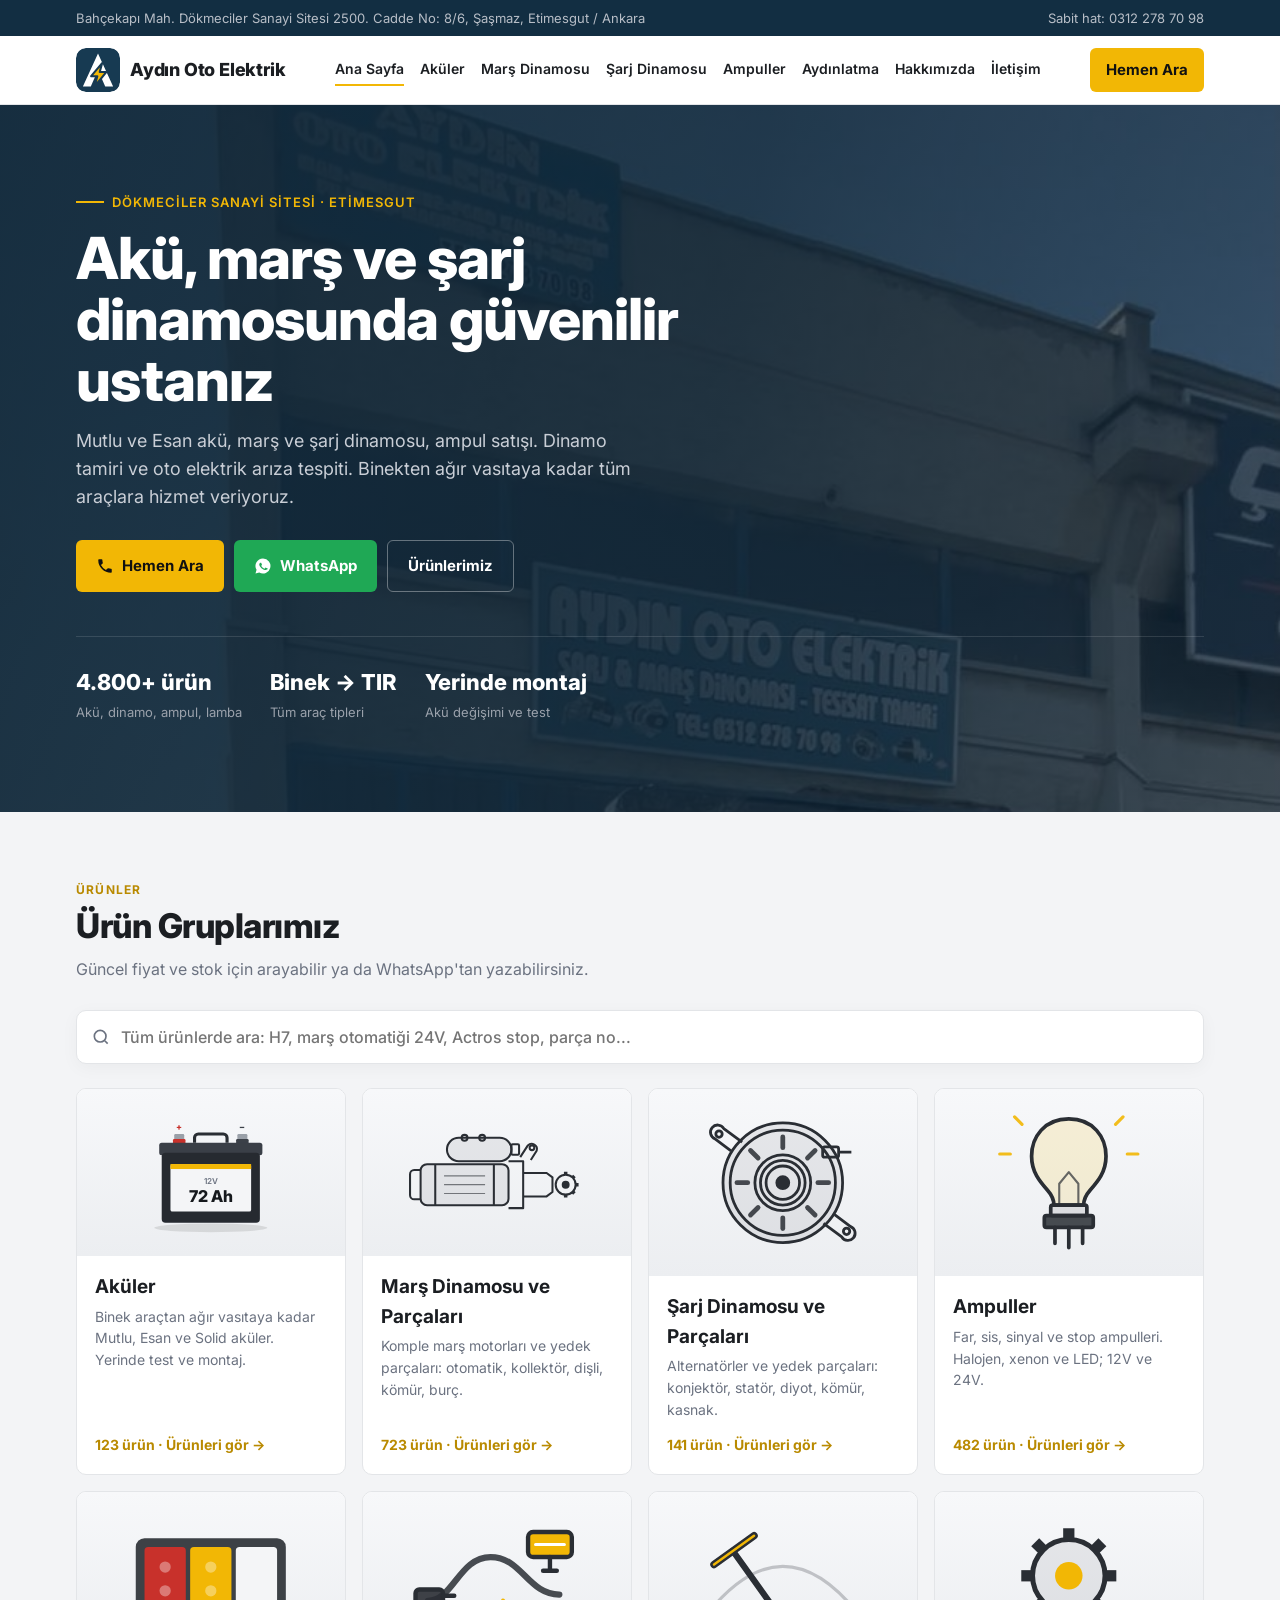
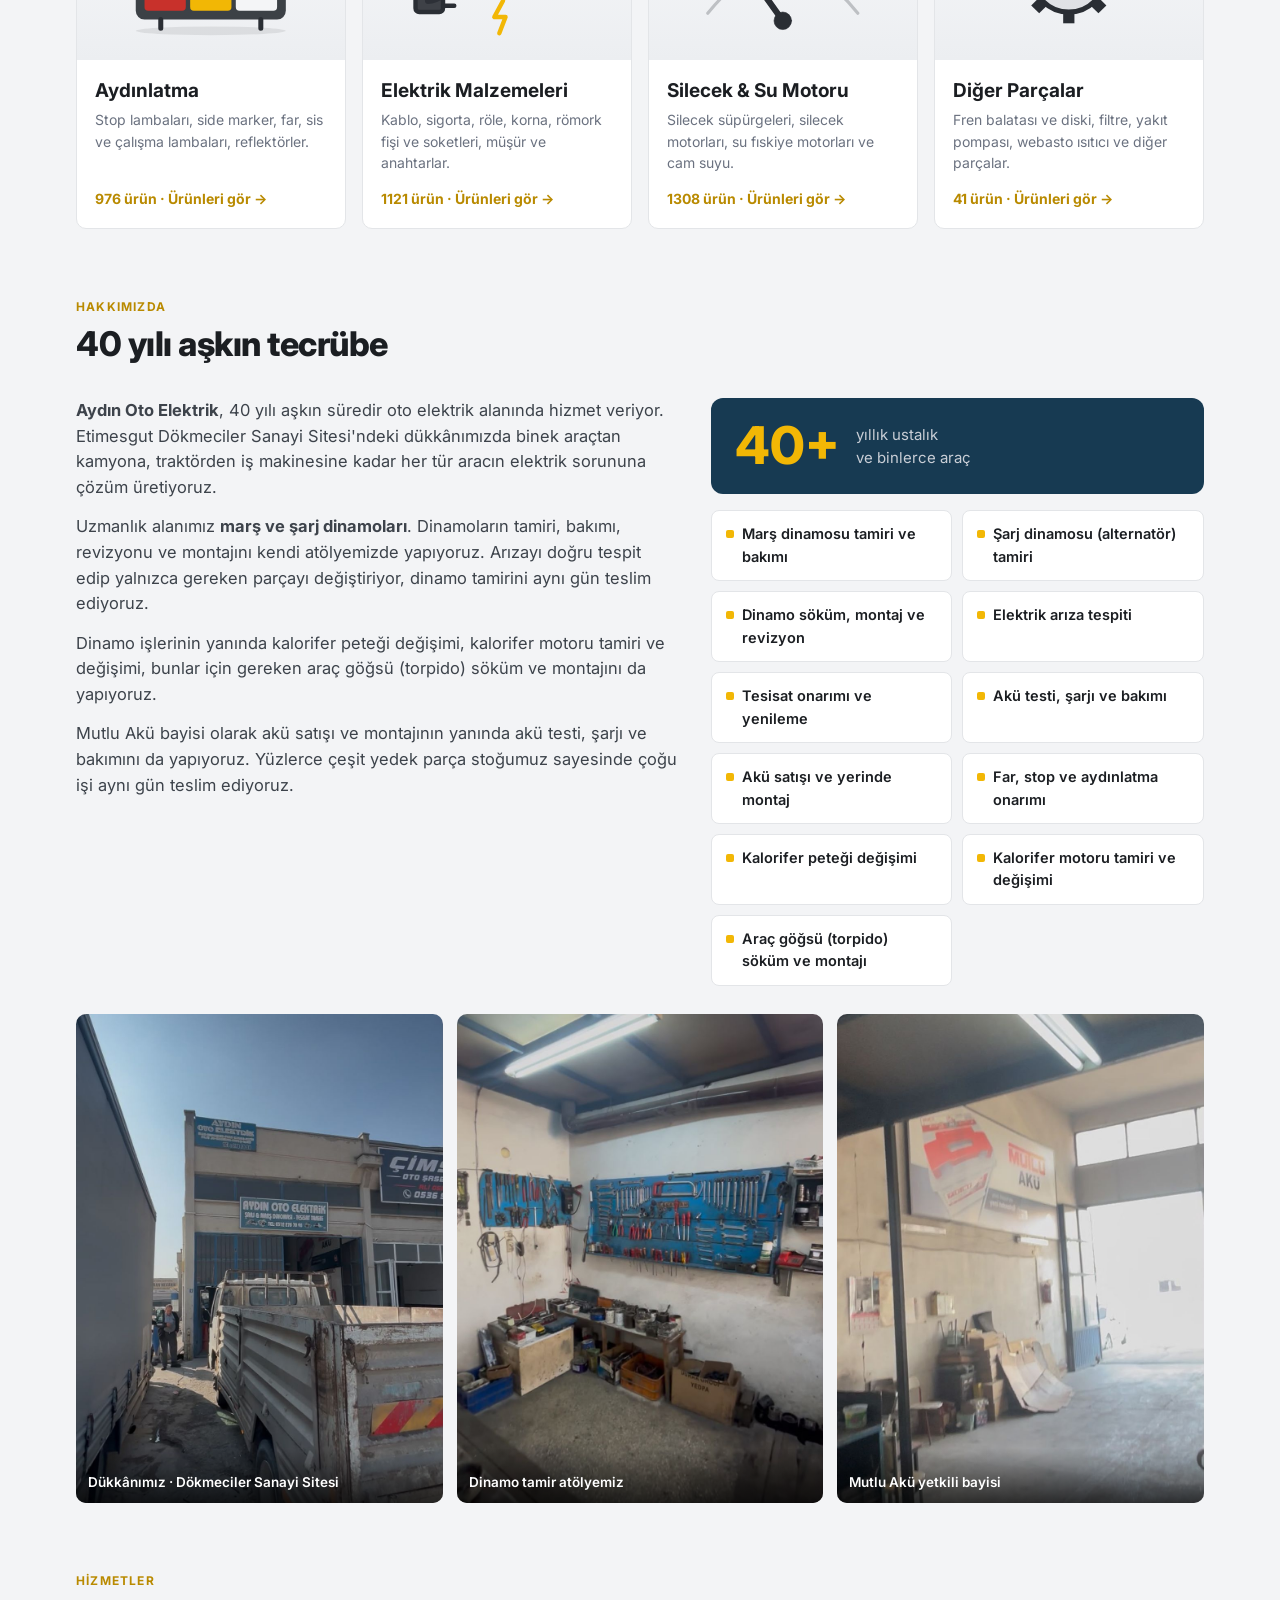
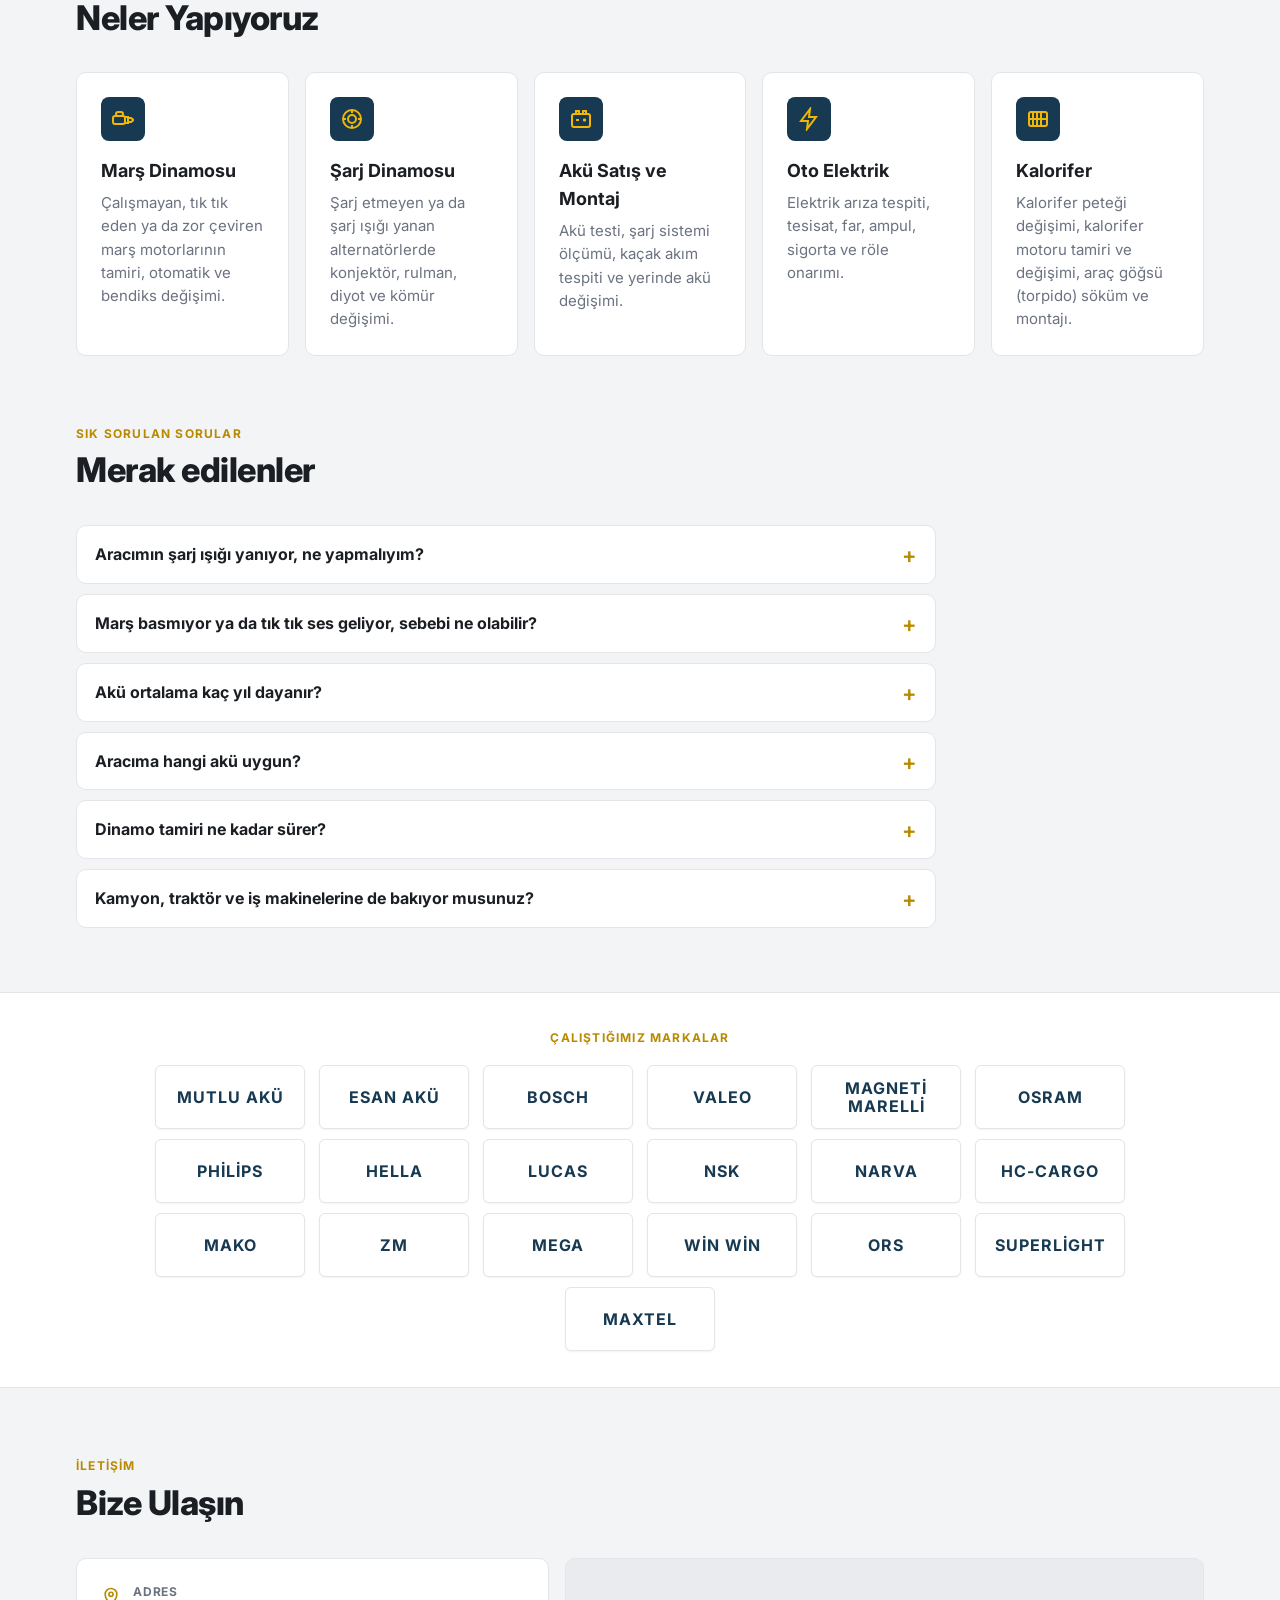
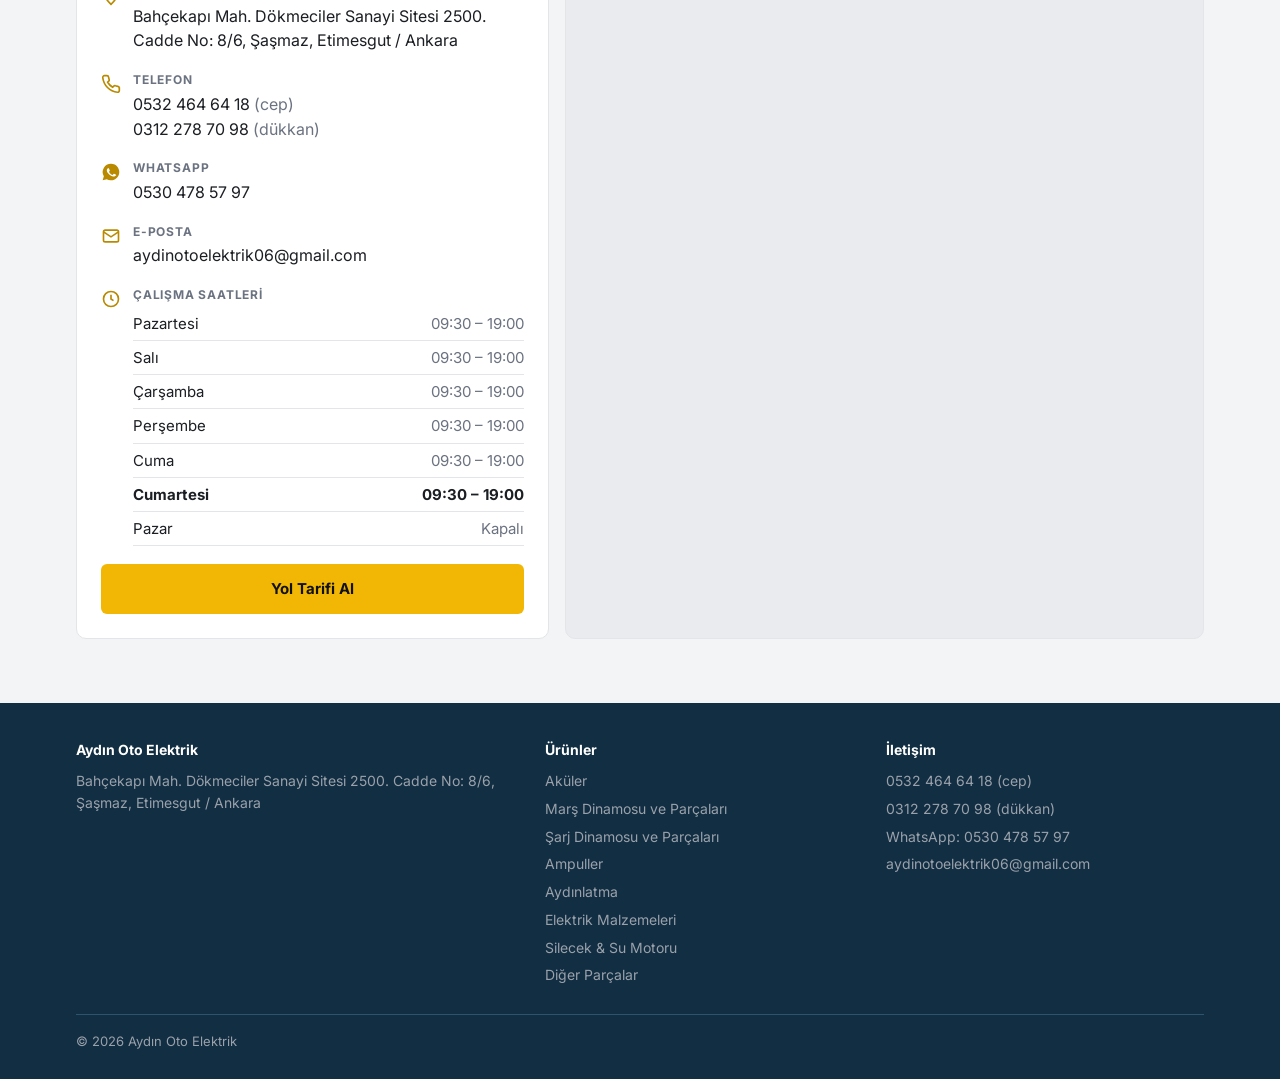
==== index.html @ 05048191 "Marka logoları: Wikimedia logoları, Mutlu için koyu kutu, eşit boyutlu kutular Co-Authored-By: Claud" ====
<!doctype html>
<html lang="tr">
<head>
<meta charset="utf-8">
<meta name="viewport" content="width=device-width, initial-scale=1">
<title>Aydın Oto Elektrik | Akü, Marş ve Şarj Dinamosu – Etimesgut Ankara</title>
<meta name="description" content="Aydın Oto Elektrik — Dökmeciler Sanayi Sitesi, Şaşmaz / Etimesgut / Ankara. Mutlu ve Esan akü, marş dinamosu, şarj dinamosu, ampul satışı ve oto elektrik tamiri. Tel: 0312 278 70 98">
<link rel="icon" href="favicon.svg?v=202610201640" type="image/svg+xml">
<link rel="canonical" href="https://ahmetefekoc61-bit.github.io/aydin-oto-elektrik/">
<meta name="theme-color" content="#173a52">
<meta property="og:type" content="website">
<meta property="og:locale" content="tr_TR">
<meta property="og:site_name" content="Aydın Oto Elektrik">
<meta property="og:title" content="Aydın Oto Elektrik | Akü, Marş ve Şarj Dinamosu – Etimesgut Ankara">
<meta property="og:description" content="Aydın Oto Elektrik — Dökmeciler Sanayi Sitesi, Şaşmaz / Etimesgut / Ankara. Mutlu ve Esan akü, marş dinamosu, şarj dinamosu, ampul satışı ve oto elektrik tamiri. Tel: 0312 278 70 98">
<meta property="og:url" content="https://ahmetefekoc61-bit.github.io/aydin-oto-elektrik/">
<meta property="og:image" content="https://ahmetefekoc61-bit.github.io/aydin-oto-elektrik/img/paylasim.jpg">
<link rel="preconnect" href="https://fonts.googleapis.com">
<link href="https://fonts.googleapis.com/css2?family=Inter:wght@400;500;600;700;800&display=swap" rel="stylesheet">
<link rel="stylesheet" href="ortak.css?v=202610201640">
<script type="application/ld+json">{"@context": "https://schema.org", "@type": "AutoRepair", "name": "Aydın Oto Elektrik", "image": "https://ahmetefekoc61-bit.github.io/aydin-oto-elektrik/img/dukkan.jpg", "url": "https://ahmetefekoc61-bit.github.io/aydin-oto-elektrik/", "telephone": "+903122787098", "email": "aydinotoelektrik06@gmail.com", "address": {"@type": "PostalAddress", "streetAddress": "Bahçekapı Mah. Dökmeciler Sanayi Sitesi 2500. Cadde No: 8/6, Şaşmaz", "addressLocality": "Etimesgut", "addressRegion": "Ankara", "addressCountry": "TR"}, "geo": {"@type": "GeoCoordinates", "latitude": 39.942039, "longitude": 32.715594}, "openingHoursSpecification": [{"@type": "OpeningHoursSpecification", "dayOfWeek": ["Monday", "Tuesday", "Wednesday", "Thursday", "Friday", "Saturday"], "opens": "09:30", "closes": "19:00"}], "description": "40 yılı aşkın tecrübeyle marş ve şarj dinamosu tamiri (aynı gün teslim), akü satışı ve montajı, oto elektrik arıza tespiti, tesisat onarımı, kalorifer peteği ve kalorifer motoru değişimi.", "areaServed": ["Etimesgut", "Şaşmaz", "Ankara"]}</script>
<script type="application/ld+json">{"@context": "https://schema.org", "@type": "FAQPage", "mainEntity": [{"@type": "Question", "name": "Aracımın şarj ışığı yanıyor, ne yapmalıyım?", "acceptedAnswer": {"@type": "Answer", "text": "Şarj ışığı genellikle şarj dinamosu (alternatör), konjektör ya da kayış kaynaklı bir arızayı gösterir. Akü bir süre aracı idare eder ama kısa sürede boşalır. En kısa zamanda dükkânımıza getirin, şarj sistemini ölçüp arızayı aynı gün tespit edelim."}}, {"@type": "Question", "name": "Marş basmıyor ya da tık tık ses geliyor, sebebi ne olabilir?", "acceptedAnswer": {"@type": "Answer", "text": "En sık sebepler zayıf akü, gevşek ya da oksitlenmiş kutup başı, marş otomatiği veya marş kömürlerinin aşınmasıdır. Önce aküyü test ediyor, ardından marş dinamosunu söküp kontrol ediyoruz; çoğu zaman tamirle çözülür, komple değişim gerekmez."}}, {"@type": "Question", "name": "Akü ortalama kaç yıl dayanır?", "acceptedAnswer": {"@type": "Answer", "text": "Kullanıma ve iklime bağlı olarak binek araçlarda genellikle 3–5 yıl. Sık kısa mesafe sürüş, uzun süre park ve şarj sistemindeki arızalar ömrü kısaltır. Akünüzü dükkânımızda test edip durumunu söyleyebiliriz."}}, {"@type": "Question", "name": "Aracıma hangi akü uygun?", "acceptedAnswer": {"@type": "Answer", "text": "Doğru akü; aracın motoruna, Start-Stop olup olmamasına, kutu ölçüsüne ve kutup yönüne göre seçilir. Ruhsat bilgisi ya da mevcut akünün etiketiyle bize yazın, uygun Mutlu aküyü söyleyelim ve montajını yapalım."}}, {"@type": "Question", "name": "Dinamo tamiri ne kadar sürer?", "acceptedAnswer": {"@type": "Answer", "text": "Marş ve şarj dinamosu tamirini aynı gün teslim ediyoruz. Geniş yedek parça stoğumuz sayesinde aracınız beklemeden yola çıkar."}}, {"@type": "Question", "name": "Kamyon, traktör ve iş makinelerine de bakıyor musunuz?", "acceptedAnswer": {"@type": "Answer", "text": "Evet. 12V ve 24V sistemlerde binek araçtan kamyon, otobüs, traktör ve iş makinesine kadar her tür aracın marş, şarj ve elektrik tesisatı işini yapıyoruz."}}]}</script>
</head>
<body>
<div id="ust"></div>

<!-- ===================== GİRİŞ ===================== -->
<section class="hero" style="padding:0">
  <svg class="hero-art" viewBox="0 0 400 400" fill="none" stroke="#fff" stroke-width="4" aria-hidden="true">
    <circle cx="200" cy="200" r="150"/><circle cx="200" cy="200" r="132"/>
    <g stroke-width="9" stroke-linecap="round">
      <line x1="200" y1="85" x2="200" y2="115"/><line x1="200" y1="285" x2="200" y2="315"/>
      <line x1="85" y1="200" x2="115" y2="200"/><line x1="285" y1="200" x2="315" y2="200"/>
      <line x1="119" y1="119" x2="140" y2="140"/><line x1="260" y1="260" x2="281" y2="281"/>
      <line x1="281" y1="119" x2="260" y2="140"/><line x1="140" y1="260" x2="119" y2="281"/>
    </g>
    <circle cx="200" cy="200" r="70"/><circle cx="200" cy="200" r="56"/><circle cx="200" cy="200" r="42"/>
    <circle cx="200" cy="200" r="14" fill="#fff"/>
    <path d="M70 120 l-40 -30 a18 18 0 1 1 22 -26 l46 34"/><path d="M330 280 l40 30 a18 18 0 1 1 -22 26 l-46 -34"/>
  </svg>
  <div class="wrap">
    <span class="eyebrow">Dökmeciler Sanayi Sitesi · Etimesgut</span>
    <h1>Akü, marş ve şarj dinamosunda güvenilir ustanız</h1>
    <p>Mutlu ve Esan akü, marş ve şarj dinamosu, ampul satışı. Dinamo tamiri ve oto elektrik arıza tespiti. Binekten ağır vasıtaya kadar tüm araçlara hizmet veriyoruz.</p>
    <div class="btns">
      <a class="btn btn-y" data-href="tel"><svg viewBox="0 0 24 24" fill="currentColor"><path d="M6.6 10.8a15.1 15.1 0 0 0 6.6 6.6l2.2-2.2a1 1 0 0 1 1-.25 11.4 11.4 0 0 0 3.6.57 1 1 0 0 1 1 1V20a1 1 0 0 1-1 1A17 17 0 0 1 3 4a1 1 0 0 1 1-1h3.5a1 1 0 0 1 1 1c0 1.25.2 2.45.57 3.57a1 1 0 0 1-.25 1z"/></svg>Hemen Ara</a>
      <a class="btn btn-g" data-href="wa" target="_blank" rel="noopener"><svg viewBox="0 0 24 24" fill="currentColor"><path d="M12 2a10 10 0 0 0-8.6 15.1L2 22l5-1.3A10 10 0 1 0 12 2zm5.4 14.2c-.2.6-1.3 1.2-1.8 1.2-.5.1-1 .1-3.2-.7a11.3 11.3 0 0 1-4.4-3.9 5 5 0 0 1-1-2.7 3 3 0 0 1 .9-2.2 1 1 0 0 1 .7-.3h.5c.2 0 .4 0 .6.5l.8 2c.1.2.1.3 0 .5l-.3.5-.4.4c-.1.1-.3.3-.1.6a8.5 8.5 0 0 0 1.6 2 7.7 7.7 0 0 0 2.3 1.4c.3.1.5.1.6-.1l.9-1.1c.2-.3.4-.2.6-.1l1.9.9c.3.1.5.2.5.3a2.4 2.4 0 0 1-.1 1.3z"/></svg>WhatsApp</a>
      <a class="btn btn-o" href="#urunler">Ürünlerimiz</a>
    </div>
    <div class="stats">
      <div><b>4.800+ ürün</b><span>Akü, dinamo, ampul, lamba</span></div>
      <div><b>Binek → TIR</b><span>Tüm araç tipleri</span></div>
      <div><b>Yerinde montaj</b><span>Akü değişimi ve test</span></div>
    </div>
  </div>
</section>

<!-- ===================== ÜRÜN KATEGORİLERİ ===================== -->
<section id="urunler">
  <div class="wrap">
    <div class="sec-head"><div><span class="kicker">Ürünler</span><h2>Ürün Gruplarımız</h2><p>Güncel fiyat ve stok için arayabilir ya da WhatsApp'tan yazabilirsiniz.</p></div></div>
    <label class="genel-ara">
      <svg viewBox="0 0 24 24" fill="none" stroke="currentColor" stroke-width="2"><circle cx="11" cy="11" r="7"/><path d="M20 20l-3.5-3.5"/></svg>
      <input id="genelArama" type="search" placeholder="Tüm ürünlerde ara: H7, marş otomatiği 24V, Actros stop, parça no...">
    </label>
    <div id="aramaSonuc" hidden>
      <p class="count" id="count" style="margin-bottom:14px"></p>
      <div class="products" id="products"></div>
    </div>
    <div class="cats" id="cats"></div>
  </div>
</section>

<!-- ===================== HİZMETLER ===================== -->
<section id="hakkimizda" style="padding-top:0">
  <div class="wrap">
    <div class="sec-head"><div><span class="kicker">Hakkımızda</span><h2>40 yılı aşkın tecrübe</h2></div></div>
    <div class="about">
      <div>
        <p><b>Aydın Oto Elektrik</b>, 40 yılı aşkın süredir oto elektrik alanında hizmet veriyor. Etimesgut Dökmeciler Sanayi Sitesi'ndeki dükkânımızda binek araçtan kamyona, traktörden iş makinesine kadar her tür aracın elektrik sorununa çözüm üretiyoruz.</p>
        <p>Uzmanlık alanımız <b>marş ve şarj dinamoları</b>. Dinamoların tamiri, bakımı, revizyonu ve montajını kendi atölyemizde yapıyoruz. Arızayı doğru tespit edip yalnızca gereken parçayı değiştiriyor, dinamo tamirini aynı gün teslim ediyoruz.</p>
        <p>Dinamo işlerinin yanında kalorifer peteği değişimi, kalorifer motoru tamiri ve değişimi, bunlar için gereken araç göğsü (torpido) söküm ve montajını da yapıyoruz.</p>
        <p>Mutlu Akü bayisi olarak akü satışı ve montajının yanında akü testi, şarjı ve bakımını da yapıyoruz. Yüzlerce çeşit yedek parça stoğumuz sayesinde çoğu işi aynı gün teslim ediyoruz.</p>
      </div>
      <div>
        <div class="yil"><b>40+</b><span>yıllık ustalık<br>ve binlerce araç</span></div>
        <ul>
          <li>Marş dinamosu tamiri ve bakımı</li>
          <li>Şarj dinamosu (alternatör) tamiri</li>
          <li>Dinamo söküm, montaj ve revizyon</li>
          <li>Elektrik arıza tespiti</li>
          <li>Tesisat onarımı ve yenileme</li>
          <li>Akü testi, şarjı ve bakımı</li>
          <li>Akü satışı ve yerinde montaj</li>
          <li>Far, stop ve aydınlatma onarımı</li>
          <li>Kalorifer peteği değişimi</li>
          <li>Kalorifer motoru tamiri ve değişimi</li>
          <li>Araç göğsü (torpido) söküm ve montajı</li>
        </ul>
      </div>
    </div>
    <div class="galeri">
      <figure><img src="img/dukkan-sokak.jpg" alt="Aydın Oto Elektrik dükkânı, Dökmeciler Sanayi Sitesi" loading="lazy"><figcaption>Dükkânımız · Dökmeciler Sanayi Sitesi</figcaption></figure>
      <figure><img src="img/atolye.jpg" alt="Aydın Oto Elektrik dinamo tamir atölyesi" loading="lazy"><figcaption>Dinamo tamir atölyemiz</figcaption></figure>
      <figure><img src="img/dukkan-ic.jpg" alt="Aydın Oto Elektrik dükkân içi, Mutlu Akü bayisi" loading="lazy"><figcaption>Mutlu Akü yetkili bayisi</figcaption></figure>
    </div>
  </div>
</section>

<section id="hizmetler" style="padding-top:0">
  <div class="wrap">
    <div class="sec-head"><div><span class="kicker">Hizmetler</span><h2>Neler Yapıyoruz</h2></div></div>
    <div class="services">
      <div class="s"><div class="ic"><svg viewBox="0 0 24 24" fill="none" stroke="currentColor" stroke-width="2"><rect x="2" y="9" width="12" height="8" rx="2"/><path d="M14 10h3v6h-3M17 11h3l2 1.5v1L20 15h-3"/><rect x="5" y="5" width="7" height="4" rx="2"/></svg></div><h3>Marş Dinamosu</h3><p>Çalışmayan, tık tık eden ya da zor çeviren marş motorlarının tamiri, otomatik ve bendiks değişimi.</p></div>
      <div class="s"><div class="ic"><svg viewBox="0 0 24 24" fill="none" stroke="currentColor" stroke-width="2"><circle cx="12" cy="12" r="9"/><circle cx="12" cy="12" r="4"/><path d="M12 3v3M12 18v3M3 12h3M18 12h3"/></svg></div><h3>Şarj Dinamosu</h3><p>Şarj etmeyen ya da şarj ışığı yanan alternatörlerde konjektör, rulman, diyot ve kömür değişimi.</p></div>
      <div class="s"><div class="ic"><svg viewBox="0 0 24 24" fill="none" stroke="currentColor" stroke-width="2"><rect x="3" y="7" width="18" height="13" rx="2"/><path d="M7 7V4h3v3M14 7V4h3v3M7 13h3M15.5 11.5v3M14 13h3"/></svg></div><h3>Akü Satış ve Montaj</h3><p>Akü testi, şarj sistemi ölçümü, kaçak akım tespiti ve yerinde akü değişimi.</p></div>
      <div class="s"><div class="ic"><svg viewBox="0 0 24 24" fill="none" stroke="currentColor" stroke-width="2"><path d="M13 2L4 14h7l-1 8 9-12h-7z"/></svg></div><h3>Oto Elektrik</h3><p>Elektrik arıza tespiti, tesisat, far, ampul, sigorta ve röle onarımı.</p></div>
      <div class="s"><div class="ic"><svg viewBox="0 0 24 24" fill="none" stroke="currentColor" stroke-width="2"><rect x="3" y="5" width="18" height="14" rx="2"/><path d="M7 5v14M11 5v14M15 5v14M3 12h18"/></svg></div><h3>Kalorifer</h3><p>Kalorifer peteği değişimi, kalorifer motoru tamiri ve değişimi, araç göğsü (torpido) söküm ve montajı.</p></div>
    </div>
  </div>
</section>

<!-- ===================== SSS ===================== -->
<section id="sss" style="padding-top:0">
  <div class="wrap">
    <div class="sec-head"><div><span class="kicker">Sık sorulan sorular</span><h2>Merak edilenler</h2></div></div>
    <div class="sss">
      <details><summary>Aracımın şarj ışığı yanıyor, ne yapmalıyım?</summary><p>Şarj ışığı genellikle şarj dinamosu (alternatör), konjektör ya da kayış kaynaklı bir arızayı gösterir. Akü bir süre aracı idare eder ama kısa sürede boşalır. En kısa zamanda dükkânımıza getirin, şarj sistemini ölçüp arızayı aynı gün tespit edelim.</p></details>
      <details><summary>Marş basmıyor ya da tık tık ses geliyor, sebebi ne olabilir?</summary><p>En sık sebepler zayıf akü, gevşek ya da oksitlenmiş kutup başı, marş otomatiği veya marş kömürlerinin aşınmasıdır. Önce aküyü test ediyor, ardından marş dinamosunu söküp kontrol ediyoruz; çoğu zaman tamirle çözülür, komple değişim gerekmez.</p></details>
      <details><summary>Akü ortalama kaç yıl dayanır?</summary><p>Kullanıma ve iklime bağlı olarak binek araçlarda genellikle 3–5 yıl. Sık kısa mesafe sürüş, uzun süre park ve şarj sistemindeki arızalar ömrü kısaltır. Akünüzü dükkânımızda test edip durumunu söyleyebiliriz.</p></details>
      <details><summary>Aracıma hangi akü uygun?</summary><p>Doğru akü; aracın motoruna, Start-Stop olup olmamasına, kutu ölçüsüne ve kutup yönüne göre seçilir. Ruhsat bilgisi ya da mevcut akünün etiketiyle bize yazın, uygun Mutlu aküyü söyleyelim ve montajını yapalım.</p></details>
      <details><summary>Dinamo tamiri ne kadar sürer?</summary><p>Marş ve şarj dinamosu tamirini aynı gün teslim ediyoruz. Geniş yedek parça stoğumuz sayesinde aracınız beklemeden yola çıkar.</p></details>
      <details><summary>Kamyon, traktör ve iş makinelerine de bakıyor musunuz?</summary><p>Evet. 12V ve 24V sistemlerde binek araçtan kamyon, otobüs, traktör ve iş makinesine kadar her tür aracın marş, şarj ve elektrik tesisatı işini yapıyoruz.</p></details>
    </div>
  </div>
</section>

<!-- ===================== MARKALAR ===================== -->
<div class="brands-sec">
  <div class="wrap">
    <span class="kicker">Çalıştığımız Markalar</span>
    <div class="brands" id="brands"></div>
  </div>
</div>

<!-- ===================== İLETİŞİM ===================== -->
<section id="iletisim">
  <div class="wrap">
    <div class="sec-head"><div><span class="kicker">İletişim</span><h2>Bize Ulaşın</h2></div></div>
    <div class="info">
      <div class="box">
        <div class="row"><svg viewBox="0 0 24 24" fill="none" stroke="currentColor" stroke-width="2"><path d="M12 22s7-6.2 7-12a7 7 0 0 0-14 0c0 5.8 7 12 7 12z"/><circle cx="12" cy="10" r="2.5"/></svg>
          <div><b>Adres</b><span data-f="address"></span></div></div>
        <div class="row"><svg viewBox="0 0 24 24" fill="none" stroke="currentColor" stroke-width="2"><path d="M22 16.9v3a2 2 0 0 1-2.2 2A19.8 19.8 0 0 1 2.1 4.2 2 2 0 0 1 4.1 2h3a2 2 0 0 1 2 1.7c.1 1 .4 1.9.7 2.8a2 2 0 0 1-.5 2.1L8 9.9a16 16 0 0 0 6 6l1.3-1.3a2 2 0 0 1 2.1-.4c.9.3 1.8.6 2.8.7a2 2 0 0 1 1.7 2z"/></svg>
          <div><b>Telefon</b><a data-href="tel" data-f="phone"></a> <span style="color:var(--muted)">(cep)</span><br><a data-href="land" data-f="landline"></a> <span style="color:var(--muted)">(dükkan)</span></div></div>
        <div class="row"><svg viewBox="0 0 24 24" fill="currentColor"><path d="M12 2a10 10 0 0 0-8.6 15.1L2 22l5-1.3A10 10 0 1 0 12 2zm5.4 14.2c-.2.6-1.3 1.2-1.8 1.2-.5.1-1 .1-3.2-.7a11.3 11.3 0 0 1-4.4-3.9 5 5 0 0 1-1-2.7 3 3 0 0 1 .9-2.2 1 1 0 0 1 .7-.3h.5c.2 0 .4 0 .6.5l.8 2c.1.2.1.3 0 .5l-.3.5-.4.4c-.1.1-.3.3-.1.6a8.5 8.5 0 0 0 1.6 2 7.7 7.7 0 0 0 2.3 1.4c.3.1.5.1.6-.1l.9-1.1c.2-.3.4-.2.6-.1l1.9.9c.3.1.5.2.5.3a2.4 2.4 0 0 1-.1 1.3z"/></svg>
          <div><b>WhatsApp</b><a data-href="wa" data-f="wa" target="_blank" rel="noopener"></a></div></div>
        <div class="row"><svg viewBox="0 0 24 24" fill="none" stroke="currentColor" stroke-width="2"><rect x="3" y="5" width="18" height="14" rx="2"/><path d="M3 7l9 6 9-6"/></svg>
          <div><b>E-posta</b><a data-href="mail" data-f="email"></a></div></div>
        <div class="row"><svg viewBox="0 0 24 24" fill="none" stroke="currentColor" stroke-width="2"><circle cx="12" cy="12" r="9"/><path d="M12 7v5l3 2"/></svg>
          <div style="flex:1"><b>Çalışma Saatleri</b><table class="hours" id="hours"></table></div></div>
        <a class="btn btn-y" data-href="dir" target="_blank" rel="noopener">Yol Tarifi Al</a>
      </div>
      <div class="map"><iframe id="map" loading="lazy" referrerpolicy="no-referrer-when-downgrade" title="Konum"></iframe></div>
    </div>
  </div>
</section>

<div id="alt"></div>

<script src="kategoriler.js?v=202610201640"></script>
<script src="urunler.js?v=202610201640"></script>
<script src="ortak.js?v=202610201640"></script>
<script>anaSayfa();</script>
</body>
</html>
---- ortak.css ----
/* Aydın Oto Elektrik — tüm sayfaların ortak stili */
:root{
  --ink:#173a52; --body:#f3f4f6; --card:#fff; --line:#e3e5e8;
  --text:#1b1e22; --muted:#6b7280; --accent:#f2b705; --accent-d:#b98a00;
  --red:#c8312b; --green:#1fa855;
}
*{box-sizing:border-box;margin:0;padding:0}
html{scroll-behavior:smooth}
body{background:var(--body);color:var(--text);font-family:Inter,system-ui,sans-serif;line-height:1.55;overflow-x:hidden}
a{color:inherit;text-decoration:none}
img{max-width:100%;display:block}
.wrap{max-width:1160px;margin:0 auto;padding:0 16px}

/* Üst şerit + menü */
.topbar{background:var(--ink);color:#b8bec7;font-size:13px}
.topbar .wrap{display:flex;justify-content:space-between;gap:12px;height:36px;align-items:center}
.topbar span{white-space:nowrap;overflow:hidden;text-overflow:ellipsis}
@media (max-width:700px){.topbar .addr{display:none}}
header{background:#fff;border-bottom:1px solid var(--line);position:sticky;top:0;z-index:10}
.hrow{display:flex;align-items:center;justify-content:space-between;height:68px;gap:16px}
.brand{display:flex;align-items:center;gap:10px;min-width:0}
.brand-mark{width:40px;height:40px;border-radius:8px;background:var(--ink);display:grid;place-items:center;flex:none}
.brand-mark svg{width:22px;height:22px}
.brand b{display:block;font-weight:800;font-size:18px;letter-spacing:-.2px;line-height:1.1}
.brand small{color:var(--muted);font-size:12px;font-weight:500}
nav.main{display:flex;gap:18px;font-weight:600;font-size:14.5px}
nav.main a{padding:4px 0;border-bottom:2px solid transparent;white-space:nowrap}
nav.main a:hover{color:var(--accent-d)}
nav.main a.on{border-bottom-color:var(--accent)}
.call{background:var(--accent);color:#111;font-weight:700;padding:10px 16px;border-radius:6px;white-space:nowrap;font-size:15px}
nav.mobile{display:none}
@media (max-width:1100px){
  .hrow{height:60px}
  header .hrow nav.main{display:none}
  nav.mobile{display:flex}
}
nav.mobile{gap:6px;overflow-x:auto;padding:0 16px 10px;scrollbar-width:none}
nav.mobile::-webkit-scrollbar{display:none}
nav.mobile a{flex:none;border:1px solid var(--line);border-radius:999px;padding:6px 12px;font-size:14px;font-weight:600;background:#fff}
nav.mobile a.on{background:var(--ink);color:#fff;border-color:var(--ink)}

/* Butonlar */
.btns{display:flex;flex-wrap:wrap;gap:10px;margin-top:30px}
.btn{display:inline-flex;align-items:center;justify-content:center;gap:8px;padding:13px 20px;border-radius:6px;font-weight:700;font-size:15px;border:0;cursor:pointer;font-family:inherit}
.btn svg{width:18px;height:18px;flex:none}
.btn-y{background:var(--accent);color:#111}
.btn-g{background:var(--green);color:#fff}
.btn-o{background:transparent;color:#fff;border:1px solid rgba(255,255,255,.35)}

/* Ana sayfa hero */
.hero{position:relative;background:
    linear-gradient(100deg,rgba(15,38,55,.94) 0%,rgba(15,38,55,.82) 55%,rgba(15,38,55,.55) 100%),
    url("img/dukkan.jpg") center/cover, var(--ink);
  color:#fff;overflow:hidden}
.hero .wrap{position:relative;z-index:1;padding:80px 16px 88px}
.hero-art{position:absolute;right:-60px;top:50%;transform:translateY(-50%);width:min(52vw,520px);opacity:.09;pointer-events:none}
.eyebrow{display:inline-flex;align-items:center;gap:8px;font-size:13px;font-weight:600;letter-spacing:1px;text-transform:uppercase;color:var(--accent)}
.eyebrow::before{content:"";width:28px;height:2px;background:var(--accent)}
.hero h1{font-size:clamp(34px,6vw,58px);font-weight:800;line-height:1.05;letter-spacing:-1px;margin:16px 0;max-width:720px}
.hero p{color:#c9ced6;font-size:18px;max-width:560px}
.stats{display:flex;flex-wrap:wrap;gap:28px;margin-top:44px;padding-top:28px;border-top:1px solid rgba(255,255,255,.12)}
.stats b{display:block;font-size:22px;font-weight:800;color:#fff}
.stats span{font-size:13px;color:#9aa1ab}

/* Kategori sayfası başlığı */
.page-head{background:var(--ink);color:#fff;position:relative;overflow:hidden}
.page-head .wrap{position:relative;z-index:1;padding:44px 16px 48px}
.page-head .crumb{font-size:13px;color:#9aa1ab}
.page-head .crumb a:hover{color:#fff}
.page-head h1{font-size:clamp(30px,5vw,44px);font-weight:800;letter-spacing:-.6px;margin:8px 0 6px}
.page-head p{color:#c9ced6;max-width:620px}
.page-head .head-art{position:absolute;right:-30px;top:50%;transform:translateY(-50%);width:min(40vw,340px);opacity:.10;pointer-events:none}

/* Bölümler */
section{padding:64px 0}
.sec-head{display:flex;justify-content:space-between;align-items:flex-end;gap:16px;flex-wrap:wrap;margin-bottom:28px}
.sec-head h2{font-size:clamp(26px,4vw,34px);font-weight:800;letter-spacing:-.5px}
.sec-head p{color:var(--muted);margin-top:4px}
.kicker{font-size:12px;font-weight:700;letter-spacing:1.2px;text-transform:uppercase;color:var(--accent-d)}

/* Kategori kartları (ana sayfa) */
.cats{display:grid;grid-template-columns:repeat(auto-fill,minmax(250px,1fr));gap:16px}
.cat{background:#fff;border:1px solid var(--line);border-radius:10px;overflow:hidden;display:flex;flex-direction:column;transition:box-shadow .2s,transform .2s}
.cat:hover{box-shadow:0 10px 30px rgba(0,0,0,.08);transform:translateY(-2px)}
.cat-img{aspect-ratio:16/10;background:linear-gradient(180deg,#f7f8fa,#eceef1);display:grid;place-items:center}
.cat-img svg{width:70%;max-height:85%}
.cat-body{padding:16px 18px 18px;display:flex;flex-direction:column;gap:4px;flex:1}
.cat-body h3{font-size:19px}
.cat-body p{color:var(--muted);font-size:14px;flex:1}
.cat-body .more{margin-top:10px;font-weight:700;font-size:14px;color:var(--accent-d)}

/* Ürünler */
.toolbar{display:flex;gap:10px;flex-wrap:wrap;align-items:center;justify-content:space-between;margin-bottom:20px}
.filters{display:flex;gap:6px;flex-wrap:wrap}
.filters button{border:1px solid var(--line);background:#fff;padding:8px 14px;border-radius:999px;font:600 14px Inter,sans-serif;cursor:pointer;color:var(--text)}
.filters button.on{background:var(--ink);color:#fff;border-color:var(--ink)}
.filters button small{font-size:12px;color:var(--muted);font-weight:600;margin-left:2px}
.filters button.on small{color:#c9ced6}
.search{border:1px solid var(--line);border-radius:6px;padding:9px 12px;font:500 14px Inter,sans-serif;min-width:220px;background:#fff}
.search:focus{outline:2px solid var(--accent);border-color:var(--accent)}
@media (max-width:520px){.search{width:100%;min-width:0}}
.count{color:var(--muted);font-size:14px}
.products{display:grid;grid-template-columns:repeat(auto-fill,minmax(240px,1fr));gap:16px}
.p{background:var(--card);border:1px solid var(--line);border-radius:10px;overflow:hidden;display:flex;flex-direction:column;transition:box-shadow .2s,transform .2s}
.p:hover{box-shadow:0 10px 30px rgba(0,0,0,.08);transform:translateY(-2px)}
.p-img{aspect-ratio:4/3;background:linear-gradient(180deg,#f7f8fa,#eceef1);display:grid;place-items:center;position:relative}
.p-img img{width:100%;height:100%;object-fit:contain;padding:12px}
.p-img svg{width:80%;max-height:88%}
.badge{position:absolute;top:10px;left:10px;background:#fff;border:1px solid var(--line);font-size:12px;font-weight:700;padding:3px 9px;border-radius:4px}
.badge.out{left:auto;right:10px;background:var(--red);color:#fff;border-color:var(--red)}
.p-body{padding:14px 16px 16px;display:flex;flex-direction:column;gap:6px;flex:1}
.p-brand{font-size:12px;font-weight:700;letter-spacing:.8px;text-transform:uppercase;color:var(--muted)}
.p-title{font-size:15px;font-weight:700;line-height:1.35;display:-webkit-box;-webkit-line-clamp:3;-webkit-box-orient:vertical;overflow:hidden}
.specs{display:flex;flex-wrap:wrap;gap:4px 6px}
.specs span{font-size:12px;background:var(--body);border:1px solid var(--line);border-radius:4px;padding:2px 7px;color:#444a52}
.specs span b{font-weight:600;color:var(--muted)}
.p-use{font-size:14px;color:var(--muted)}
.p-foot{display:flex;align-items:center;justify-content:space-between;gap:8px;margin-top:auto;padding-top:12px;border-top:1px solid var(--line)}
.price{font-weight:800;font-size:18px}
.price.ask{font-size:14px;font-weight:600;color:var(--muted)}
.p-foot a{font-size:13px;font-weight:700;color:var(--green);display:inline-flex;gap:5px;align-items:center;white-space:nowrap}
.p-foot a svg{width:16px;height:16px}
.empty{background:#fff;border:1px dashed var(--line);border-radius:10px;padding:40px 20px;text-align:center;color:var(--muted)}
.empty b{display:block;color:var(--text);font-size:18px;margin-bottom:6px}
.empty .btn{margin-top:16px}

/* Hizmetler */
.services{display:grid;grid-template-columns:repeat(auto-fit,minmax(250px,1fr));gap:16px}
.s{background:#fff;border:1px solid var(--line);border-radius:10px;padding:24px}
.s .ic{width:44px;height:44px;border-radius:8px;background:var(--ink);color:var(--accent);display:grid;place-items:center;margin-bottom:16px}
.s .ic svg{width:24px;height:24px}
.s h3{font-size:18px;margin-bottom:6px}
.s p{color:var(--muted);font-size:15px}

/* Markalar */
.brands-sec{background:#fff;border-top:1px solid var(--line);border-bottom:1px solid var(--line);padding:36px 0}
.brands-sec .kicker{text-align:center;display:block;margin-bottom:18px}
.brands{display:flex;flex-wrap:wrap;justify-content:center;gap:10px 14px}
.brands span{border:1px solid var(--line);border-radius:6px;padding:10px 20px;font-weight:700;font-size:17px;color:#4b5159;letter-spacing:.5px;background:var(--body)}

/* İletişim */
.info{display:grid;grid-template-columns:1fr 1.35fr;gap:16px}
@media (max-width:820px){.info{grid-template-columns:1fr}}
.box{background:#fff;border:1px solid var(--line);border-radius:10px;padding:24px;display:flex;flex-direction:column;gap:18px}
.row{display:flex;gap:12px}
.row svg{width:20px;height:20px;color:var(--accent-d);flex:none;margin-top:3px}
.row b{display:block;font-size:12px;letter-spacing:.8px;text-transform:uppercase;color:var(--muted);margin-bottom:2px}
.row a:hover{text-decoration:underline}
table.hours{width:100%;border-collapse:collapse;font-size:15px}
table.hours td{padding:5px 0;border-bottom:1px solid var(--line)}
table.hours td:last-child{text-align:right;color:var(--muted)}
table.hours tr.today td{font-weight:700;color:var(--text)}
.map{border-radius:10px;overflow:hidden;border:1px solid var(--line);min-height:360px;background:#e9ebee}
.map iframe{width:100%;height:100%;min-height:360px;border:0;display:block}

/* Alt bilgi */
footer{background:var(--ink);color:#9aa1ab;font-size:14px;padding:36px 0 28px}
.fgrid{display:grid;grid-template-columns:1.4fr 1fr 1fr;gap:24px}
@media (max-width:760px){.fgrid{grid-template-columns:1fr}}
footer h4{color:#fff;font-size:14px;margin-bottom:10px}
footer ul{list-style:none;display:flex;flex-direction:column;gap:6px}
footer a:hover{color:#fff}
.fbottom{border-top:1px solid #2c5470;margin-top:28px;padding-top:16px;font-size:13px}

.sticky-cta{position:fixed;left:0;right:0;bottom:0;z-index:20;display:none;gap:8px;padding:10px 16px;background:#fff;border-top:1px solid var(--line);box-shadow:0 -4px 16px rgba(0,0,0,.06)}
.sticky-cta .btn{flex:1;padding:12px 8px}
.sticky-cta .btn-o{color:var(--text);border-color:var(--line)}
@media (max-width:640px){.sticky-cta{display:flex}.call{display:none}footer{padding-bottom:96px}}

/* Daha fazla + genel arama */
.daha{display:flex;justify-content:center;margin-top:24px}
.btn-l{background:#fff;border:1px solid var(--line);color:var(--text)}
.btn-l small{color:var(--muted);font-weight:600;margin-left:4px}
.genel-ara{display:flex;gap:10px;align-items:center;background:#fff;border:1px solid var(--line);border-radius:10px;padding:6px 6px 6px 14px;margin-bottom:24px;box-shadow:0 4px 18px rgba(0,0,0,.04)}
.genel-ara svg{width:20px;height:20px;color:var(--muted);flex:none}
.genel-ara input{flex:1;border:0;outline:0;font:500 16px Inter,sans-serif;padding:10px 0;min-width:0;background:transparent}
.p-img img{background:#fff}
.filters button.tumu-ac{border-style:dashed;color:var(--accent-d)}

/* Marka logoları */
.brands span{display:inline-flex;align-items:center;justify-content:center;width:150px;height:64px;padding:10px 16px;background:#fff;box-shadow:0 1px 2px rgba(23,58,82,.06)}
.brands span.logo img{max-height:38px;max-width:118px;object-fit:contain}
.brands span.logo.koyu{background:var(--ink);border-color:var(--ink)}
.brands span.yazi{font-size:16px;color:var(--ink);text-transform:uppercase;letter-spacing:1px;text-align:center;line-height:1.15}
@media(max-width:560px){.brands span{width:calc(50% - 7px)}}
/* Hakkımızda */
.about{display:grid;grid-template-columns:1.1fr .9fr;gap:32px;align-items:start}
@media (max-width:860px){.about{grid-template-columns:1fr}}
.about p{color:#3d434b;font-size:16.5px;margin-bottom:14px}
.about .yil{display:flex;gap:16px;align-items:center;background:var(--ink);color:#fff;border-radius:12px;padding:22px 24px;margin-bottom:16px}
.about .yil b{font-size:52px;font-weight:800;color:var(--accent);line-height:1}
.about .yil span{font-size:15px;color:#c9ced6}
.about ul{list-style:none;display:grid;grid-template-columns:1fr 1fr;gap:10px}
@media (max-width:520px){.about ul{grid-template-columns:1fr}}
.about li{background:#fff;border:1px solid var(--line);border-radius:8px;padding:12px 14px;font-weight:600;font-size:14.5px;display:flex;gap:8px;align-items:flex-start}
.about li::before{content:"";flex:none;width:8px;height:8px;margin-top:7px;border-radius:2px;background:var(--accent)}
nav.main{gap:16px;font-size:14px}
.brand b{white-space:nowrap}
@media (max-width:1280px){.brand small{display:none}}
section[id]{scroll-margin-top:80px}

/* Galeri */
.galeri{display:grid;grid-template-columns:repeat(3,1fr);gap:14px;margin-top:28px}
@media (max-width:700px){.galeri{grid-template-columns:1fr 1fr}.galeri figure:last-child{display:none}}
.galeri figure{margin:0;border-radius:10px;overflow:hidden;background:#ddd;position:relative;aspect-ratio:3/4}
.galeri img{width:100%;height:100%;object-fit:cover}
.galeri figcaption{position:absolute;left:0;right:0;bottom:0;padding:24px 12px 10px;color:#fff;font-size:13.5px;font-weight:600;background:linear-gradient(transparent,rgba(0,0,0,.7))}
/* SSS */
.sss{display:grid;gap:10px;max-width:860px}
.sss details{background:#fff;border:1px solid var(--line);border-radius:10px;padding:0 18px}
.sss summary{cursor:pointer;list-style:none;padding:16px 28px 16px 0;font-weight:700;position:relative}
.sss summary::-webkit-details-marker{display:none}
.sss summary::after{content:"+";position:absolute;right:0;top:12px;font-size:22px;color:var(--accent-d);font-weight:600}
.sss details[open] summary::after{content:"–"}
.sss details p{color:#3d434b;padding:0 0 16px}
.hero-art{display:none}
.services{grid-template-columns:repeat(auto-fit,minmax(200px,1fr))}
.brand-logo{width:44px;height:44px;flex:none;border-radius:10px}
footer{background:#122e42}.topbar{background:#122e42}
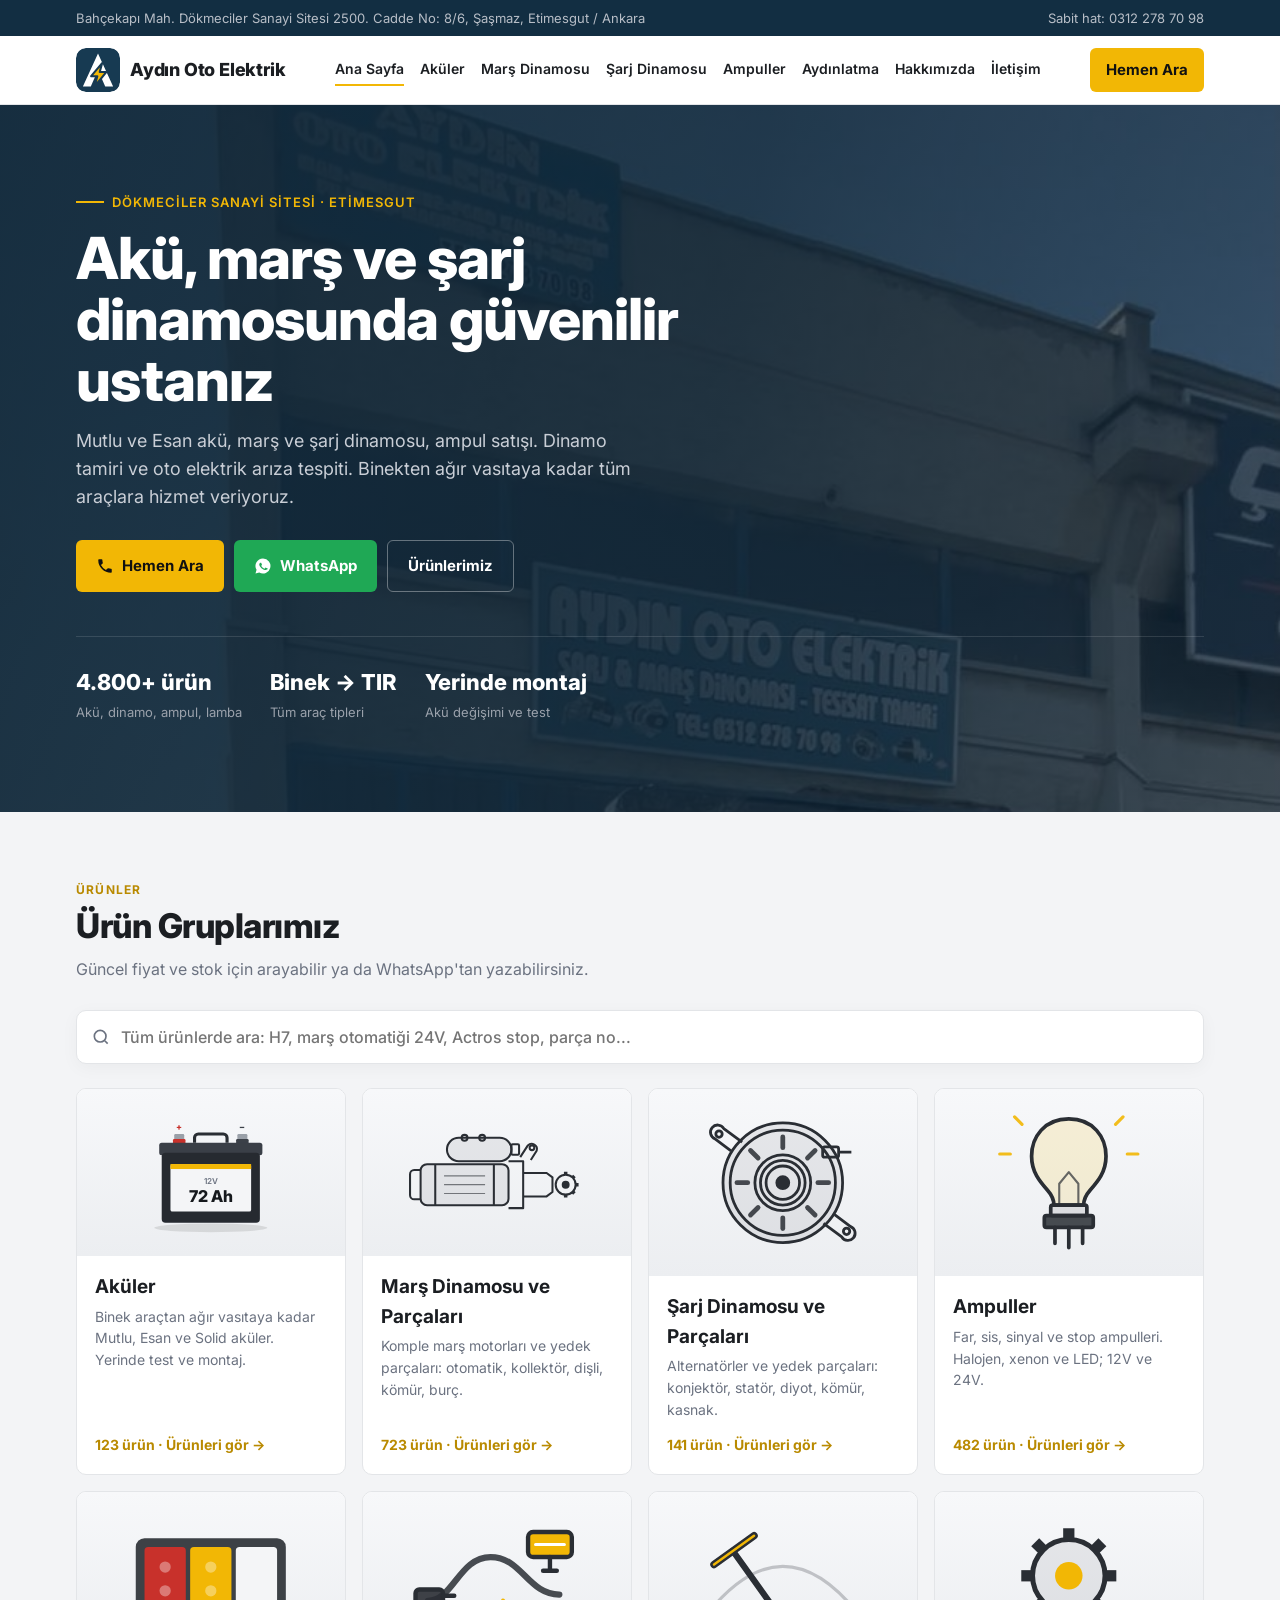
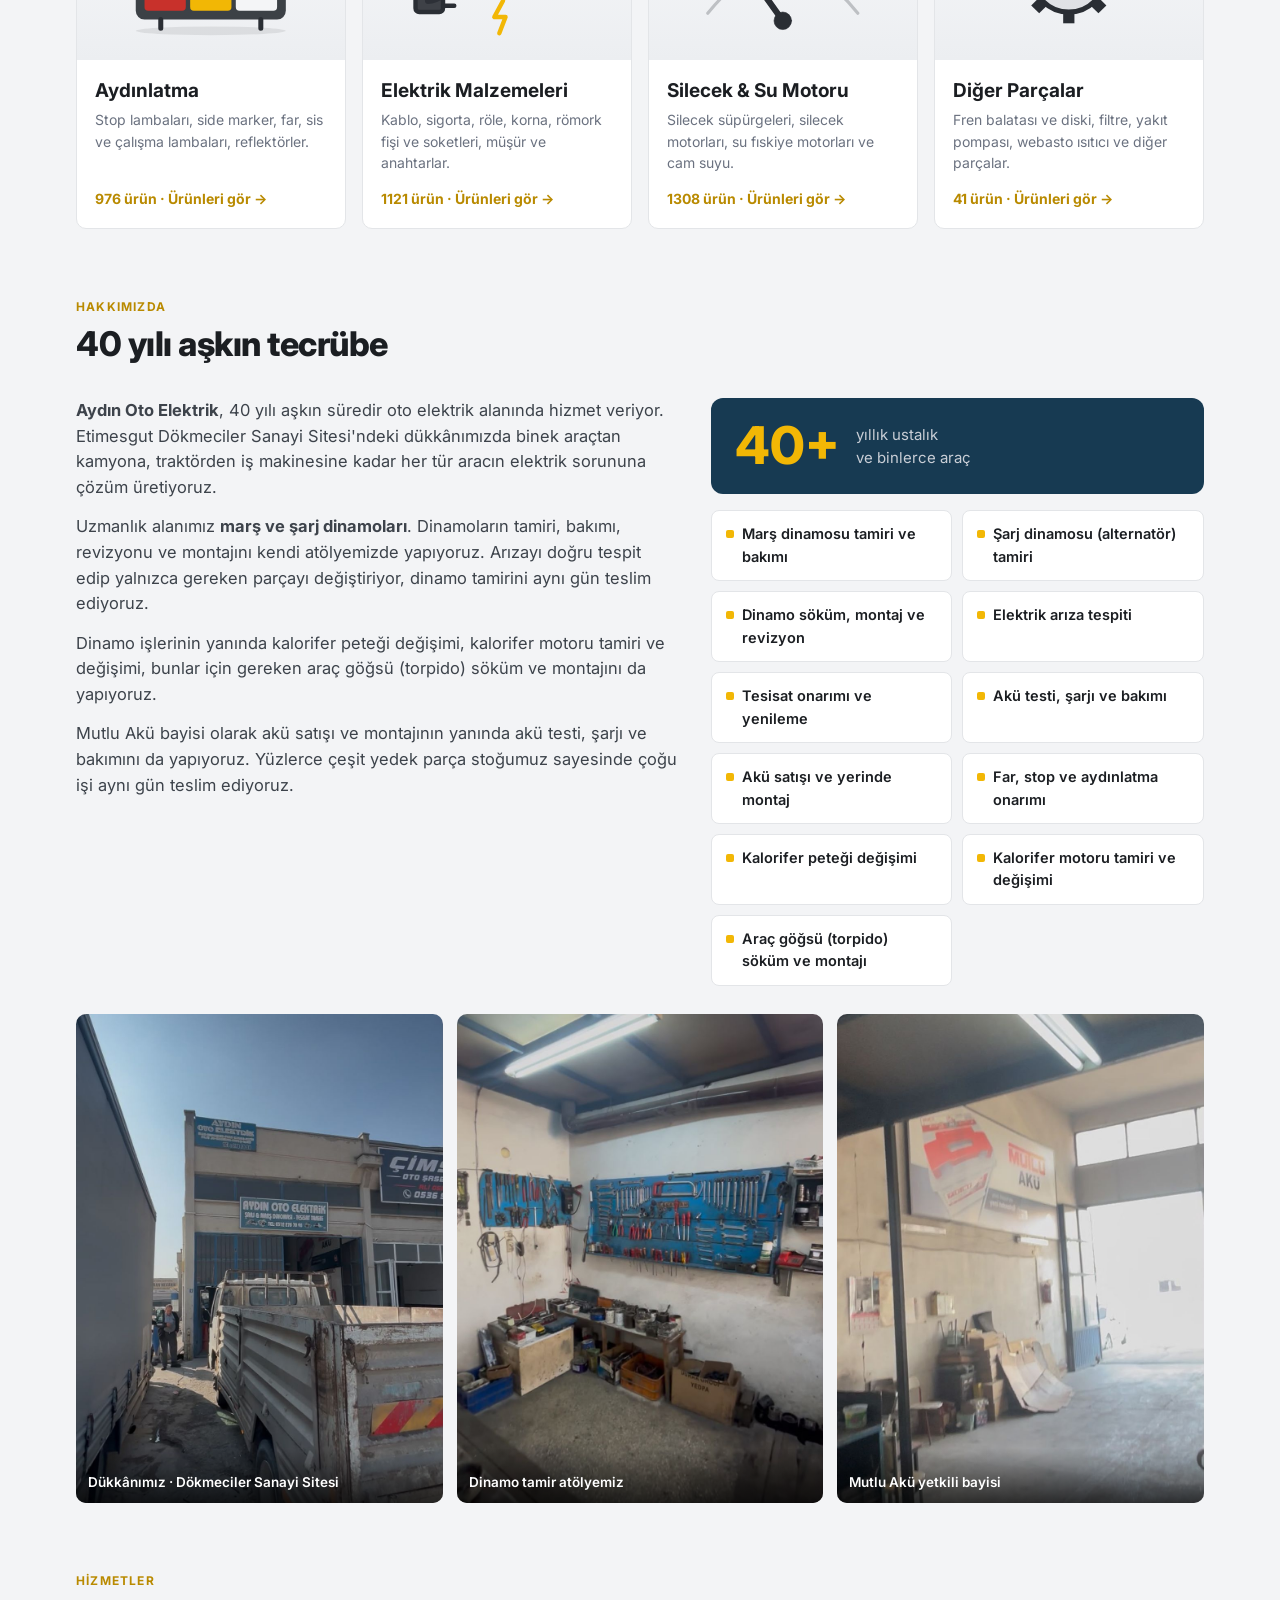
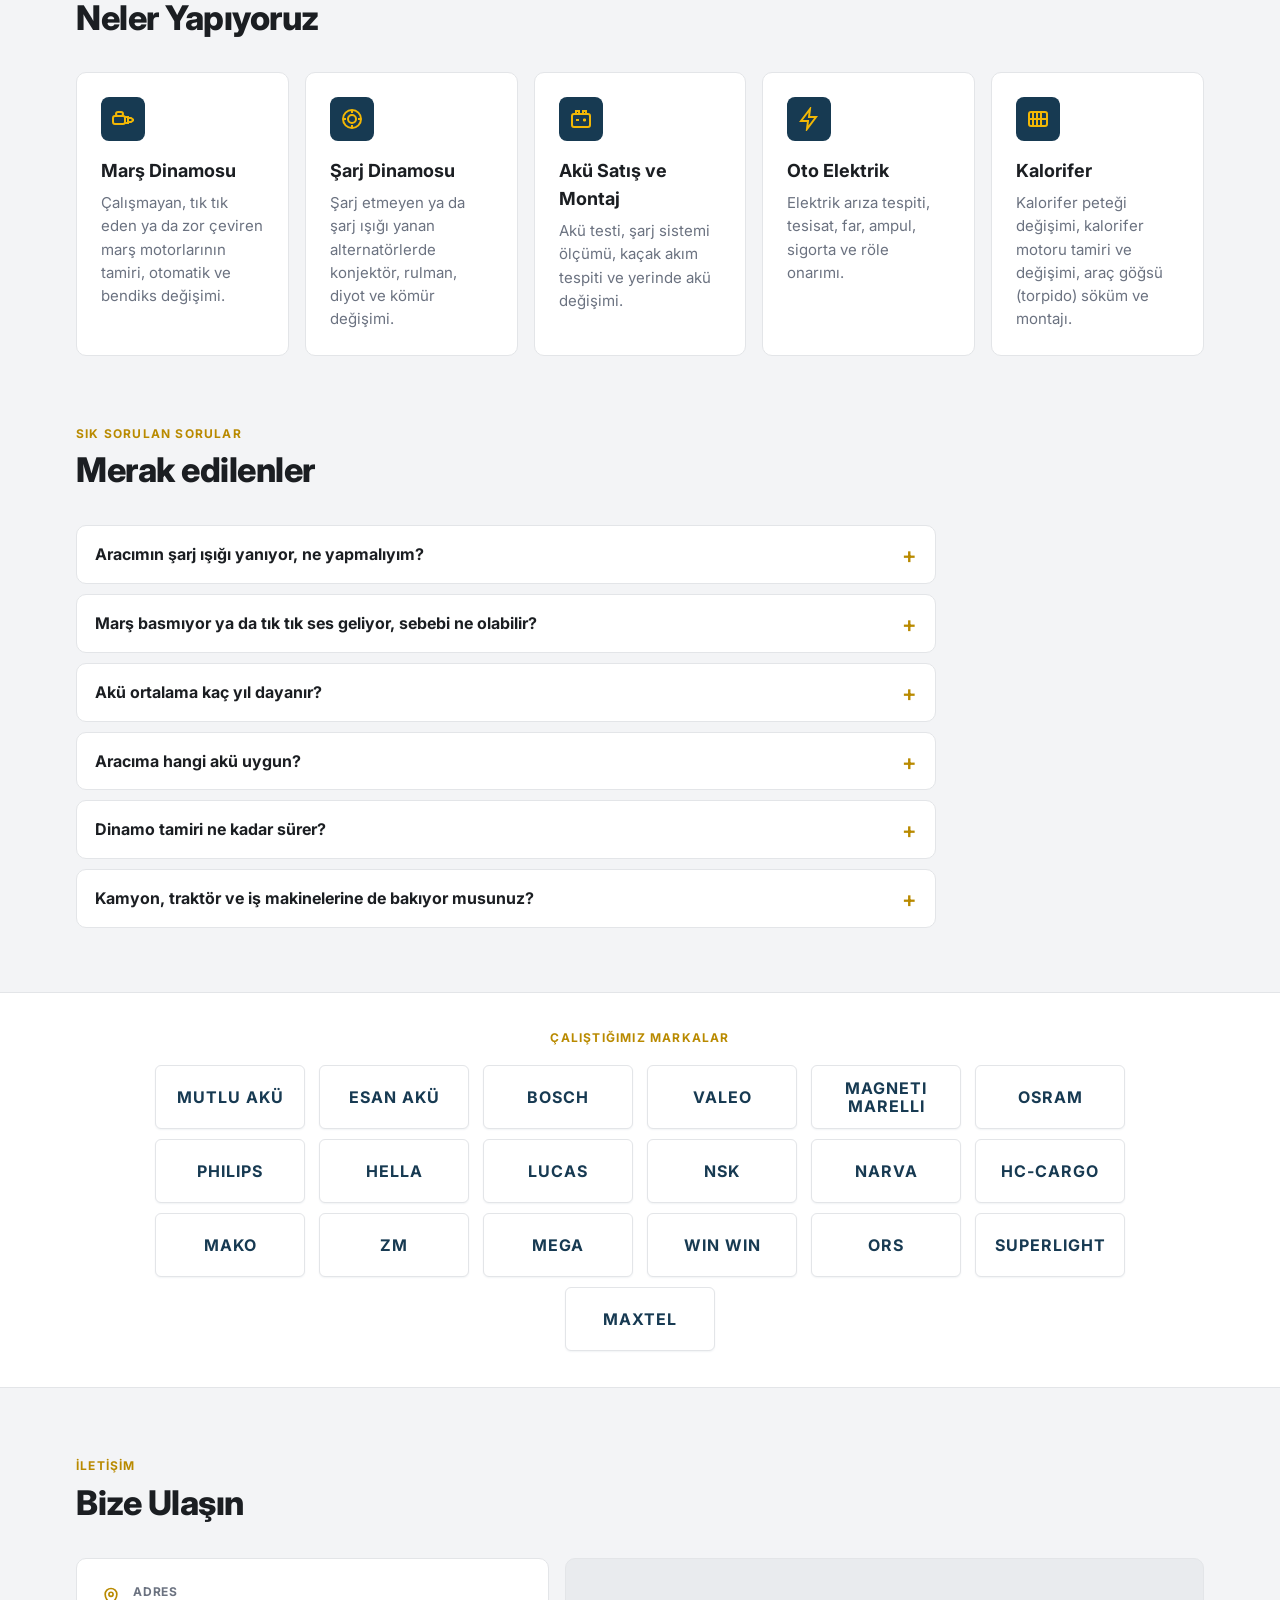
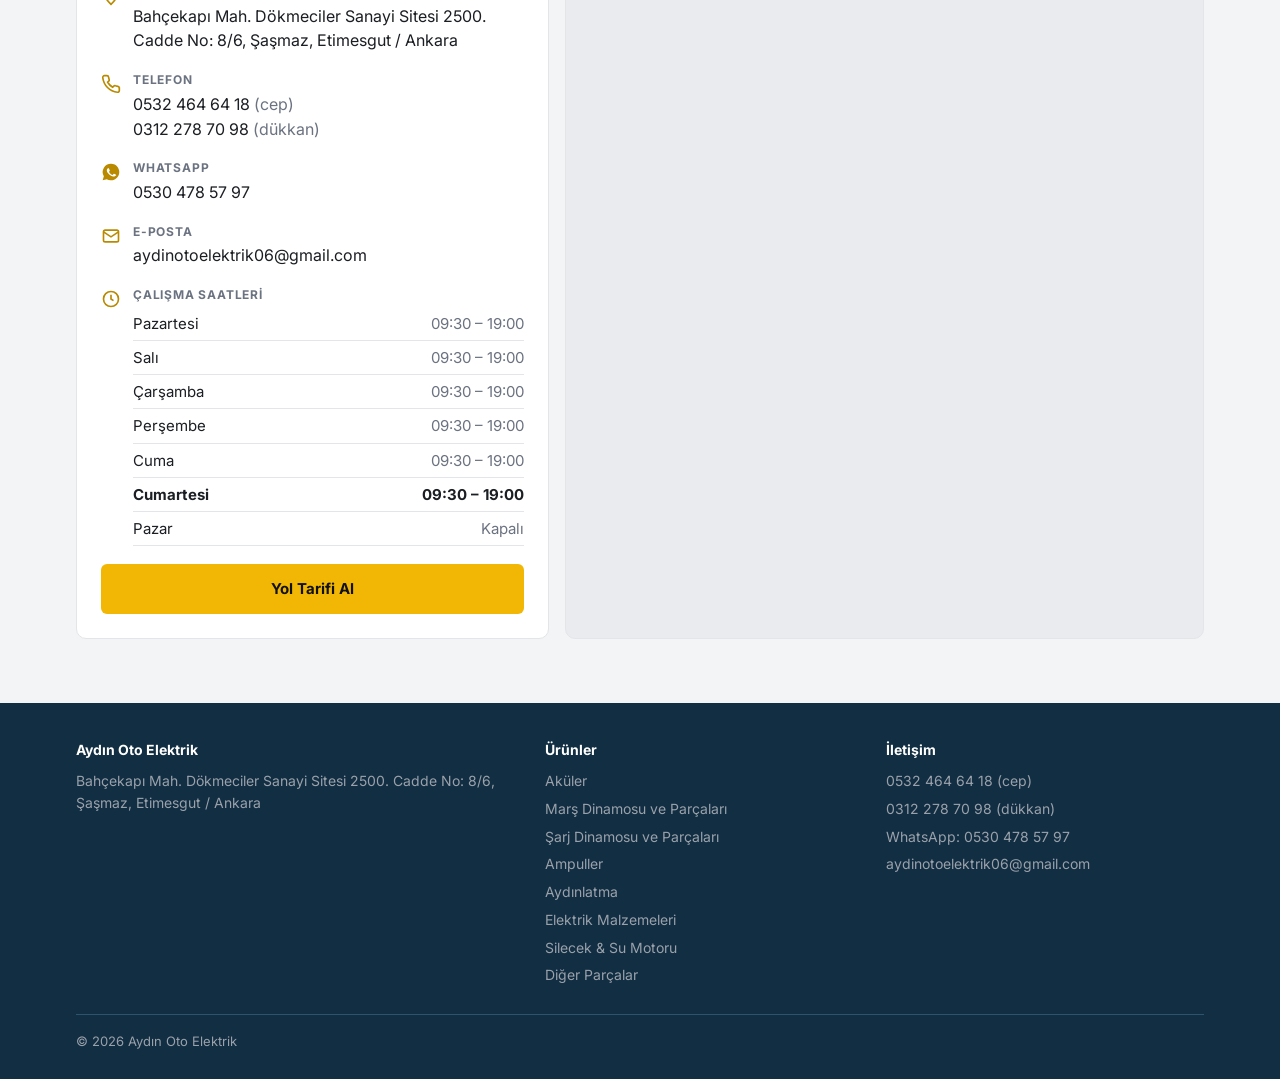
==== commit e1d78282: "Marka adlarında Türkçe büyük harf (İ) düzeltmesi Co-Authored-By: Claude Opus 5.5 <noreply@anthropic." ====
--- a/index.html
+++ b/index.html
@@ -5,7 +5,7 @@
 <meta name="viewport" content="width=device-width, initial-scale=1">
 <title>Aydın Oto Elektrik | Akü, Marş ve Şarj Dinamosu – Etimesgut Ankara</title>
 <meta name="description" content="Aydın Oto Elektrik — Dökmeciler Sanayi Sitesi, Şaşmaz / Etimesgut / Ankara. Mutlu ve Esan akü, marş dinamosu, şarj dinamosu, ampul satışı ve oto elektrik tamiri. Tel: 0312 278 70 98">
-<link rel="icon" href="favicon.svg?v=202610201640" type="image/svg+xml">
+<link rel="icon" href="favicon.svg?v=202610201650" type="image/svg+xml">
 <link rel="canonical" href="https://ahmetefekoc61-bit.github.io/aydin-oto-elektrik/">
 <meta name="theme-color" content="#173a52">
 <meta property="og:type" content="website">
@@ -17,7 +17,7 @@
 <meta property="og:image" content="https://ahmetefekoc61-bit.github.io/aydin-oto-elektrik/img/paylasim.jpg">
 <link rel="preconnect" href="https://fonts.googleapis.com">
 <link href="https://fonts.googleapis.com/css2?family=Inter:wght@400;500;600;700;800&display=swap" rel="stylesheet">
-<link rel="stylesheet" href="ortak.css?v=202610201640">
+<link rel="stylesheet" href="ortak.css?v=202610201650">
 <script type="application/ld+json">{"@context": "https://schema.org", "@type": "AutoRepair", "name": "Aydın Oto Elektrik", "image": "https://ahmetefekoc61-bit.github.io/aydin-oto-elektrik/img/dukkan.jpg", "url": "https://ahmetefekoc61-bit.github.io/aydin-oto-elektrik/", "telephone": "+903122787098", "email": "aydinotoelektrik06@gmail.com", "address": {"@type": "PostalAddress", "streetAddress": "Bahçekapı Mah. Dökmeciler Sanayi Sitesi 2500. Cadde No: 8/6, Şaşmaz", "addressLocality": "Etimesgut", "addressRegion": "Ankara", "addressCountry": "TR"}, "geo": {"@type": "GeoCoordinates", "latitude": 39.942039, "longitude": 32.715594}, "openingHoursSpecification": [{"@type": "OpeningHoursSpecification", "dayOfWeek": ["Monday", "Tuesday", "Wednesday", "Thursday", "Friday", "Saturday"], "opens": "09:30", "closes": "19:00"}], "description": "40 yılı aşkın tecrübeyle marş ve şarj dinamosu tamiri (aynı gün teslim), akü satışı ve montajı, oto elektrik arıza tespiti, tesisat onarımı, kalorifer peteği ve kalorifer motoru değişimi.", "areaServed": ["Etimesgut", "Şaşmaz", "Ankara"]}</script>
 <script type="application/ld+json">{"@context": "https://schema.org", "@type": "FAQPage", "mainEntity": [{"@type": "Question", "name": "Aracımın şarj ışığı yanıyor, ne yapmalıyım?", "acceptedAnswer": {"@type": "Answer", "text": "Şarj ışığı genellikle şarj dinamosu (alternatör), konjektör ya da kayış kaynaklı bir arızayı gösterir. Akü bir süre aracı idare eder ama kısa sürede boşalır. En kısa zamanda dükkânımıza getirin, şarj sistemini ölçüp arızayı aynı gün tespit edelim."}}, {"@type": "Question", "name": "Marş basmıyor ya da tık tık ses geliyor, sebebi ne olabilir?", "acceptedAnswer": {"@type": "Answer", "text": "En sık sebepler zayıf akü, gevşek ya da oksitlenmiş kutup başı, marş otomatiği veya marş kömürlerinin aşınmasıdır. Önce aküyü test ediyor, ardından marş dinamosunu söküp kontrol ediyoruz; çoğu zaman tamirle çözülür, komple değişim gerekmez."}}, {"@type": "Question", "name": "Akü ortalama kaç yıl dayanır?", "acceptedAnswer": {"@type": "Answer", "text": "Kullanıma ve iklime bağlı olarak binek araçlarda genellikle 3–5 yıl. Sık kısa mesafe sürüş, uzun süre park ve şarj sistemindeki arızalar ömrü kısaltır. Akünüzü dükkânımızda test edip durumunu söyleyebiliriz."}}, {"@type": "Question", "name": "Aracıma hangi akü uygun?", "acceptedAnswer": {"@type": "Answer", "text": "Doğru akü; aracın motoruna, Start-Stop olup olmamasına, kutu ölçüsüne ve kutup yönüne göre seçilir. Ruhsat bilgisi ya da mevcut akünün etiketiyle bize yazın, uygun Mutlu aküyü söyleyelim ve montajını yapalım."}}, {"@type": "Question", "name": "Dinamo tamiri ne kadar sürer?", "acceptedAnswer": {"@type": "Answer", "text": "Marş ve şarj dinamosu tamirini aynı gün teslim ediyoruz. Geniş yedek parça stoğumuz sayesinde aracınız beklemeden yola çıkar."}}, {"@type": "Question", "name": "Kamyon, traktör ve iş makinelerine de bakıyor musunuz?", "acceptedAnswer": {"@type": "Answer", "text": "Evet. 12V ve 24V sistemlerde binek araçtan kamyon, otobüs, traktör ve iş makinesine kadar her tür aracın marş, şarj ve elektrik tesisatı işini yapıyoruz."}}]}</script>
 </head>
@@ -168,9 +168,9 @@
 
 <div id="alt"></div>
 
-<script src="kategoriler.js?v=202610201640"></script>
-<script src="urunler.js?v=202610201640"></script>
-<script src="ortak.js?v=202610201640"></script>
+<script src="kategoriler.js?v=202610201650"></script>
+<script src="urunler.js?v=202610201650"></script>
+<script src="ortak.js?v=202610201650"></script>
 <script>anaSayfa();</script>
 </body>
 </html>
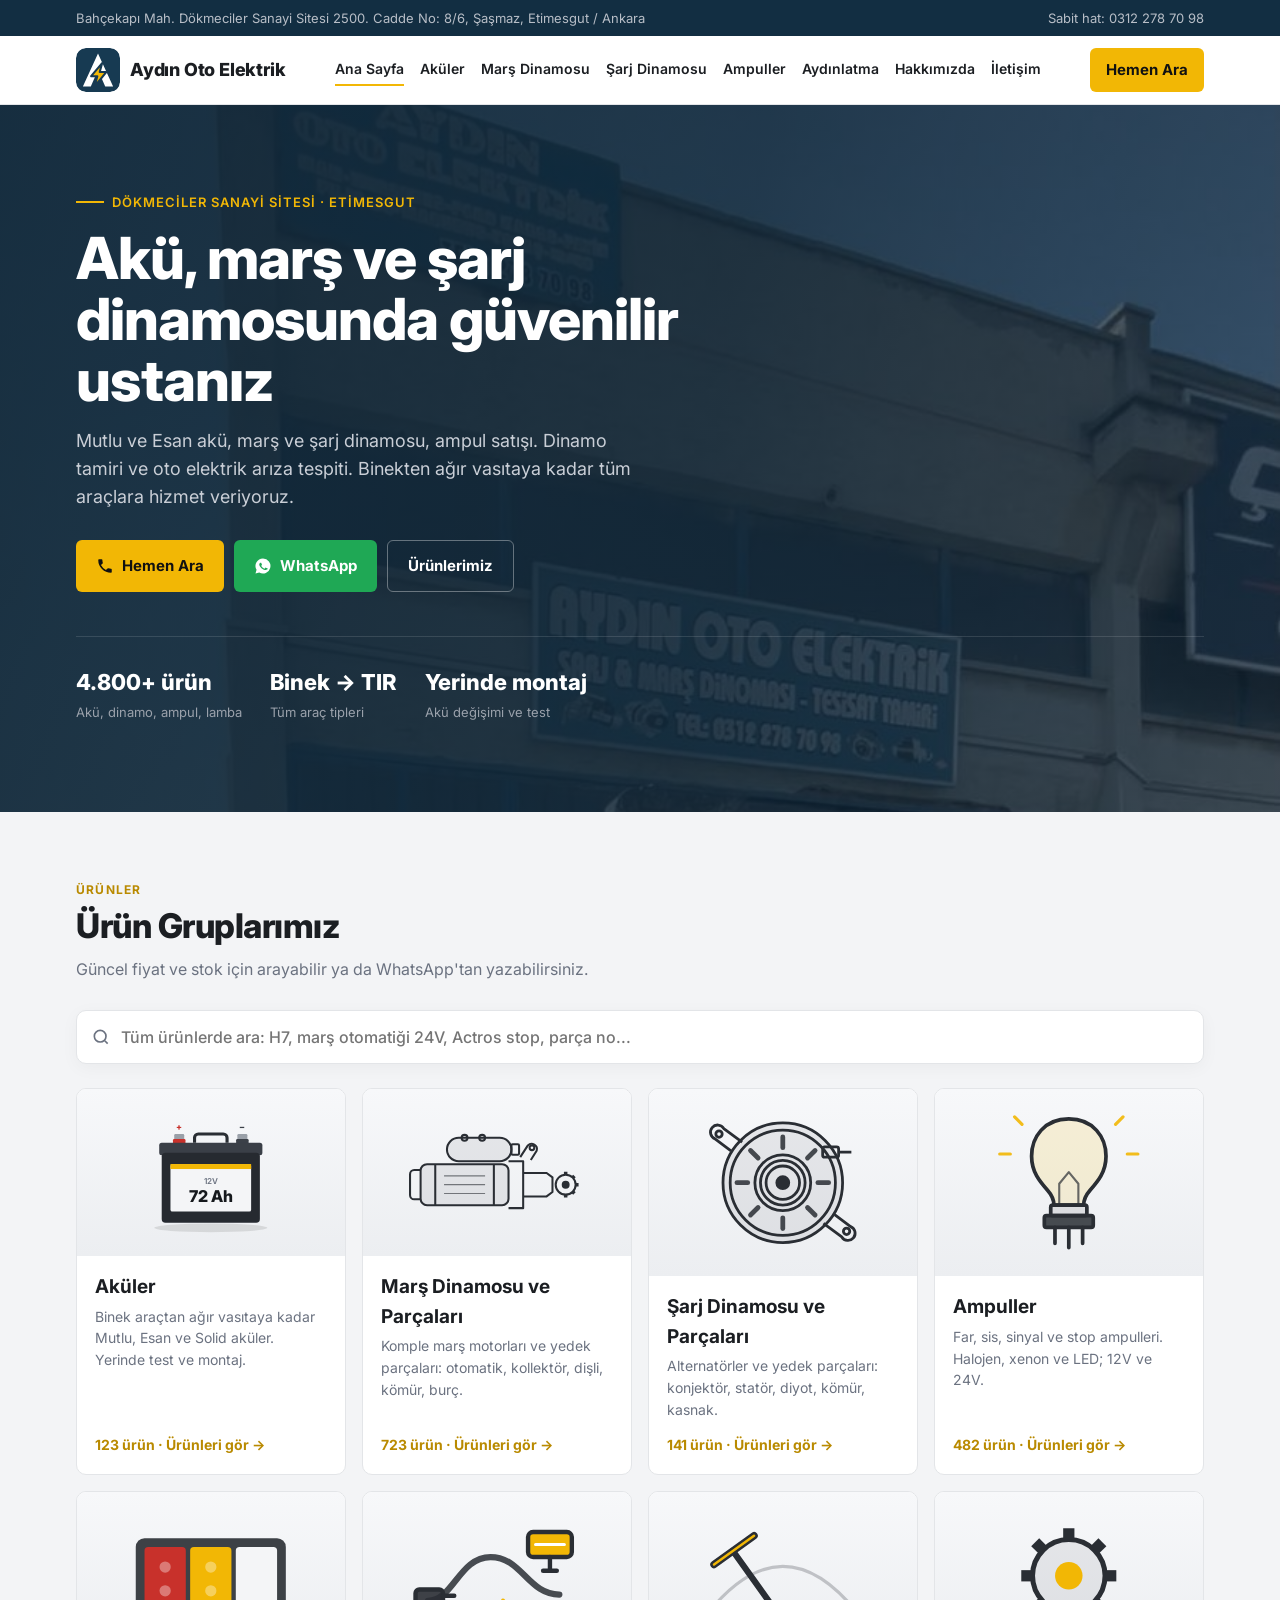
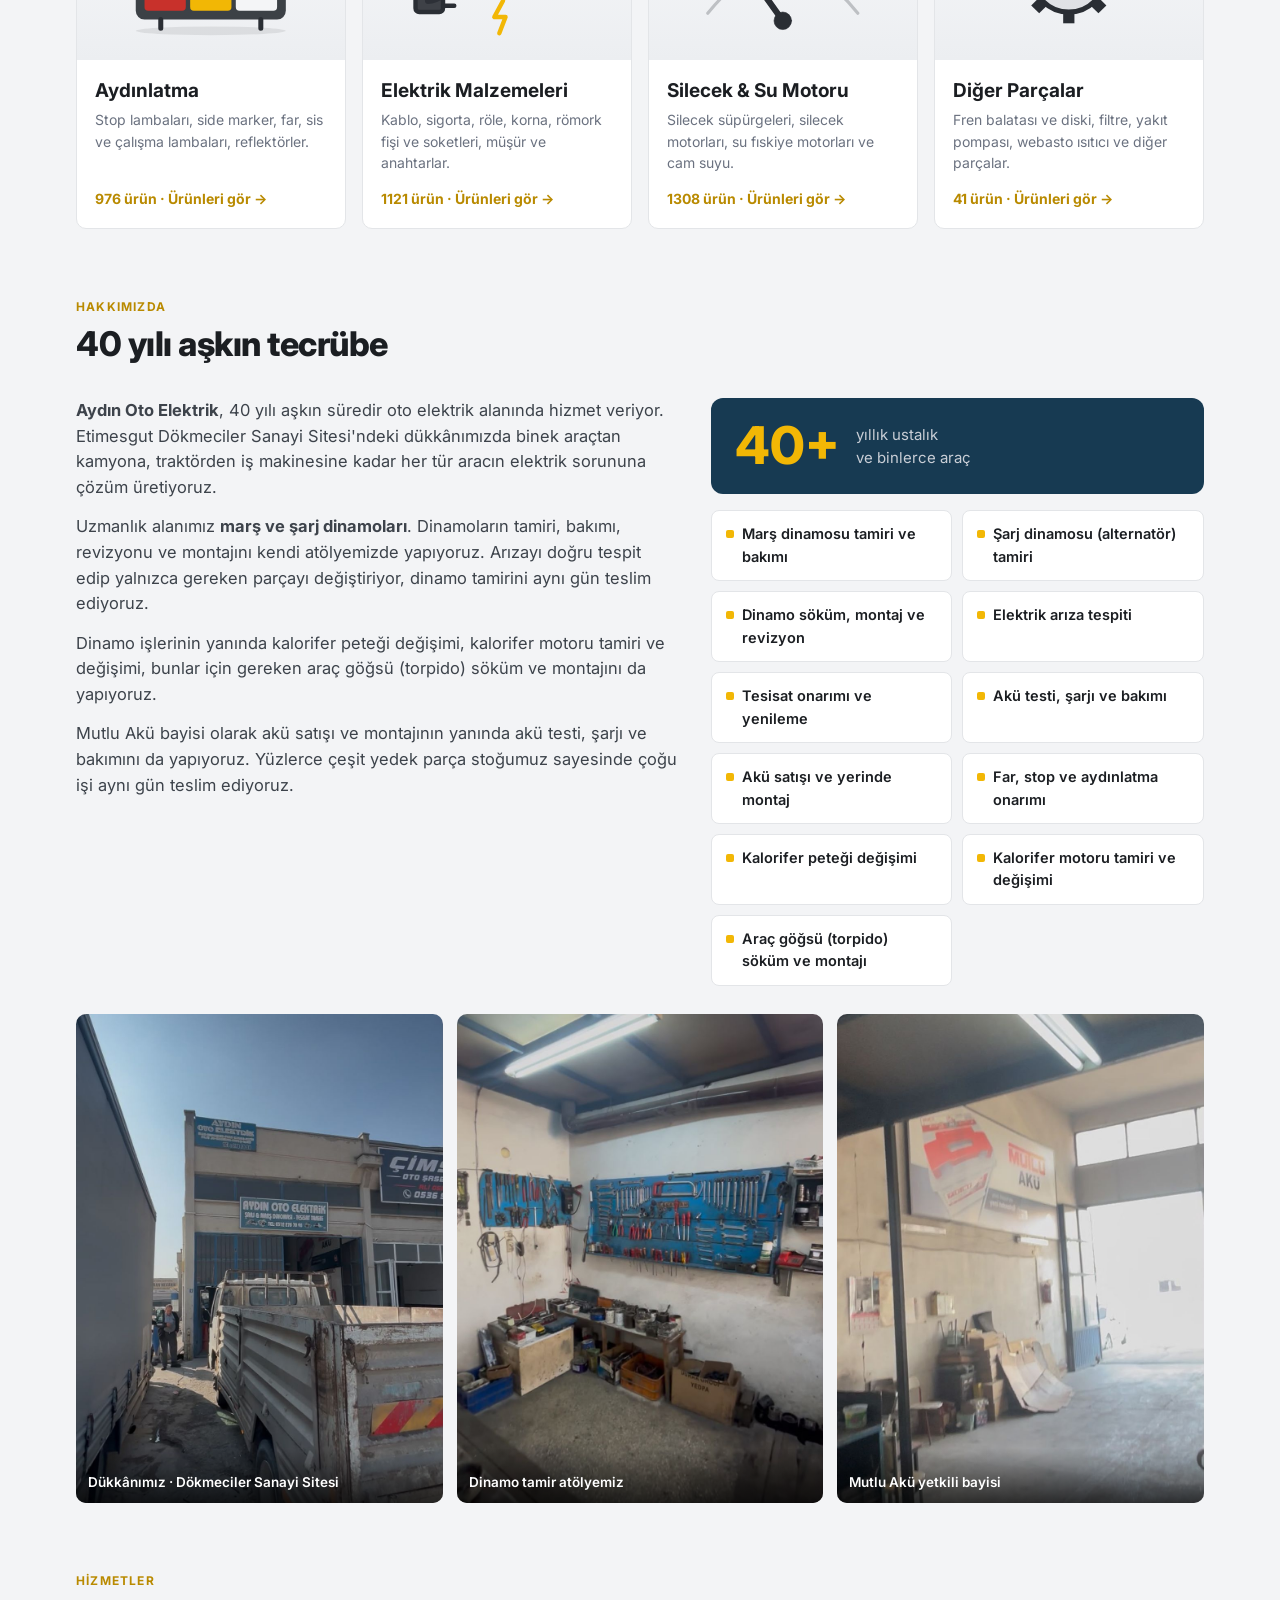
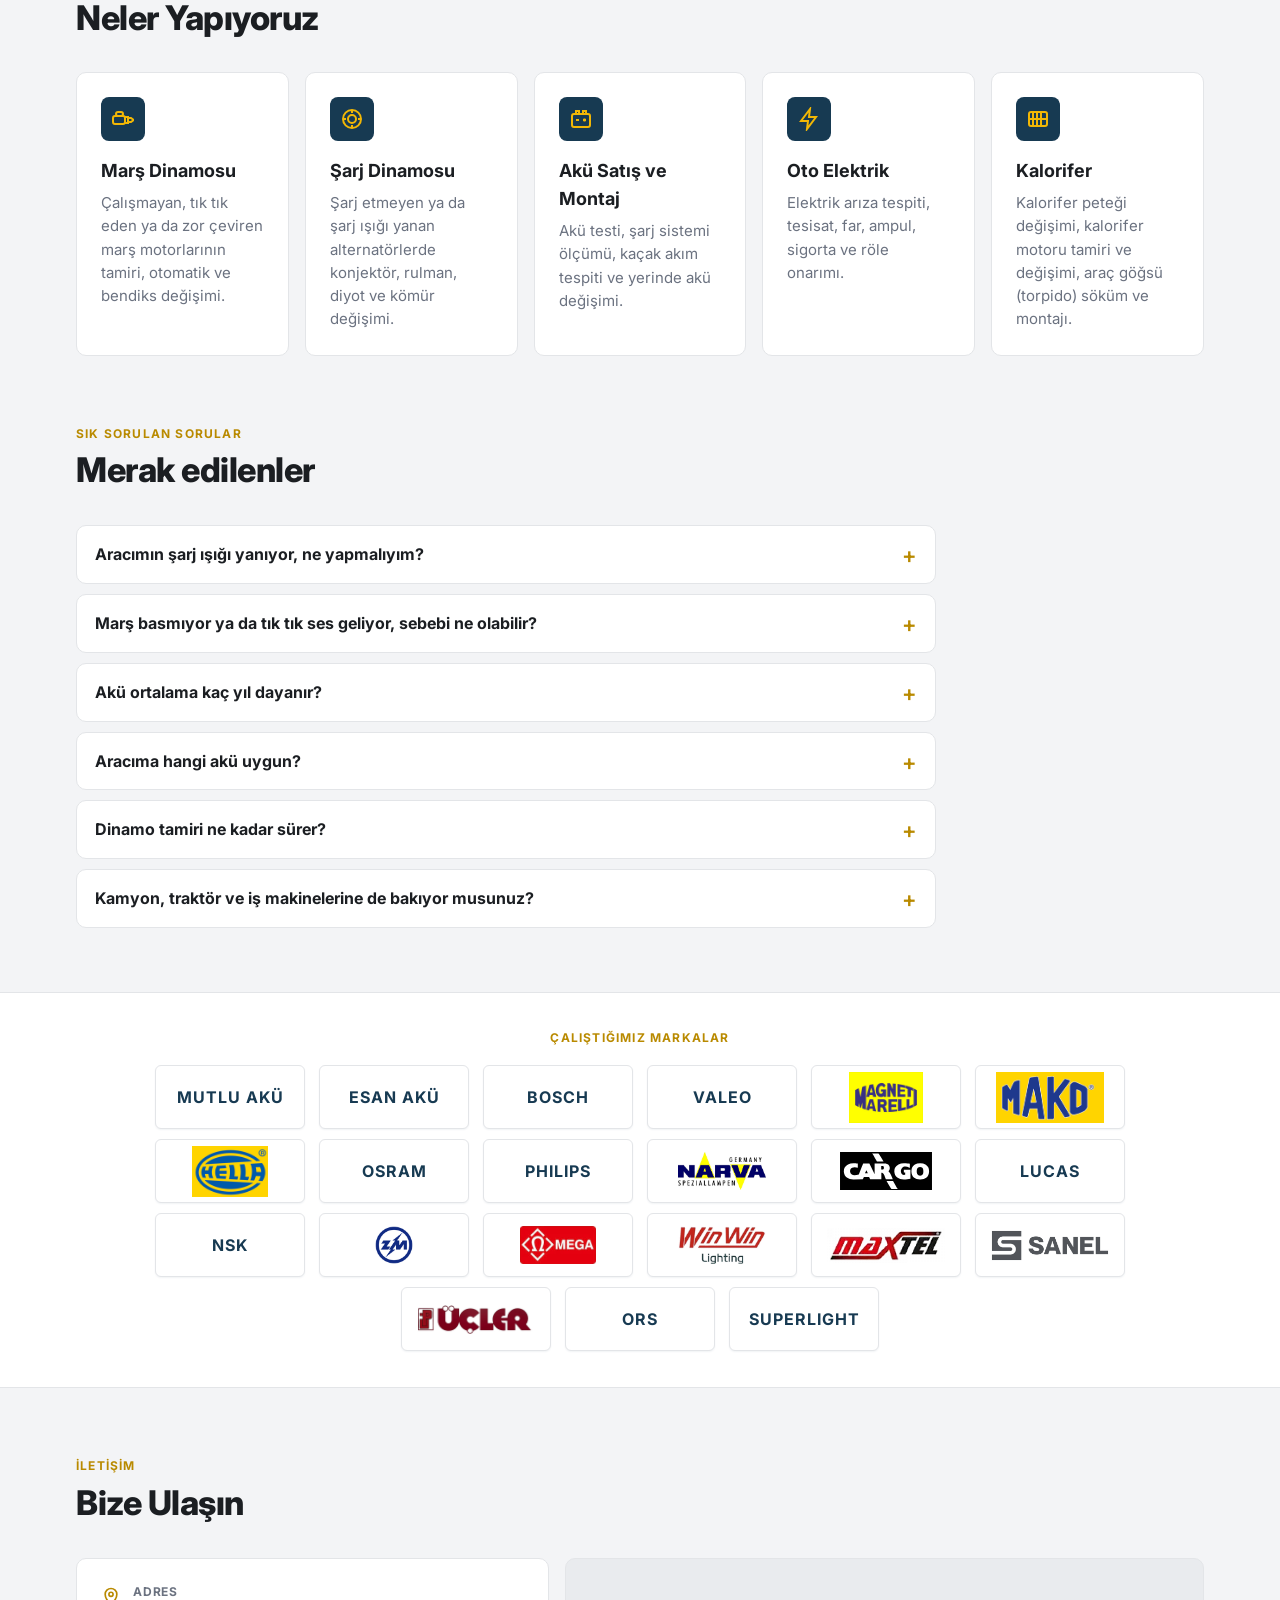
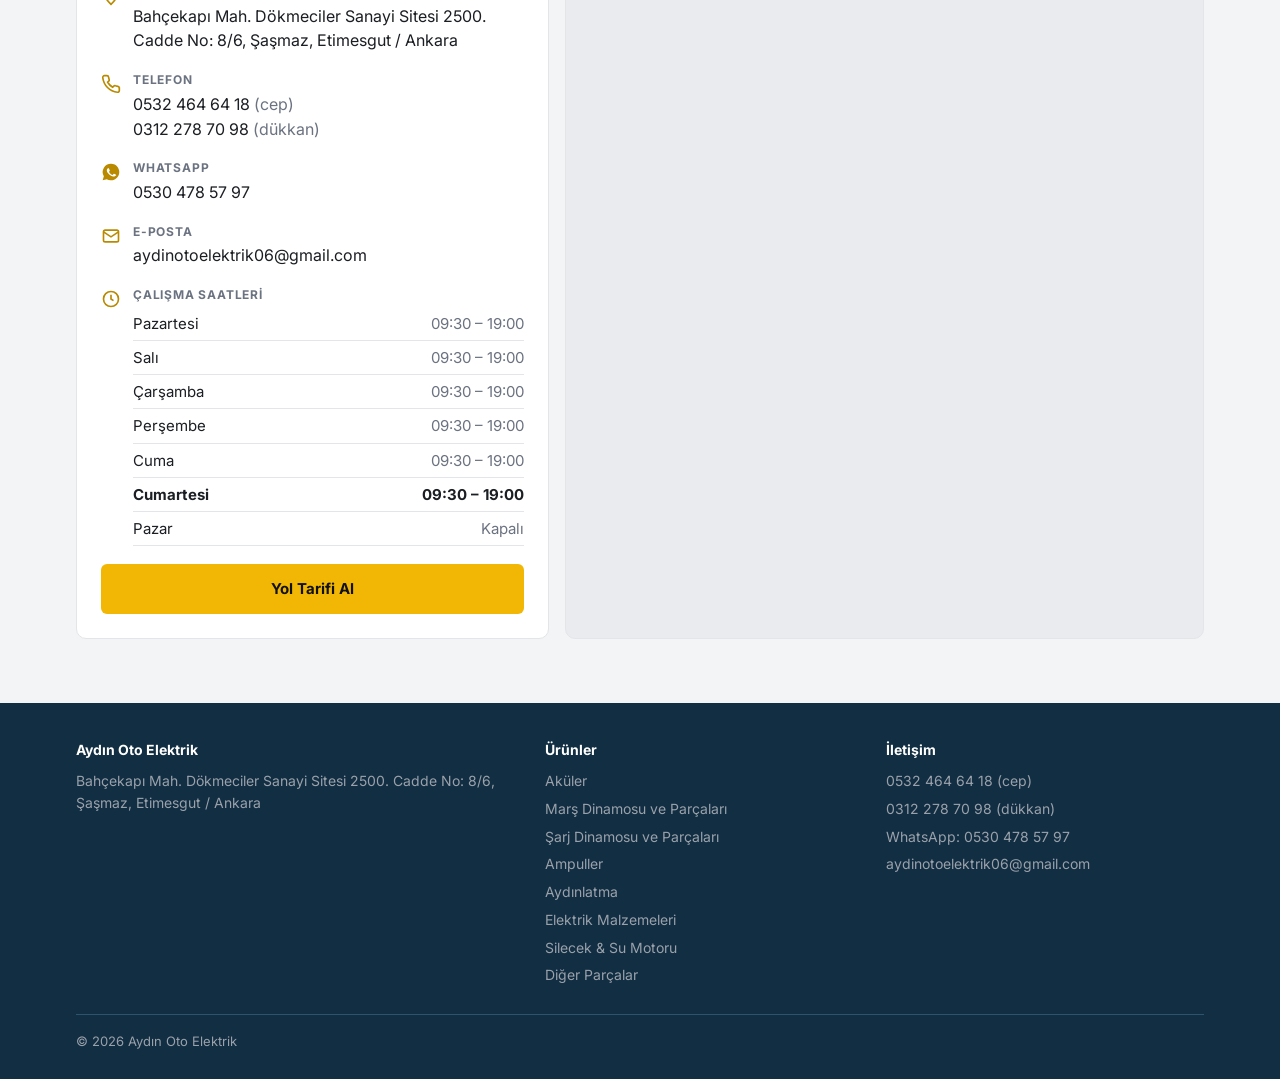
==== commit 414e3d66: "Marka logoları: Win Win, Mako, ZM, Mega, Narva, HC-Cargo, Maxtel, Sanel, Üçler eklendi Co-Authored-B" ====
--- a/index.html
+++ b/index.html
@@ -5,7 +5,7 @@
 <meta name="viewport" content="width=device-width, initial-scale=1">
 <title>Aydın Oto Elektrik | Akü, Marş ve Şarj Dinamosu – Etimesgut Ankara</title>
 <meta name="description" content="Aydın Oto Elektrik — Dökmeciler Sanayi Sitesi, Şaşmaz / Etimesgut / Ankara. Mutlu ve Esan akü, marş dinamosu, şarj dinamosu, ampul satışı ve oto elektrik tamiri. Tel: 0312 278 70 98">
-<link rel="icon" href="favicon.svg?v=202610201650" type="image/svg+xml">
+<link rel="icon" href="favicon.svg?v=202610201710" type="image/svg+xml">
 <link rel="canonical" href="https://ahmetefekoc61-bit.github.io/aydin-oto-elektrik/">
 <meta name="theme-color" content="#173a52">
 <meta property="og:type" content="website">
@@ -17,7 +17,7 @@
 <meta property="og:image" content="https://ahmetefekoc61-bit.github.io/aydin-oto-elektrik/img/paylasim.jpg">
 <link rel="preconnect" href="https://fonts.googleapis.com">
 <link href="https://fonts.googleapis.com/css2?family=Inter:wght@400;500;600;700;800&display=swap" rel="stylesheet">
-<link rel="stylesheet" href="ortak.css?v=202610201650">
+<link rel="stylesheet" href="ortak.css?v=202610201710">
 <script type="application/ld+json">{"@context": "https://schema.org", "@type": "AutoRepair", "name": "Aydın Oto Elektrik", "image": "https://ahmetefekoc61-bit.github.io/aydin-oto-elektrik/img/dukkan.jpg", "url": "https://ahmetefekoc61-bit.github.io/aydin-oto-elektrik/", "telephone": "+903122787098", "email": "aydinotoelektrik06@gmail.com", "address": {"@type": "PostalAddress", "streetAddress": "Bahçekapı Mah. Dökmeciler Sanayi Sitesi 2500. Cadde No: 8/6, Şaşmaz", "addressLocality": "Etimesgut", "addressRegion": "Ankara", "addressCountry": "TR"}, "geo": {"@type": "GeoCoordinates", "latitude": 39.942039, "longitude": 32.715594}, "openingHoursSpecification": [{"@type": "OpeningHoursSpecification", "dayOfWeek": ["Monday", "Tuesday", "Wednesday", "Thursday", "Friday", "Saturday"], "opens": "09:30", "closes": "19:00"}], "description": "40 yılı aşkın tecrübeyle marş ve şarj dinamosu tamiri (aynı gün teslim), akü satışı ve montajı, oto elektrik arıza tespiti, tesisat onarımı, kalorifer peteği ve kalorifer motoru değişimi.", "areaServed": ["Etimesgut", "Şaşmaz", "Ankara"]}</script>
 <script type="application/ld+json">{"@context": "https://schema.org", "@type": "FAQPage", "mainEntity": [{"@type": "Question", "name": "Aracımın şarj ışığı yanıyor, ne yapmalıyım?", "acceptedAnswer": {"@type": "Answer", "text": "Şarj ışığı genellikle şarj dinamosu (alternatör), konjektör ya da kayış kaynaklı bir arızayı gösterir. Akü bir süre aracı idare eder ama kısa sürede boşalır. En kısa zamanda dükkânımıza getirin, şarj sistemini ölçüp arızayı aynı gün tespit edelim."}}, {"@type": "Question", "name": "Marş basmıyor ya da tık tık ses geliyor, sebebi ne olabilir?", "acceptedAnswer": {"@type": "Answer", "text": "En sık sebepler zayıf akü, gevşek ya da oksitlenmiş kutup başı, marş otomatiği veya marş kömürlerinin aşınmasıdır. Önce aküyü test ediyor, ardından marş dinamosunu söküp kontrol ediyoruz; çoğu zaman tamirle çözülür, komple değişim gerekmez."}}, {"@type": "Question", "name": "Akü ortalama kaç yıl dayanır?", "acceptedAnswer": {"@type": "Answer", "text": "Kullanıma ve iklime bağlı olarak binek araçlarda genellikle 3–5 yıl. Sık kısa mesafe sürüş, uzun süre park ve şarj sistemindeki arızalar ömrü kısaltır. Akünüzü dükkânımızda test edip durumunu söyleyebiliriz."}}, {"@type": "Question", "name": "Aracıma hangi akü uygun?", "acceptedAnswer": {"@type": "Answer", "text": "Doğru akü; aracın motoruna, Start-Stop olup olmamasına, kutu ölçüsüne ve kutup yönüne göre seçilir. Ruhsat bilgisi ya da mevcut akünün etiketiyle bize yazın, uygun Mutlu aküyü söyleyelim ve montajını yapalım."}}, {"@type": "Question", "name": "Dinamo tamiri ne kadar sürer?", "acceptedAnswer": {"@type": "Answer", "text": "Marş ve şarj dinamosu tamirini aynı gün teslim ediyoruz. Geniş yedek parça stoğumuz sayesinde aracınız beklemeden yola çıkar."}}, {"@type": "Question", "name": "Kamyon, traktör ve iş makinelerine de bakıyor musunuz?", "acceptedAnswer": {"@type": "Answer", "text": "Evet. 12V ve 24V sistemlerde binek araçtan kamyon, otobüs, traktör ve iş makinesine kadar her tür aracın marş, şarj ve elektrik tesisatı işini yapıyoruz."}}]}</script>
 </head>
@@ -168,9 +168,9 @@
 
 <div id="alt"></div>
 
-<script src="kategoriler.js?v=202610201650"></script>
-<script src="urunler.js?v=202610201650"></script>
-<script src="ortak.js?v=202610201650"></script>
+<script src="kategoriler.js?v=202610201710"></script>
+<script src="urunler.js?v=202610201710"></script>
+<script src="ortak.js?v=202610201710"></script>
 <script>anaSayfa();</script>
 </body>
 </html>
--- a/ortak.css
+++ b/ortak.css
@@ -180,6 +180,8 @@
 /* Marka logoları */
 .brands span{display:inline-flex;align-items:center;justify-content:center;width:150px;height:64px;padding:10px 16px;background:#fff;box-shadow:0 1px 2px rgba(23,58,82,.06)}
 .brands span.logo img{max-height:38px;max-width:118px;object-fit:contain}
+.brands span.logo.dolu{padding:6px}
+.brands span.logo.dolu img{max-height:52px;max-width:138px}
 .brands span.logo.koyu{background:var(--ink);border-color:var(--ink)}
 .brands span.yazi{font-size:16px;color:var(--ink);text-transform:uppercase;letter-spacing:1px;text-align:center;line-height:1.15}
 @media(max-width:560px){.brands span{width:calc(50% - 7px)}}
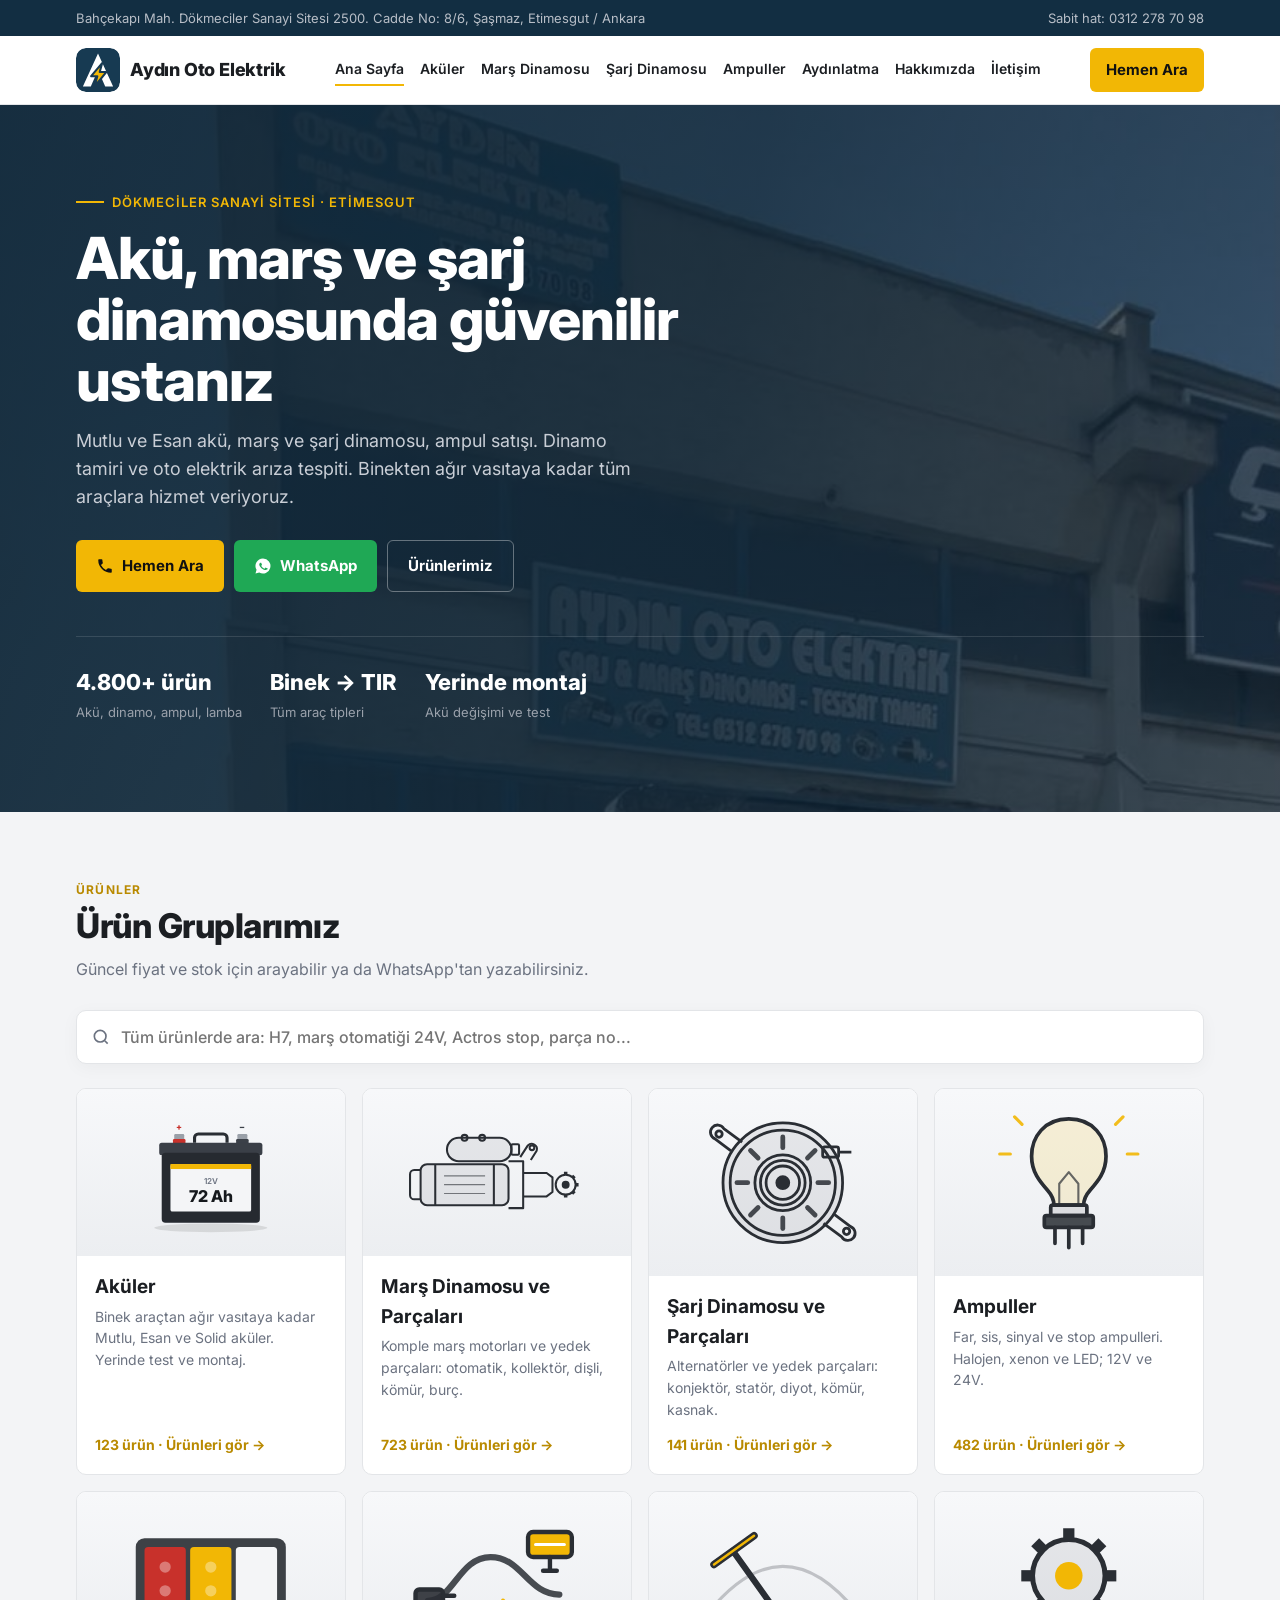
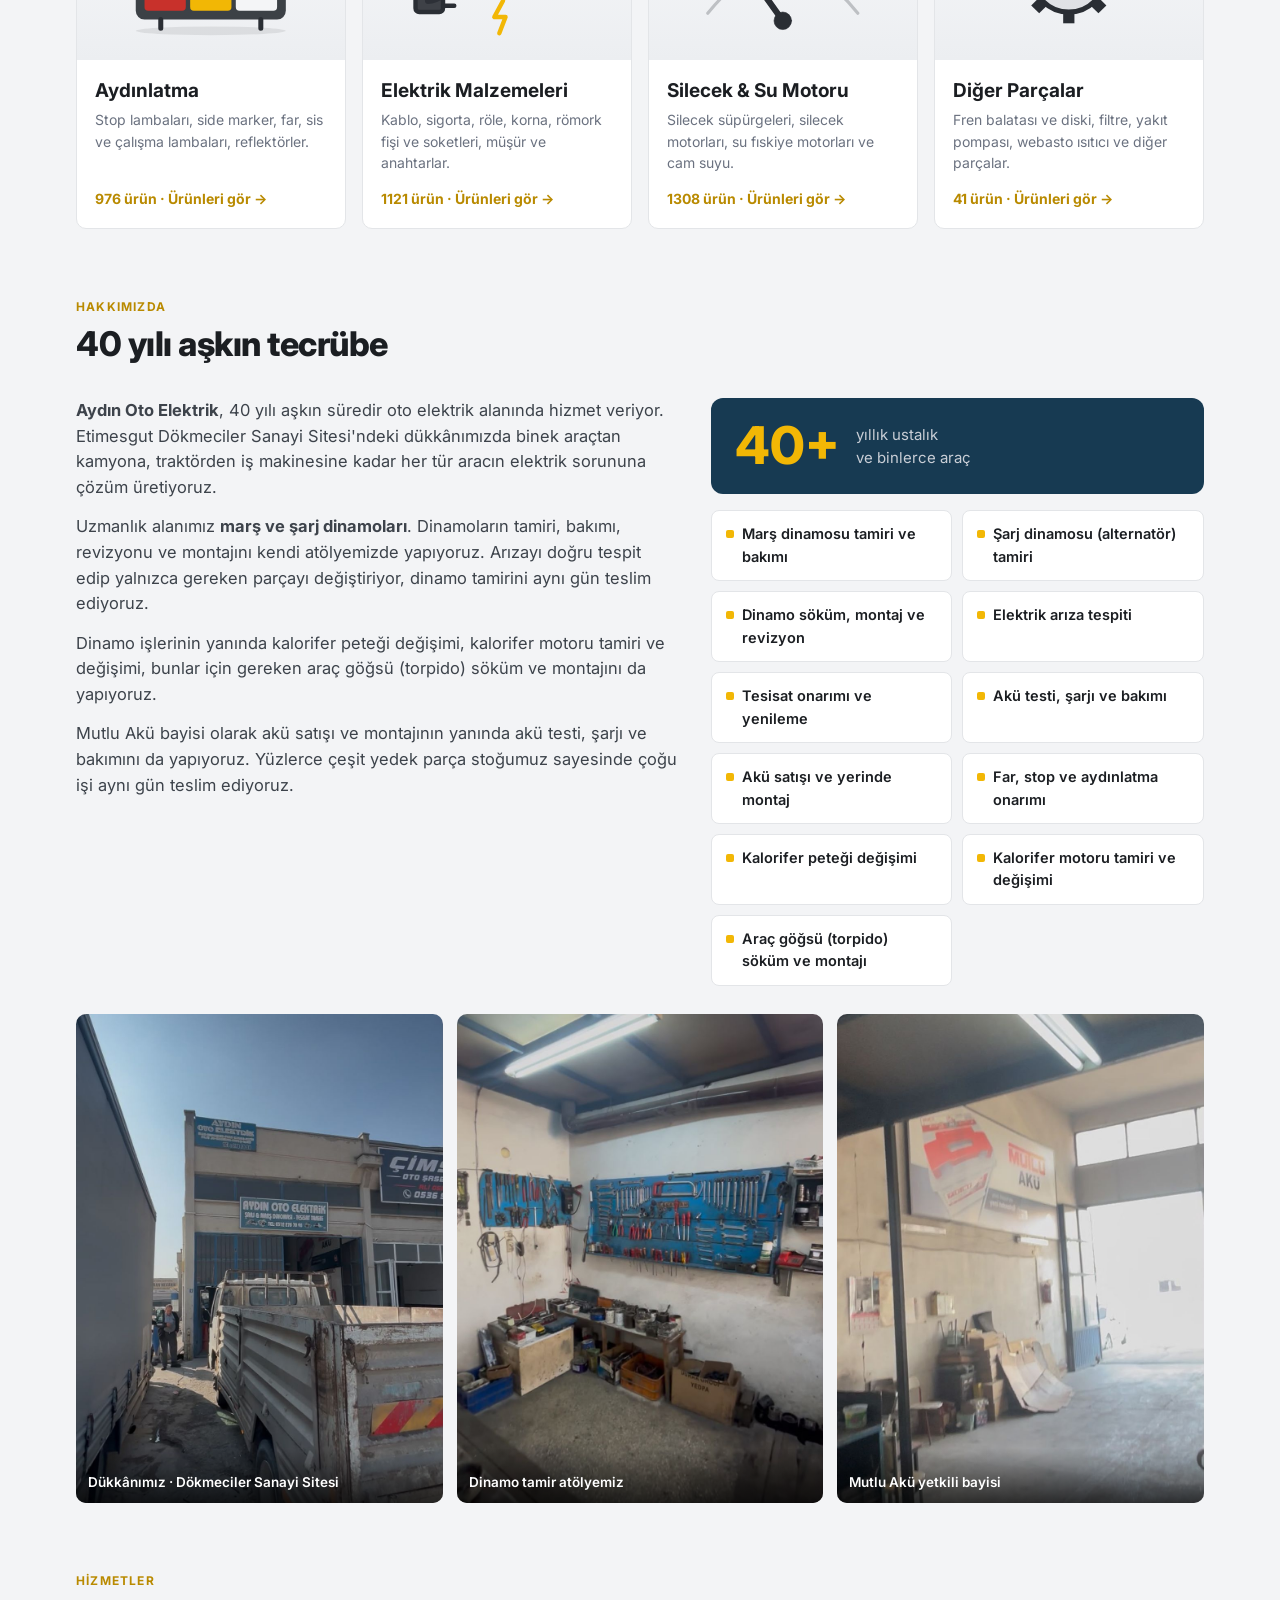
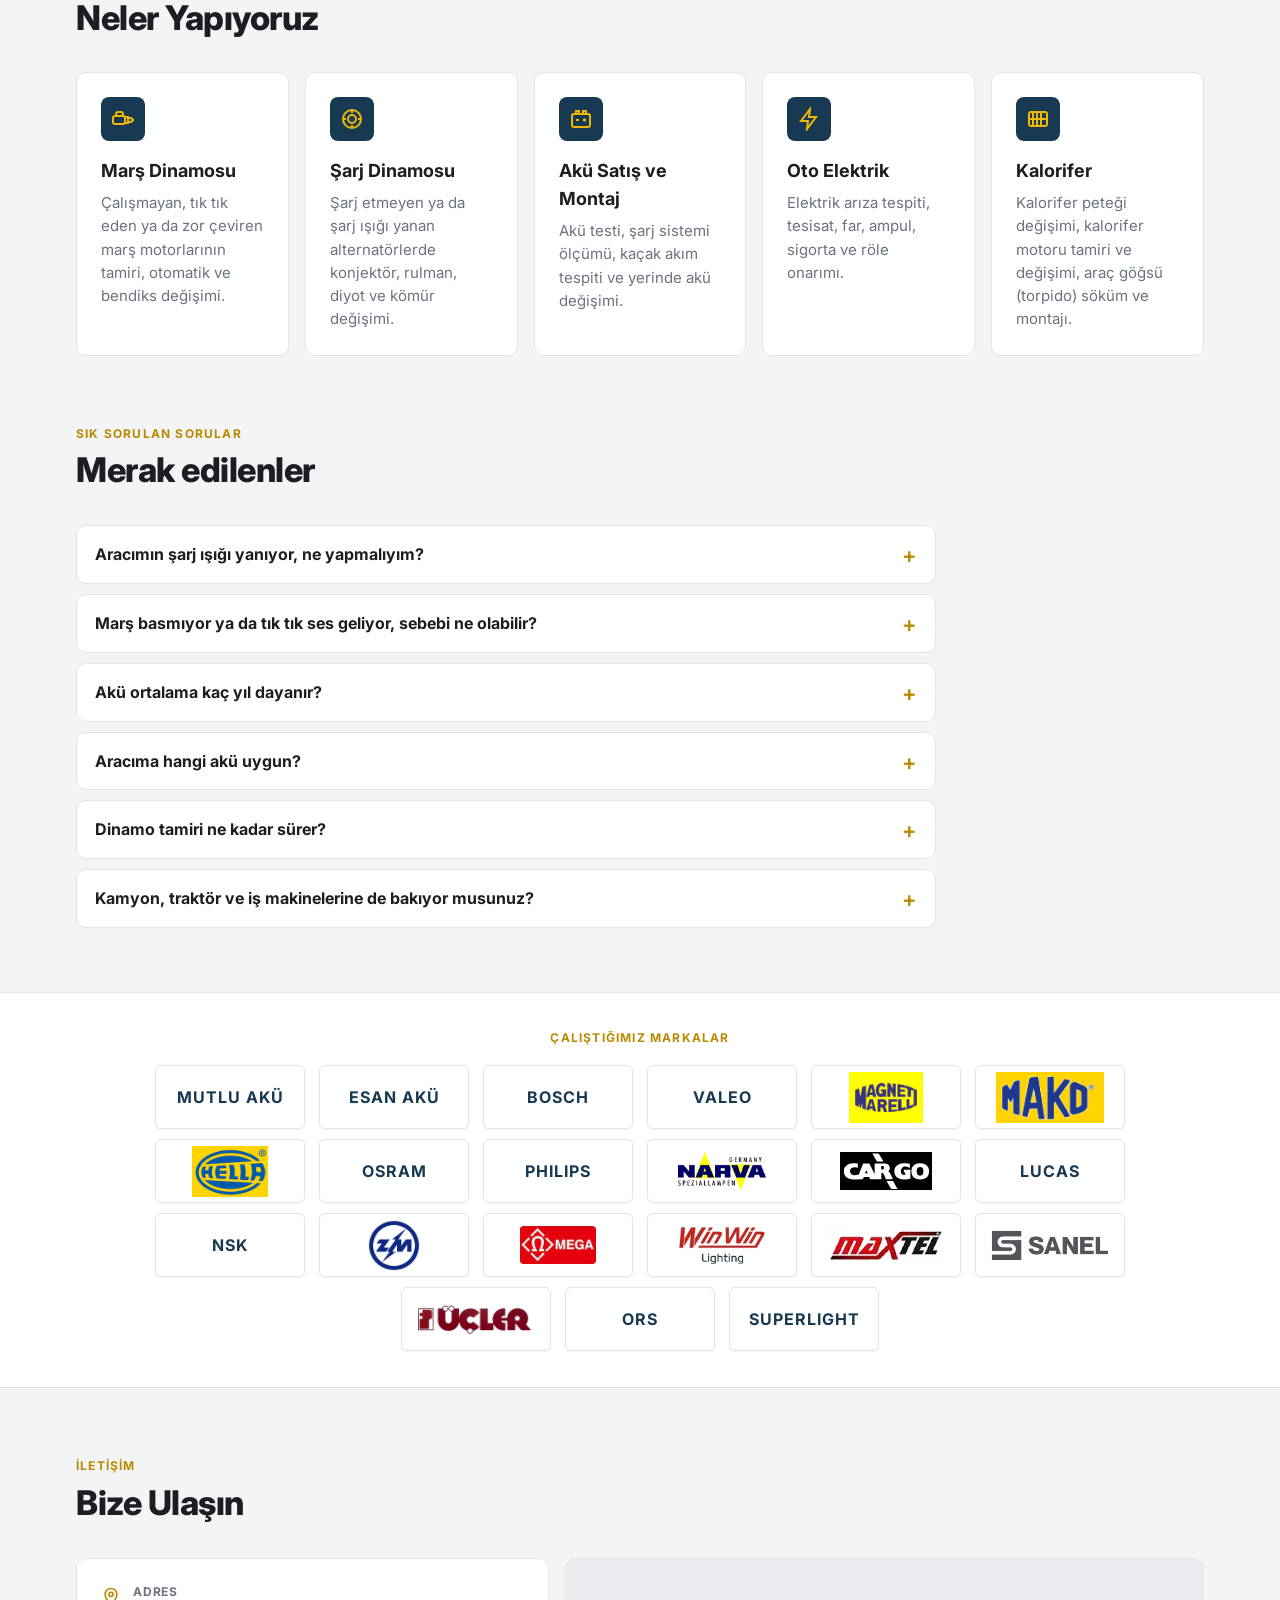
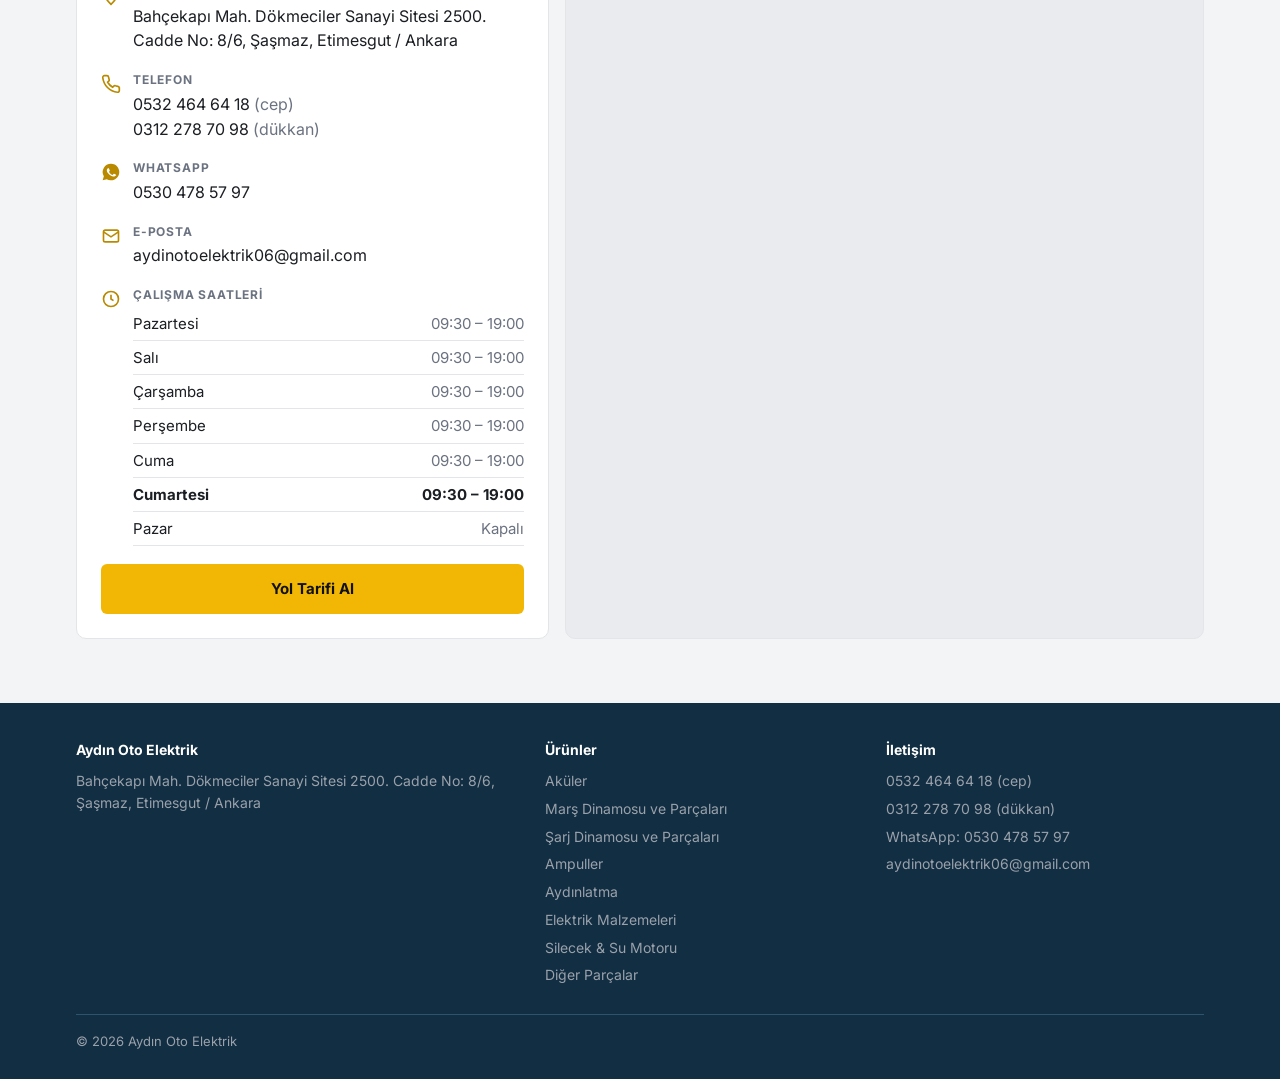
==== commit b2121491: "ZM logosu büyütüldü Co-Authored-By: Claude Opus 5.5 <noreply@anthropic.com> Claude-Session: https://" ====
--- a/index.html
+++ b/index.html
@@ -5,7 +5,7 @@
 <meta name="viewport" content="width=device-width, initial-scale=1">
 <title>Aydın Oto Elektrik | Akü, Marş ve Şarj Dinamosu – Etimesgut Ankara</title>
 <meta name="description" content="Aydın Oto Elektrik — Dökmeciler Sanayi Sitesi, Şaşmaz / Etimesgut / Ankara. Mutlu ve Esan akü, marş dinamosu, şarj dinamosu, ampul satışı ve oto elektrik tamiri. Tel: 0312 278 70 98">
-<link rel="icon" href="favicon.svg?v=202610201710" type="image/svg+xml">
+<link rel="icon" href="favicon.svg?v=202610201720" type="image/svg+xml">
 <link rel="canonical" href="https://ahmetefekoc61-bit.github.io/aydin-oto-elektrik/">
 <meta name="theme-color" content="#173a52">
 <meta property="og:type" content="website">
@@ -17,7 +17,7 @@
 <meta property="og:image" content="https://ahmetefekoc61-bit.github.io/aydin-oto-elektrik/img/paylasim.jpg">
 <link rel="preconnect" href="https://fonts.googleapis.com">
 <link href="https://fonts.googleapis.com/css2?family=Inter:wght@400;500;600;700;800&display=swap" rel="stylesheet">
-<link rel="stylesheet" href="ortak.css?v=202610201710">
+<link rel="stylesheet" href="ortak.css?v=202610201720">
 <script type="application/ld+json">{"@context": "https://schema.org", "@type": "AutoRepair", "name": "Aydın Oto Elektrik", "image": "https://ahmetefekoc61-bit.github.io/aydin-oto-elektrik/img/dukkan.jpg", "url": "https://ahmetefekoc61-bit.github.io/aydin-oto-elektrik/", "telephone": "+903122787098", "email": "aydinotoelektrik06@gmail.com", "address": {"@type": "PostalAddress", "streetAddress": "Bahçekapı Mah. Dökmeciler Sanayi Sitesi 2500. Cadde No: 8/6, Şaşmaz", "addressLocality": "Etimesgut", "addressRegion": "Ankara", "addressCountry": "TR"}, "geo": {"@type": "GeoCoordinates", "latitude": 39.942039, "longitude": 32.715594}, "openingHoursSpecification": [{"@type": "OpeningHoursSpecification", "dayOfWeek": ["Monday", "Tuesday", "Wednesday", "Thursday", "Friday", "Saturday"], "opens": "09:30", "closes": "19:00"}], "description": "40 yılı aşkın tecrübeyle marş ve şarj dinamosu tamiri (aynı gün teslim), akü satışı ve montajı, oto elektrik arıza tespiti, tesisat onarımı, kalorifer peteği ve kalorifer motoru değişimi.", "areaServed": ["Etimesgut", "Şaşmaz", "Ankara"]}</script>
 <script type="application/ld+json">{"@context": "https://schema.org", "@type": "FAQPage", "mainEntity": [{"@type": "Question", "name": "Aracımın şarj ışığı yanıyor, ne yapmalıyım?", "acceptedAnswer": {"@type": "Answer", "text": "Şarj ışığı genellikle şarj dinamosu (alternatör), konjektör ya da kayış kaynaklı bir arızayı gösterir. Akü bir süre aracı idare eder ama kısa sürede boşalır. En kısa zamanda dükkânımıza getirin, şarj sistemini ölçüp arızayı aynı gün tespit edelim."}}, {"@type": "Question", "name": "Marş basmıyor ya da tık tık ses geliyor, sebebi ne olabilir?", "acceptedAnswer": {"@type": "Answer", "text": "En sık sebepler zayıf akü, gevşek ya da oksitlenmiş kutup başı, marş otomatiği veya marş kömürlerinin aşınmasıdır. Önce aküyü test ediyor, ardından marş dinamosunu söküp kontrol ediyoruz; çoğu zaman tamirle çözülür, komple değişim gerekmez."}}, {"@type": "Question", "name": "Akü ortalama kaç yıl dayanır?", "acceptedAnswer": {"@type": "Answer", "text": "Kullanıma ve iklime bağlı olarak binek araçlarda genellikle 3–5 yıl. Sık kısa mesafe sürüş, uzun süre park ve şarj sistemindeki arızalar ömrü kısaltır. Akünüzü dükkânımızda test edip durumunu söyleyebiliriz."}}, {"@type": "Question", "name": "Aracıma hangi akü uygun?", "acceptedAnswer": {"@type": "Answer", "text": "Doğru akü; aracın motoruna, Start-Stop olup olmamasına, kutu ölçüsüne ve kutup yönüne göre seçilir. Ruhsat bilgisi ya da mevcut akünün etiketiyle bize yazın, uygun Mutlu aküyü söyleyelim ve montajını yapalım."}}, {"@type": "Question", "name": "Dinamo tamiri ne kadar sürer?", "acceptedAnswer": {"@type": "Answer", "text": "Marş ve şarj dinamosu tamirini aynı gün teslim ediyoruz. Geniş yedek parça stoğumuz sayesinde aracınız beklemeden yola çıkar."}}, {"@type": "Question", "name": "Kamyon, traktör ve iş makinelerine de bakıyor musunuz?", "acceptedAnswer": {"@type": "Answer", "text": "Evet. 12V ve 24V sistemlerde binek araçtan kamyon, otobüs, traktör ve iş makinesine kadar her tür aracın marş, şarj ve elektrik tesisatı işini yapıyoruz."}}]}</script>
 </head>
@@ -168,9 +168,9 @@
 
 <div id="alt"></div>
 
-<script src="kategoriler.js?v=202610201710"></script>
-<script src="urunler.js?v=202610201710"></script>
-<script src="ortak.js?v=202610201710"></script>
+<script src="kategoriler.js?v=202610201720"></script>
+<script src="urunler.js?v=202610201720"></script>
+<script src="ortak.js?v=202610201720"></script>
 <script>anaSayfa();</script>
 </body>
 </html>
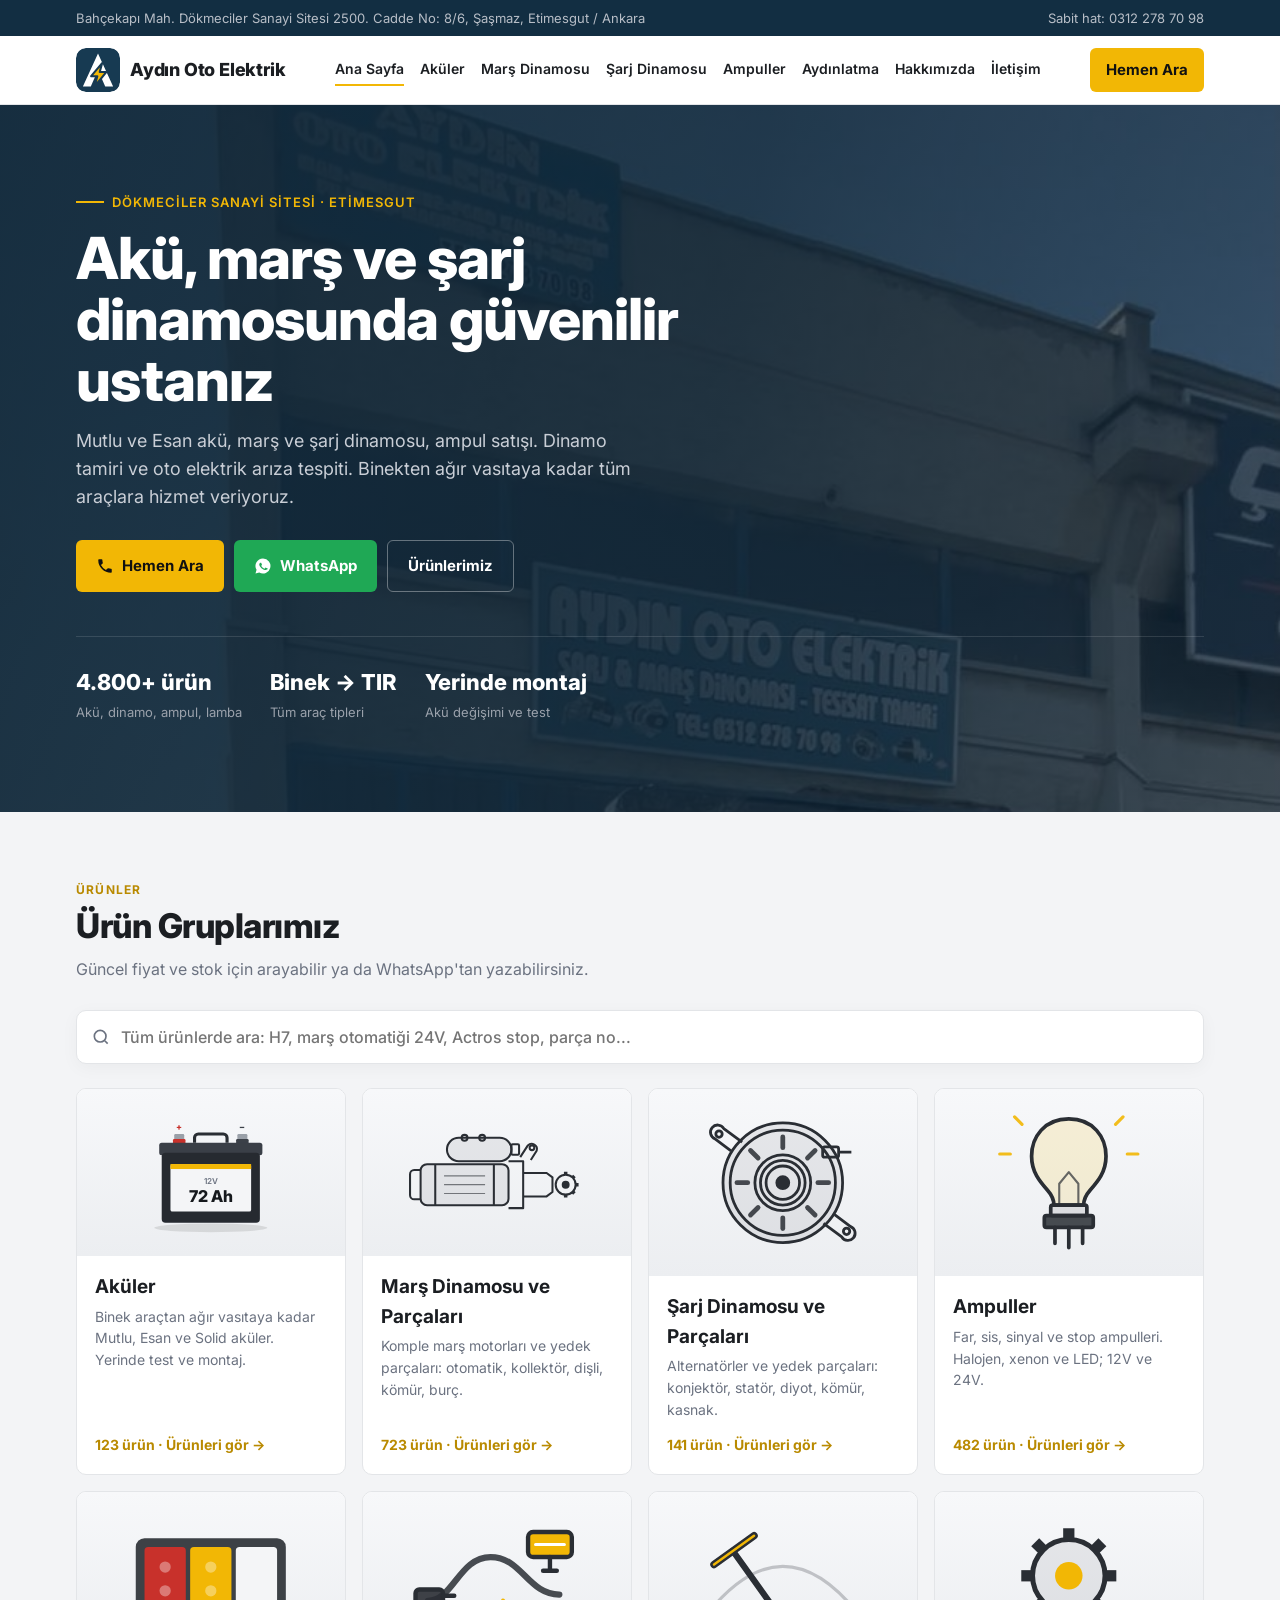
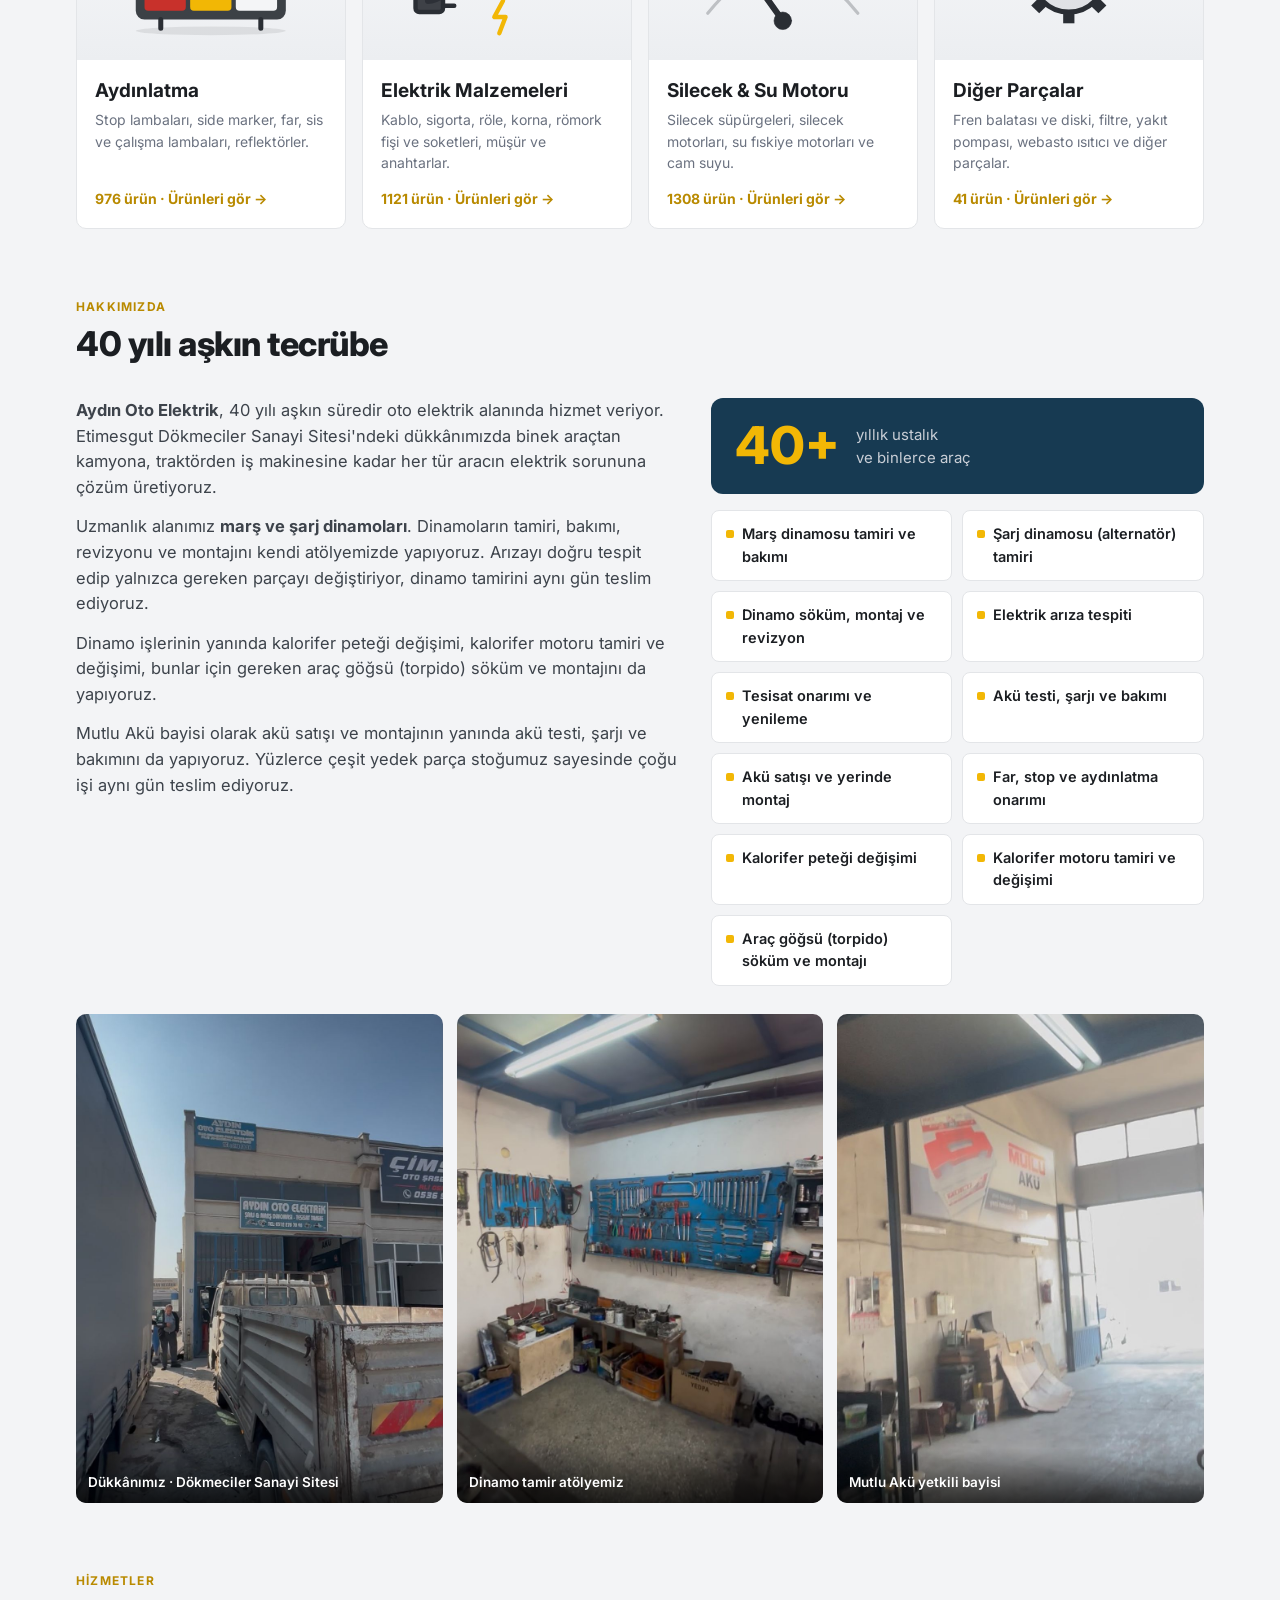
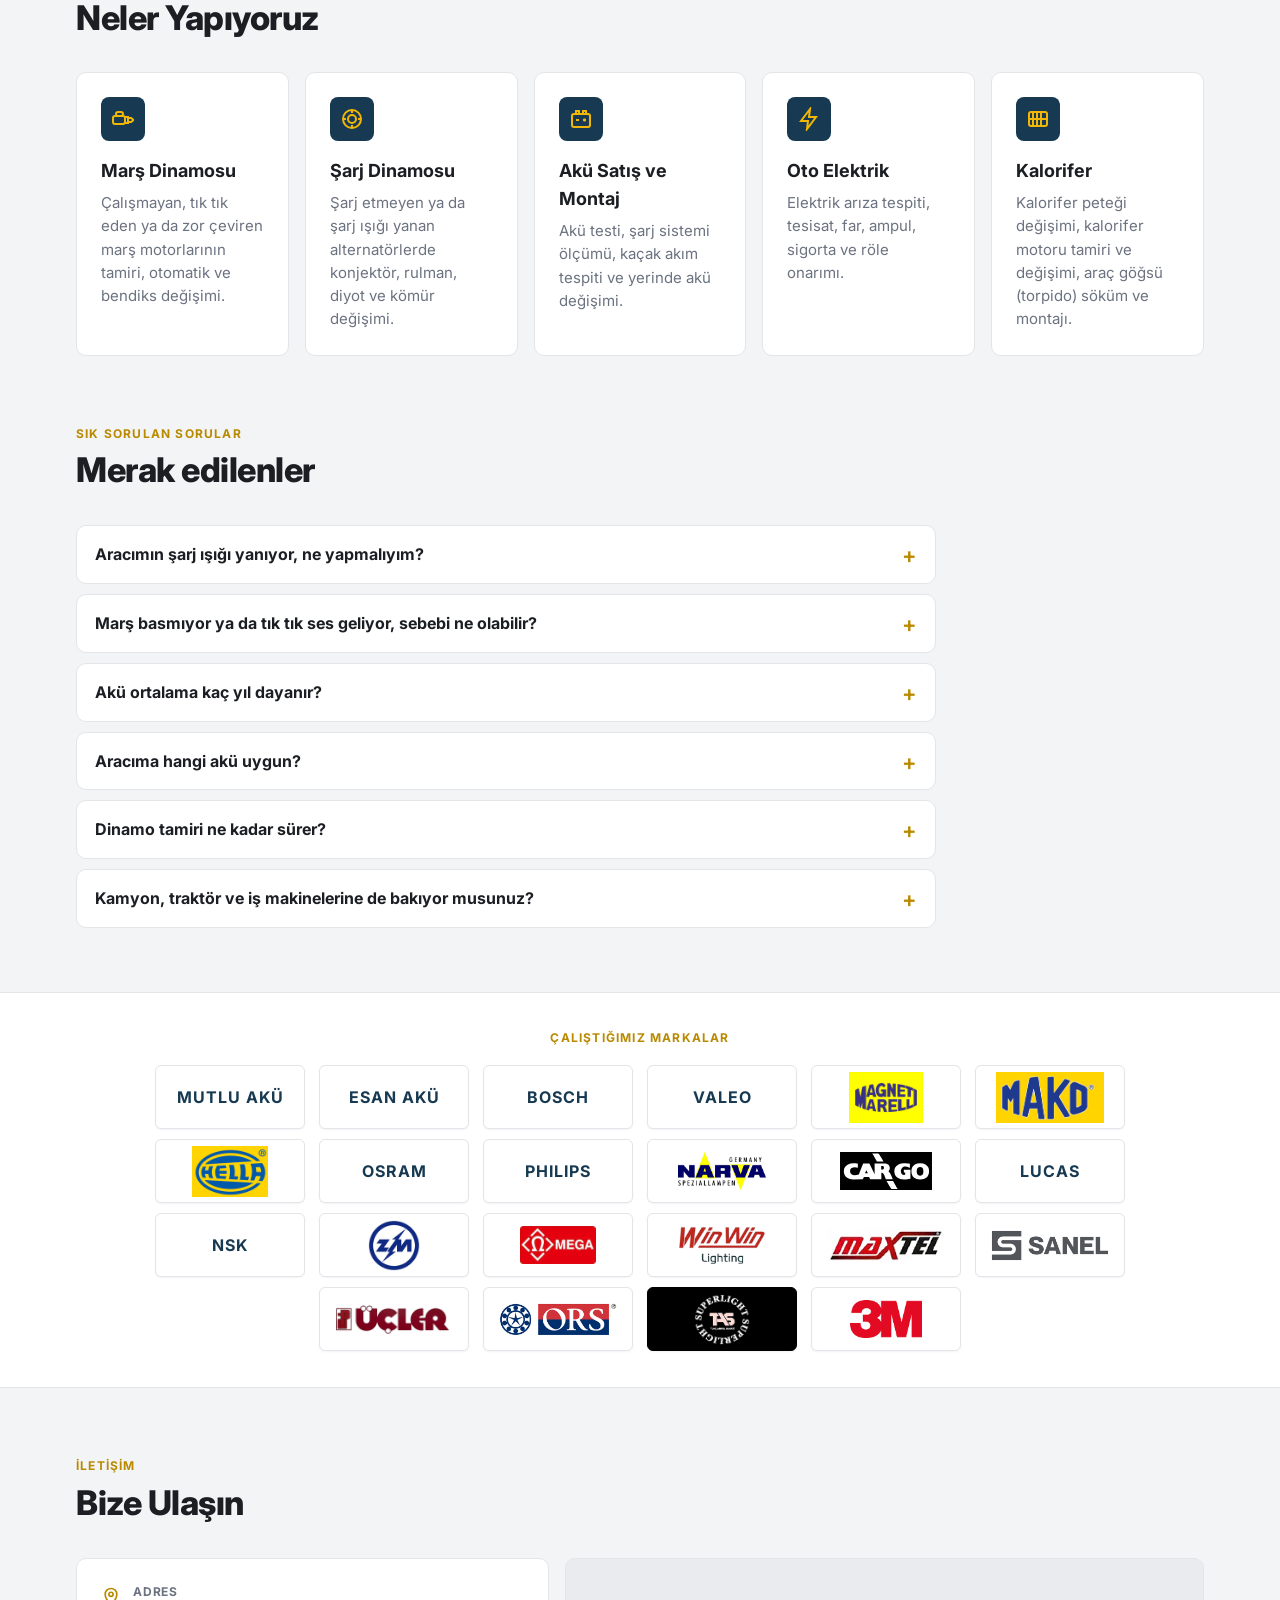
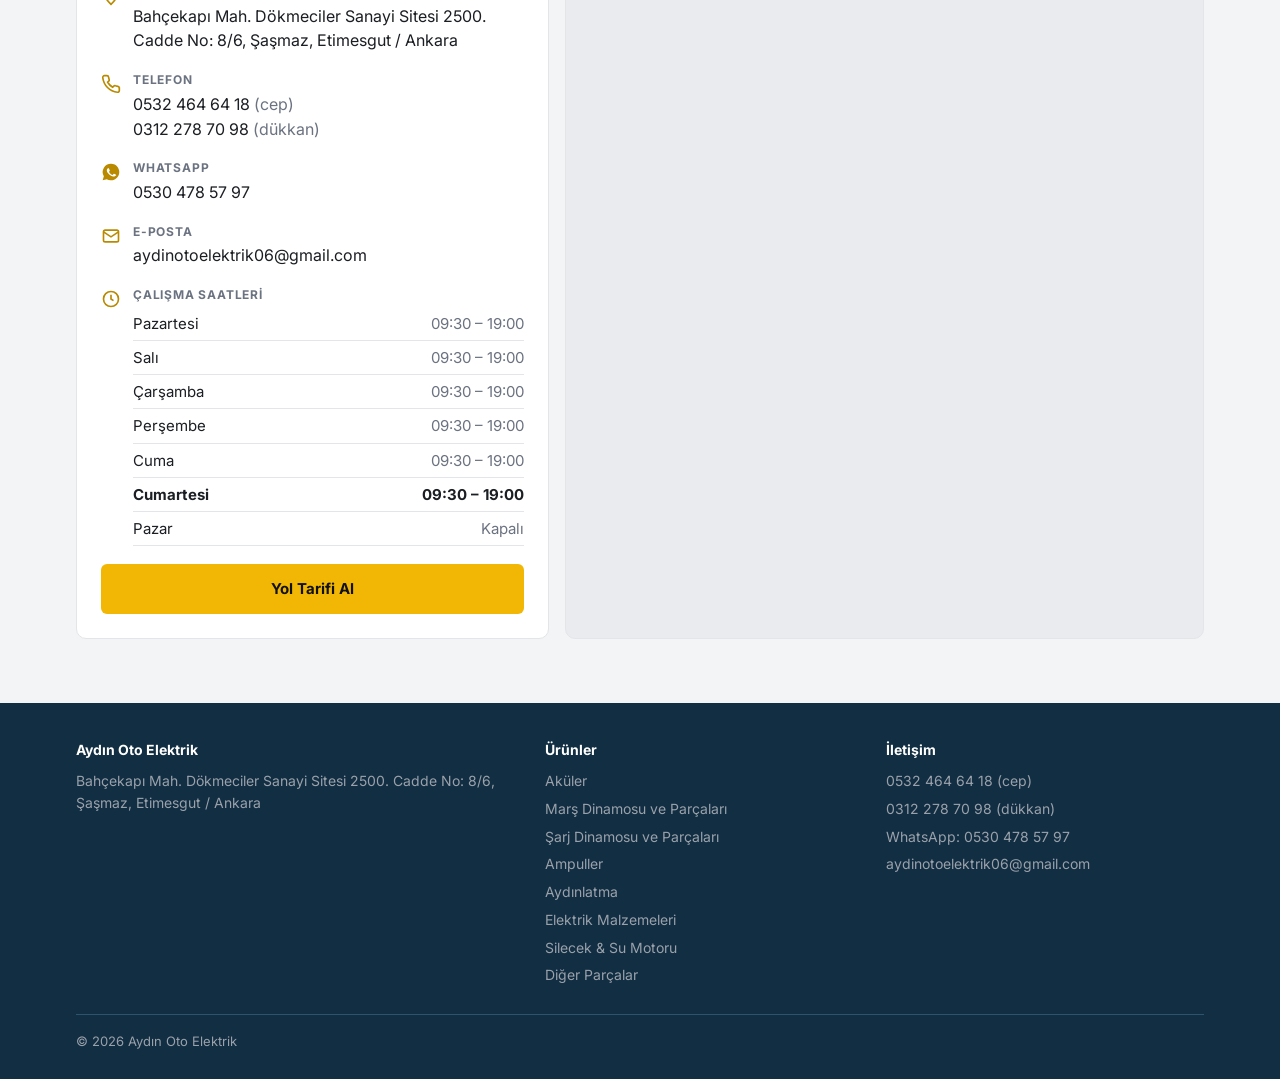
==== commit 1f4105f7: "Marka logoları: ORS, Superlight, 3M eklendi Co-Authored-By: Claude Opus 5.5 <noreply@anthropic.com> " ====
--- a/index.html
+++ b/index.html
@@ -5,7 +5,7 @@
 <meta name="viewport" content="width=device-width, initial-scale=1">
 <title>Aydın Oto Elektrik | Akü, Marş ve Şarj Dinamosu – Etimesgut Ankara</title>
 <meta name="description" content="Aydın Oto Elektrik — Dökmeciler Sanayi Sitesi, Şaşmaz / Etimesgut / Ankara. Mutlu ve Esan akü, marş dinamosu, şarj dinamosu, ampul satışı ve oto elektrik tamiri. Tel: 0312 278 70 98">
-<link rel="icon" href="favicon.svg?v=202610201720" type="image/svg+xml">
+<link rel="icon" href="favicon.svg?v=202610201730" type="image/svg+xml">
 <link rel="canonical" href="https://ahmetefekoc61-bit.github.io/aydin-oto-elektrik/">
 <meta name="theme-color" content="#173a52">
 <meta property="og:type" content="website">
@@ -17,7 +17,7 @@
 <meta property="og:image" content="https://ahmetefekoc61-bit.github.io/aydin-oto-elektrik/img/paylasim.jpg">
 <link rel="preconnect" href="https://fonts.googleapis.com">
 <link href="https://fonts.googleapis.com/css2?family=Inter:wght@400;500;600;700;800&display=swap" rel="stylesheet">
-<link rel="stylesheet" href="ortak.css?v=202610201720">
+<link rel="stylesheet" href="ortak.css?v=202610201730">
 <script type="application/ld+json">{"@context": "https://schema.org", "@type": "AutoRepair", "name": "Aydın Oto Elektrik", "image": "https://ahmetefekoc61-bit.github.io/aydin-oto-elektrik/img/dukkan.jpg", "url": "https://ahmetefekoc61-bit.github.io/aydin-oto-elektrik/", "telephone": "+903122787098", "email": "aydinotoelektrik06@gmail.com", "address": {"@type": "PostalAddress", "streetAddress": "Bahçekapı Mah. Dökmeciler Sanayi Sitesi 2500. Cadde No: 8/6, Şaşmaz", "addressLocality": "Etimesgut", "addressRegion": "Ankara", "addressCountry": "TR"}, "geo": {"@type": "GeoCoordinates", "latitude": 39.942039, "longitude": 32.715594}, "openingHoursSpecification": [{"@type": "OpeningHoursSpecification", "dayOfWeek": ["Monday", "Tuesday", "Wednesday", "Thursday", "Friday", "Saturday"], "opens": "09:30", "closes": "19:00"}], "description": "40 yılı aşkın tecrübeyle marş ve şarj dinamosu tamiri (aynı gün teslim), akü satışı ve montajı, oto elektrik arıza tespiti, tesisat onarımı, kalorifer peteği ve kalorifer motoru değişimi.", "areaServed": ["Etimesgut", "Şaşmaz", "Ankara"]}</script>
 <script type="application/ld+json">{"@context": "https://schema.org", "@type": "FAQPage", "mainEntity": [{"@type": "Question", "name": "Aracımın şarj ışığı yanıyor, ne yapmalıyım?", "acceptedAnswer": {"@type": "Answer", "text": "Şarj ışığı genellikle şarj dinamosu (alternatör), konjektör ya da kayış kaynaklı bir arızayı gösterir. Akü bir süre aracı idare eder ama kısa sürede boşalır. En kısa zamanda dükkânımıza getirin, şarj sistemini ölçüp arızayı aynı gün tespit edelim."}}, {"@type": "Question", "name": "Marş basmıyor ya da tık tık ses geliyor, sebebi ne olabilir?", "acceptedAnswer": {"@type": "Answer", "text": "En sık sebepler zayıf akü, gevşek ya da oksitlenmiş kutup başı, marş otomatiği veya marş kömürlerinin aşınmasıdır. Önce aküyü test ediyor, ardından marş dinamosunu söküp kontrol ediyoruz; çoğu zaman tamirle çözülür, komple değişim gerekmez."}}, {"@type": "Question", "name": "Akü ortalama kaç yıl dayanır?", "acceptedAnswer": {"@type": "Answer", "text": "Kullanıma ve iklime bağlı olarak binek araçlarda genellikle 3–5 yıl. Sık kısa mesafe sürüş, uzun süre park ve şarj sistemindeki arızalar ömrü kısaltır. Akünüzü dükkânımızda test edip durumunu söyleyebiliriz."}}, {"@type": "Question", "name": "Aracıma hangi akü uygun?", "acceptedAnswer": {"@type": "Answer", "text": "Doğru akü; aracın motoruna, Start-Stop olup olmamasına, kutu ölçüsüne ve kutup yönüne göre seçilir. Ruhsat bilgisi ya da mevcut akünün etiketiyle bize yazın, uygun Mutlu aküyü söyleyelim ve montajını yapalım."}}, {"@type": "Question", "name": "Dinamo tamiri ne kadar sürer?", "acceptedAnswer": {"@type": "Answer", "text": "Marş ve şarj dinamosu tamirini aynı gün teslim ediyoruz. Geniş yedek parça stoğumuz sayesinde aracınız beklemeden yola çıkar."}}, {"@type": "Question", "name": "Kamyon, traktör ve iş makinelerine de bakıyor musunuz?", "acceptedAnswer": {"@type": "Answer", "text": "Evet. 12V ve 24V sistemlerde binek araçtan kamyon, otobüs, traktör ve iş makinesine kadar her tür aracın marş, şarj ve elektrik tesisatı işini yapıyoruz."}}]}</script>
 </head>
@@ -168,9 +168,9 @@
 
 <div id="alt"></div>
 
-<script src="kategoriler.js?v=202610201720"></script>
-<script src="urunler.js?v=202610201720"></script>
-<script src="ortak.js?v=202610201720"></script>
+<script src="kategoriler.js?v=202610201730"></script>
+<script src="urunler.js?v=202610201730"></script>
+<script src="ortak.js?v=202610201730"></script>
 <script>anaSayfa();</script>
 </body>
 </html>
--- a/ortak.css
+++ b/ortak.css
@@ -182,6 +182,7 @@
 .brands span.logo img{max-height:38px;max-width:118px;object-fit:contain}
 .brands span.logo.dolu{padding:6px}
 .brands span.logo.dolu img{max-height:52px;max-width:138px}
+.brands span.logo.siyah{background:#000;border-color:#000}
 .brands span.logo.koyu{background:var(--ink);border-color:var(--ink)}
 .brands span.yazi{font-size:16px;color:var(--ink);text-transform:uppercase;letter-spacing:1px;text-align:center;line-height:1.15}
 @media(max-width:560px){.brands span{width:calc(50% - 7px)}}
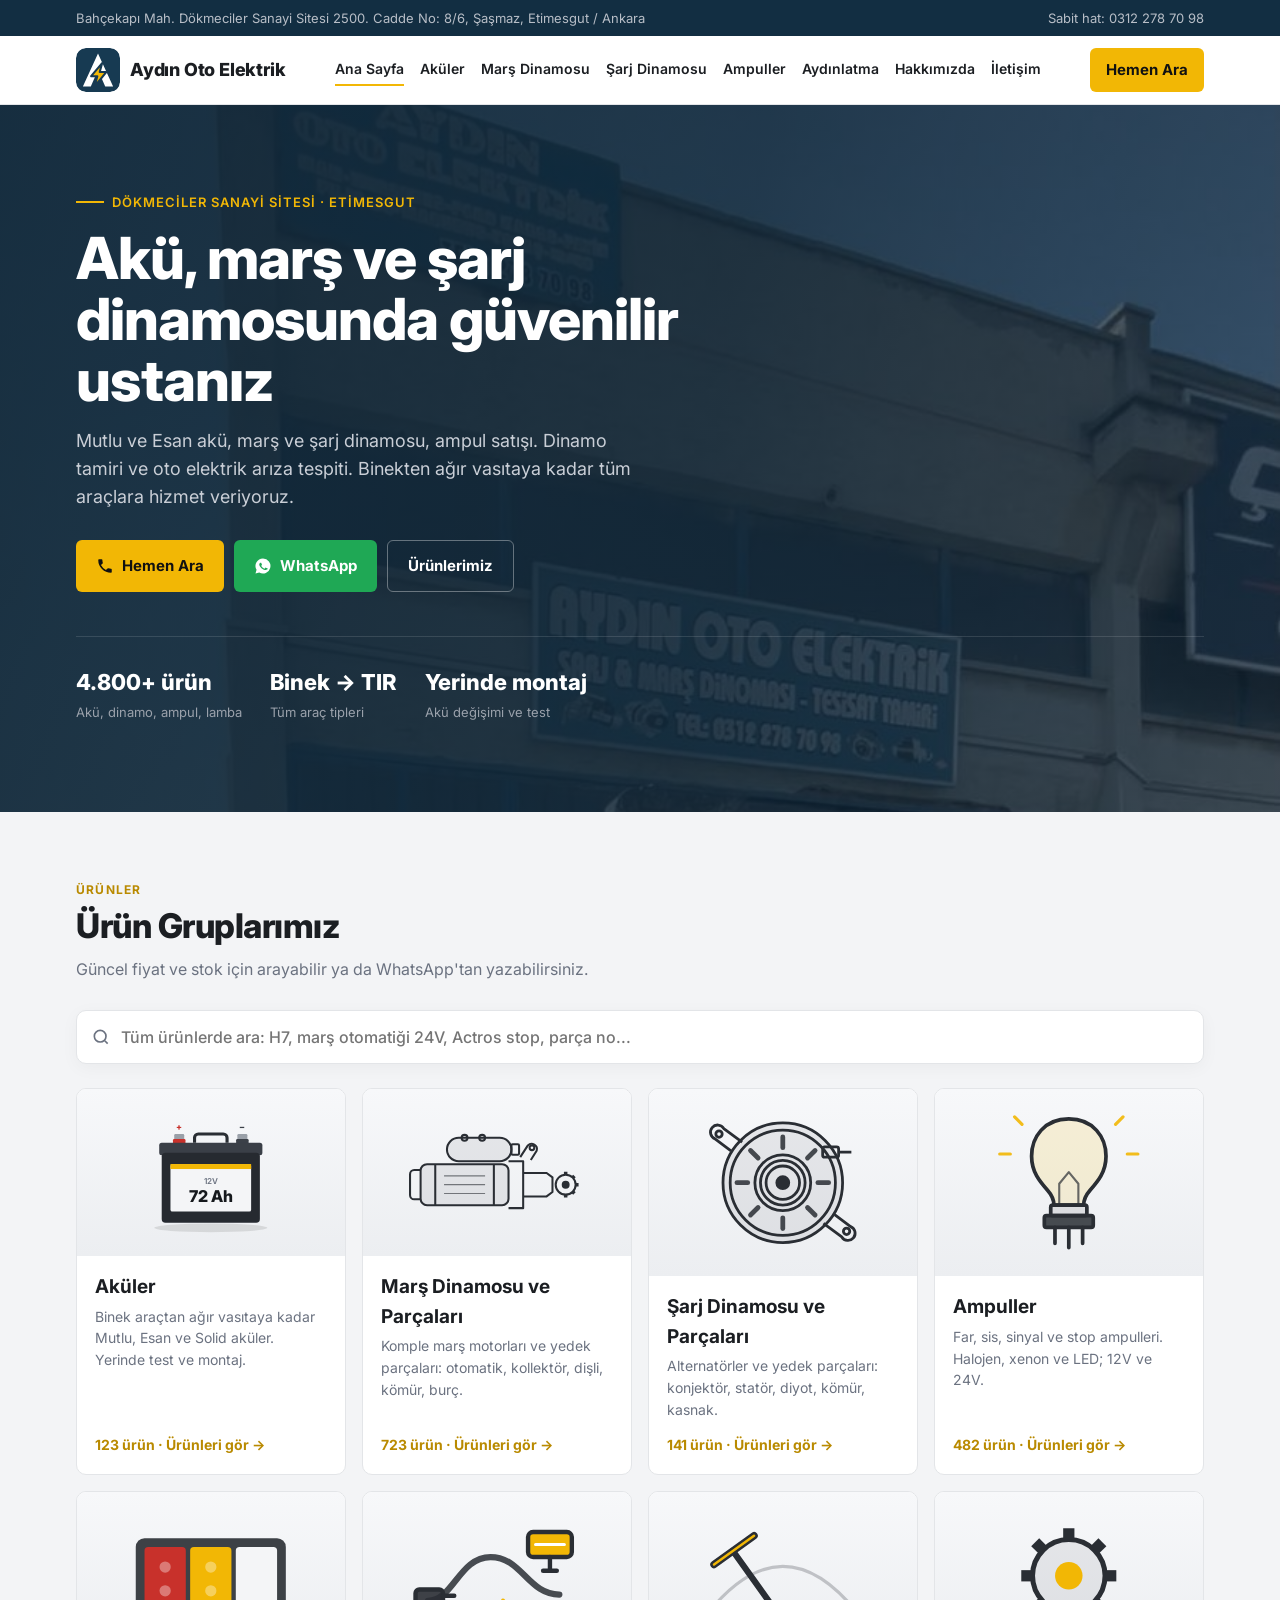
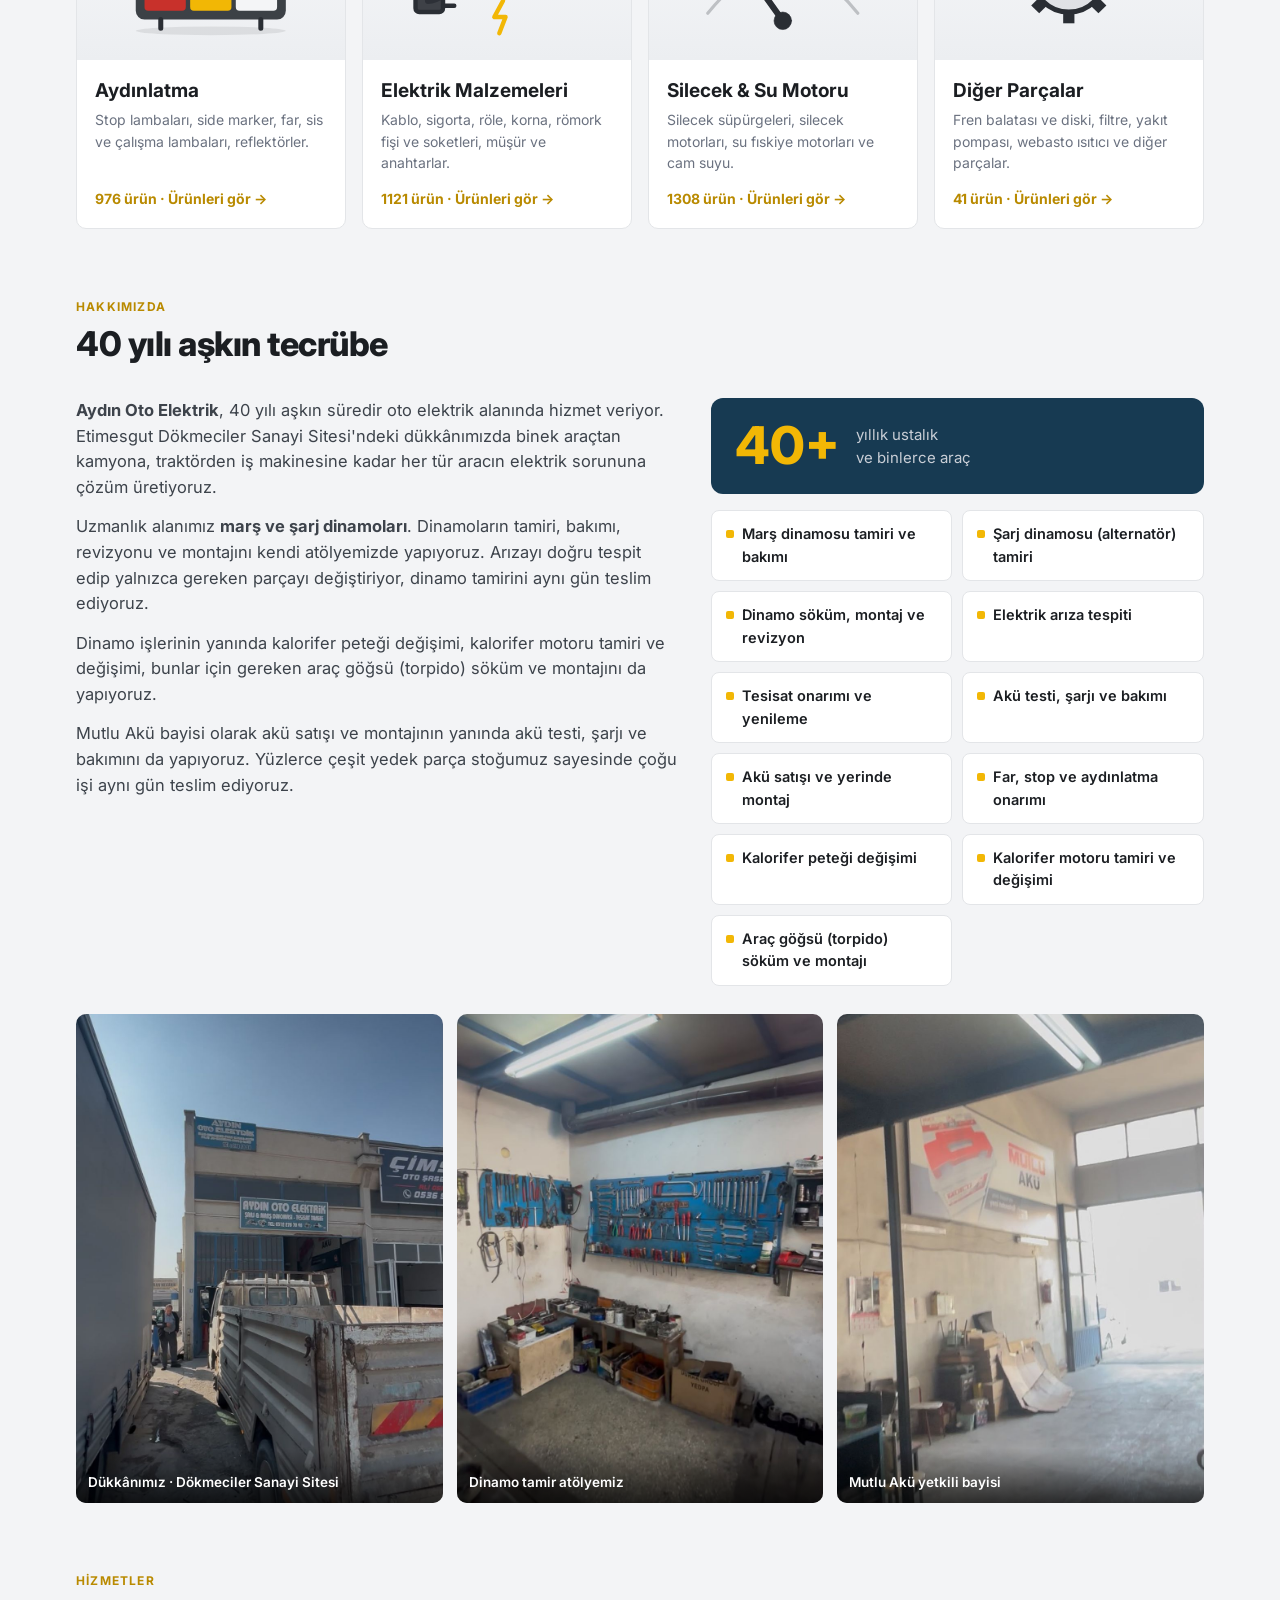
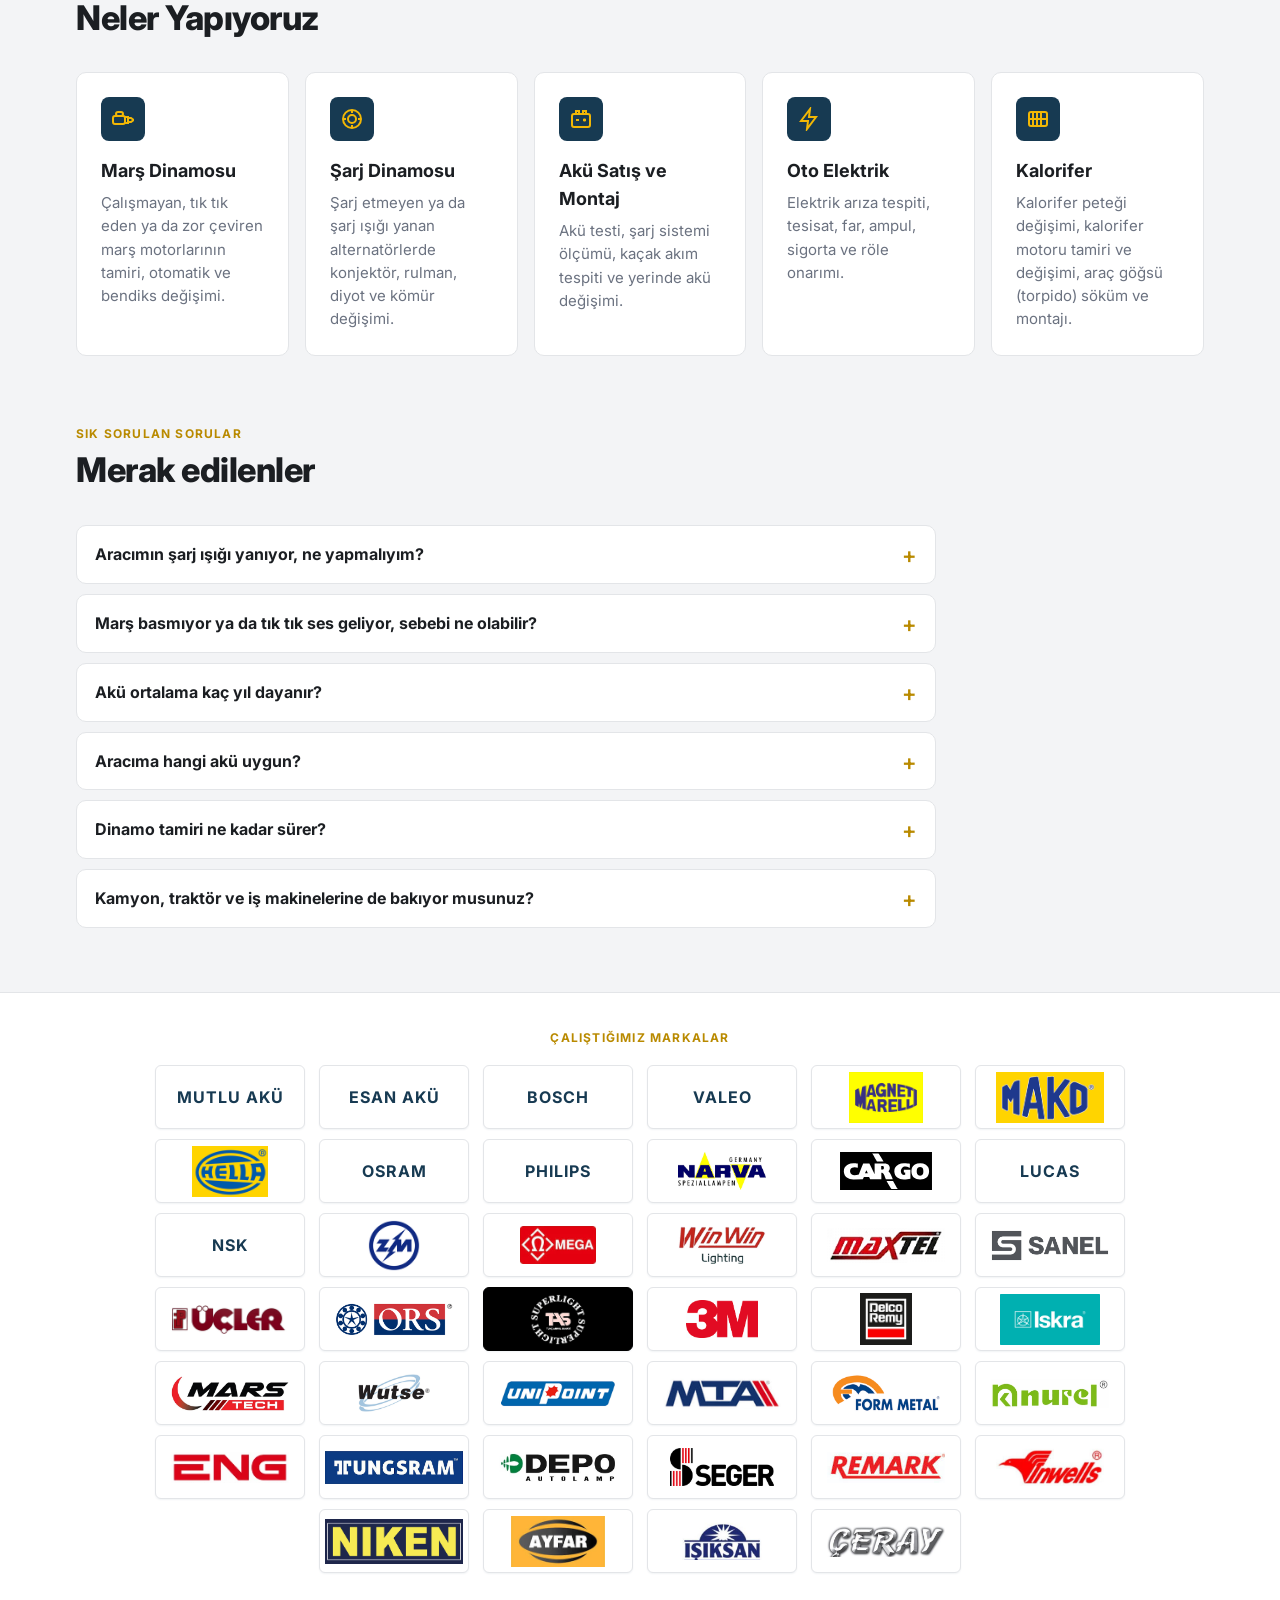
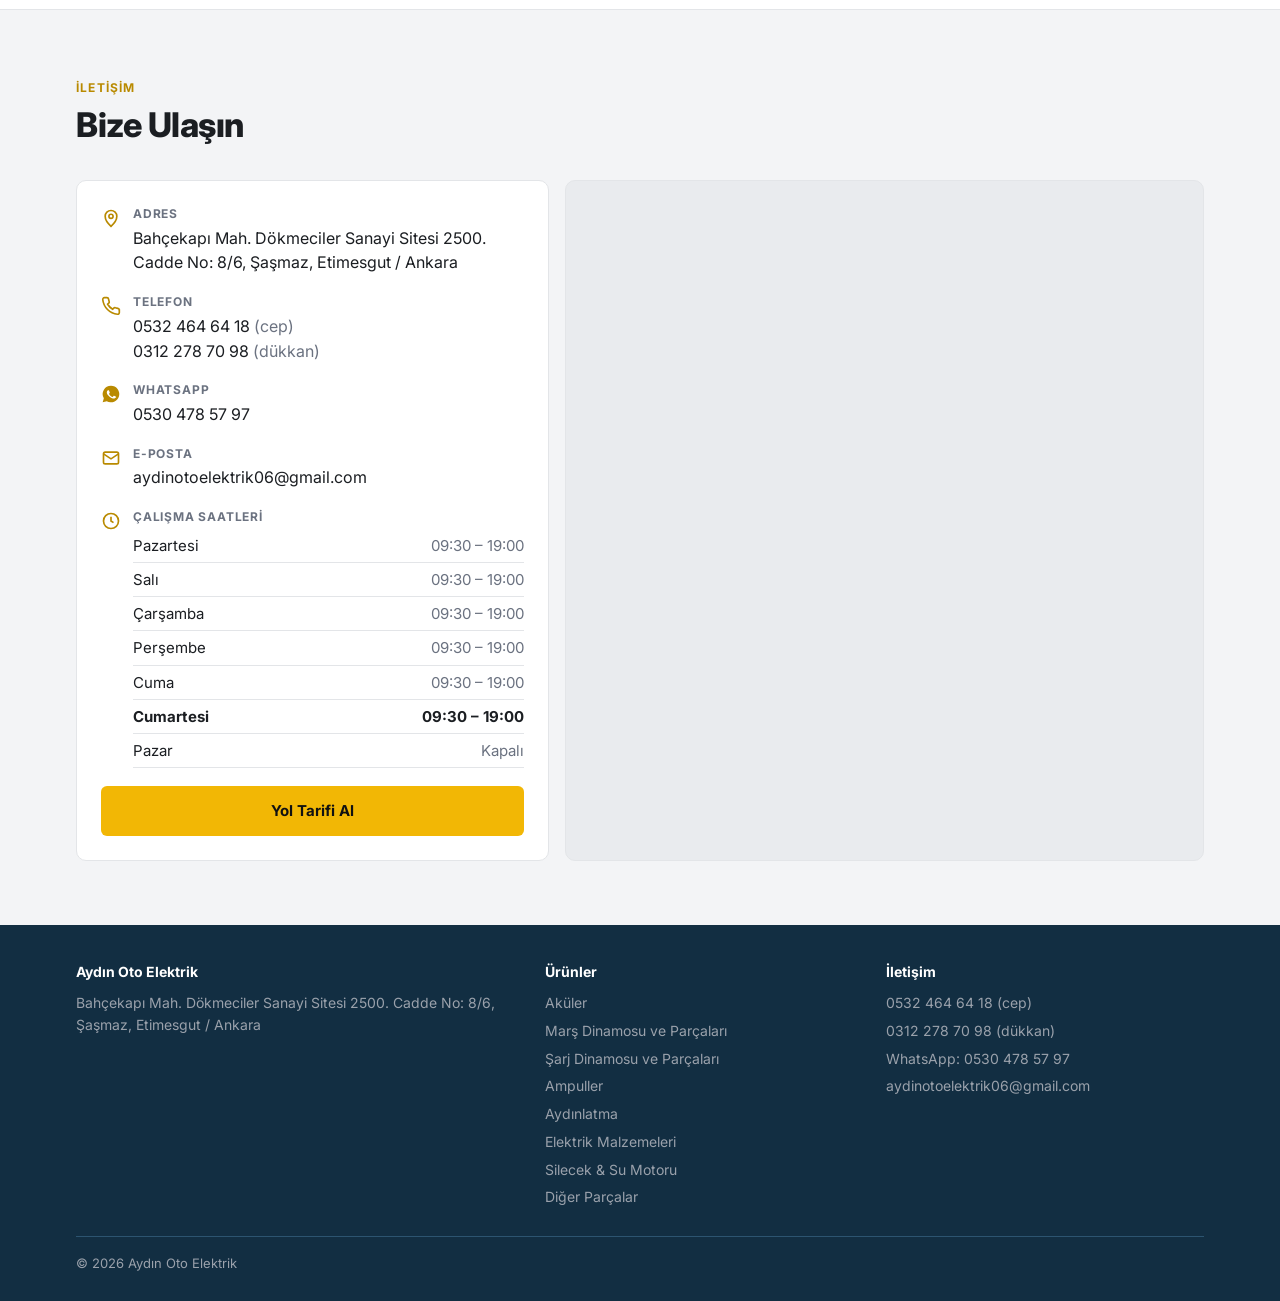
==== commit 77ccfa2c: "18 yeni marka logosu eklendi Co-Authored-By: Claude Opus 5.5 <noreply@anthropic.com> Claude-Session:" ====
--- a/index.html
+++ b/index.html
@@ -5,7 +5,7 @@
 <meta name="viewport" content="width=device-width, initial-scale=1">
 <title>Aydın Oto Elektrik | Akü, Marş ve Şarj Dinamosu – Etimesgut Ankara</title>
 <meta name="description" content="Aydın Oto Elektrik — Dökmeciler Sanayi Sitesi, Şaşmaz / Etimesgut / Ankara. Mutlu ve Esan akü, marş dinamosu, şarj dinamosu, ampul satışı ve oto elektrik tamiri. Tel: 0312 278 70 98">
-<link rel="icon" href="favicon.svg?v=202610201730" type="image/svg+xml">
+<link rel="icon" href="favicon.svg?v=202610201745" type="image/svg+xml">
 <link rel="canonical" href="https://ahmetefekoc61-bit.github.io/aydin-oto-elektrik/">
 <meta name="theme-color" content="#173a52">
 <meta property="og:type" content="website">
@@ -17,7 +17,7 @@
 <meta property="og:image" content="https://ahmetefekoc61-bit.github.io/aydin-oto-elektrik/img/paylasim.jpg">
 <link rel="preconnect" href="https://fonts.googleapis.com">
 <link href="https://fonts.googleapis.com/css2?family=Inter:wght@400;500;600;700;800&display=swap" rel="stylesheet">
-<link rel="stylesheet" href="ortak.css?v=202610201730">
+<link rel="stylesheet" href="ortak.css?v=202610201745">
 <script type="application/ld+json">{"@context": "https://schema.org", "@type": "AutoRepair", "name": "Aydın Oto Elektrik", "image": "https://ahmetefekoc61-bit.github.io/aydin-oto-elektrik/img/dukkan.jpg", "url": "https://ahmetefekoc61-bit.github.io/aydin-oto-elektrik/", "telephone": "+903122787098", "email": "aydinotoelektrik06@gmail.com", "address": {"@type": "PostalAddress", "streetAddress": "Bahçekapı Mah. Dökmeciler Sanayi Sitesi 2500. Cadde No: 8/6, Şaşmaz", "addressLocality": "Etimesgut", "addressRegion": "Ankara", "addressCountry": "TR"}, "geo": {"@type": "GeoCoordinates", "latitude": 39.942039, "longitude": 32.715594}, "openingHoursSpecification": [{"@type": "OpeningHoursSpecification", "dayOfWeek": ["Monday", "Tuesday", "Wednesday", "Thursday", "Friday", "Saturday"], "opens": "09:30", "closes": "19:00"}], "description": "40 yılı aşkın tecrübeyle marş ve şarj dinamosu tamiri (aynı gün teslim), akü satışı ve montajı, oto elektrik arıza tespiti, tesisat onarımı, kalorifer peteği ve kalorifer motoru değişimi.", "areaServed": ["Etimesgut", "Şaşmaz", "Ankara"]}</script>
 <script type="application/ld+json">{"@context": "https://schema.org", "@type": "FAQPage", "mainEntity": [{"@type": "Question", "name": "Aracımın şarj ışığı yanıyor, ne yapmalıyım?", "acceptedAnswer": {"@type": "Answer", "text": "Şarj ışığı genellikle şarj dinamosu (alternatör), konjektör ya da kayış kaynaklı bir arızayı gösterir. Akü bir süre aracı idare eder ama kısa sürede boşalır. En kısa zamanda dükkânımıza getirin, şarj sistemini ölçüp arızayı aynı gün tespit edelim."}}, {"@type": "Question", "name": "Marş basmıyor ya da tık tık ses geliyor, sebebi ne olabilir?", "acceptedAnswer": {"@type": "Answer", "text": "En sık sebepler zayıf akü, gevşek ya da oksitlenmiş kutup başı, marş otomatiği veya marş kömürlerinin aşınmasıdır. Önce aküyü test ediyor, ardından marş dinamosunu söküp kontrol ediyoruz; çoğu zaman tamirle çözülür, komple değişim gerekmez."}}, {"@type": "Question", "name": "Akü ortalama kaç yıl dayanır?", "acceptedAnswer": {"@type": "Answer", "text": "Kullanıma ve iklime bağlı olarak binek araçlarda genellikle 3–5 yıl. Sık kısa mesafe sürüş, uzun süre park ve şarj sistemindeki arızalar ömrü kısaltır. Akünüzü dükkânımızda test edip durumunu söyleyebiliriz."}}, {"@type": "Question", "name": "Aracıma hangi akü uygun?", "acceptedAnswer": {"@type": "Answer", "text": "Doğru akü; aracın motoruna, Start-Stop olup olmamasına, kutu ölçüsüne ve kutup yönüne göre seçilir. Ruhsat bilgisi ya da mevcut akünün etiketiyle bize yazın, uygun Mutlu aküyü söyleyelim ve montajını yapalım."}}, {"@type": "Question", "name": "Dinamo tamiri ne kadar sürer?", "acceptedAnswer": {"@type": "Answer", "text": "Marş ve şarj dinamosu tamirini aynı gün teslim ediyoruz. Geniş yedek parça stoğumuz sayesinde aracınız beklemeden yola çıkar."}}, {"@type": "Question", "name": "Kamyon, traktör ve iş makinelerine de bakıyor musunuz?", "acceptedAnswer": {"@type": "Answer", "text": "Evet. 12V ve 24V sistemlerde binek araçtan kamyon, otobüs, traktör ve iş makinesine kadar her tür aracın marş, şarj ve elektrik tesisatı işini yapıyoruz."}}]}</script>
 </head>
@@ -168,9 +168,9 @@
 
 <div id="alt"></div>
 
-<script src="kategoriler.js?v=202610201730"></script>
-<script src="urunler.js?v=202610201730"></script>
-<script src="ortak.js?v=202610201730"></script>
+<script src="kategoriler.js?v=202610201745"></script>
+<script src="urunler.js?v=202610201745"></script>
+<script src="ortak.js?v=202610201745"></script>
 <script>anaSayfa();</script>
 </body>
 </html>
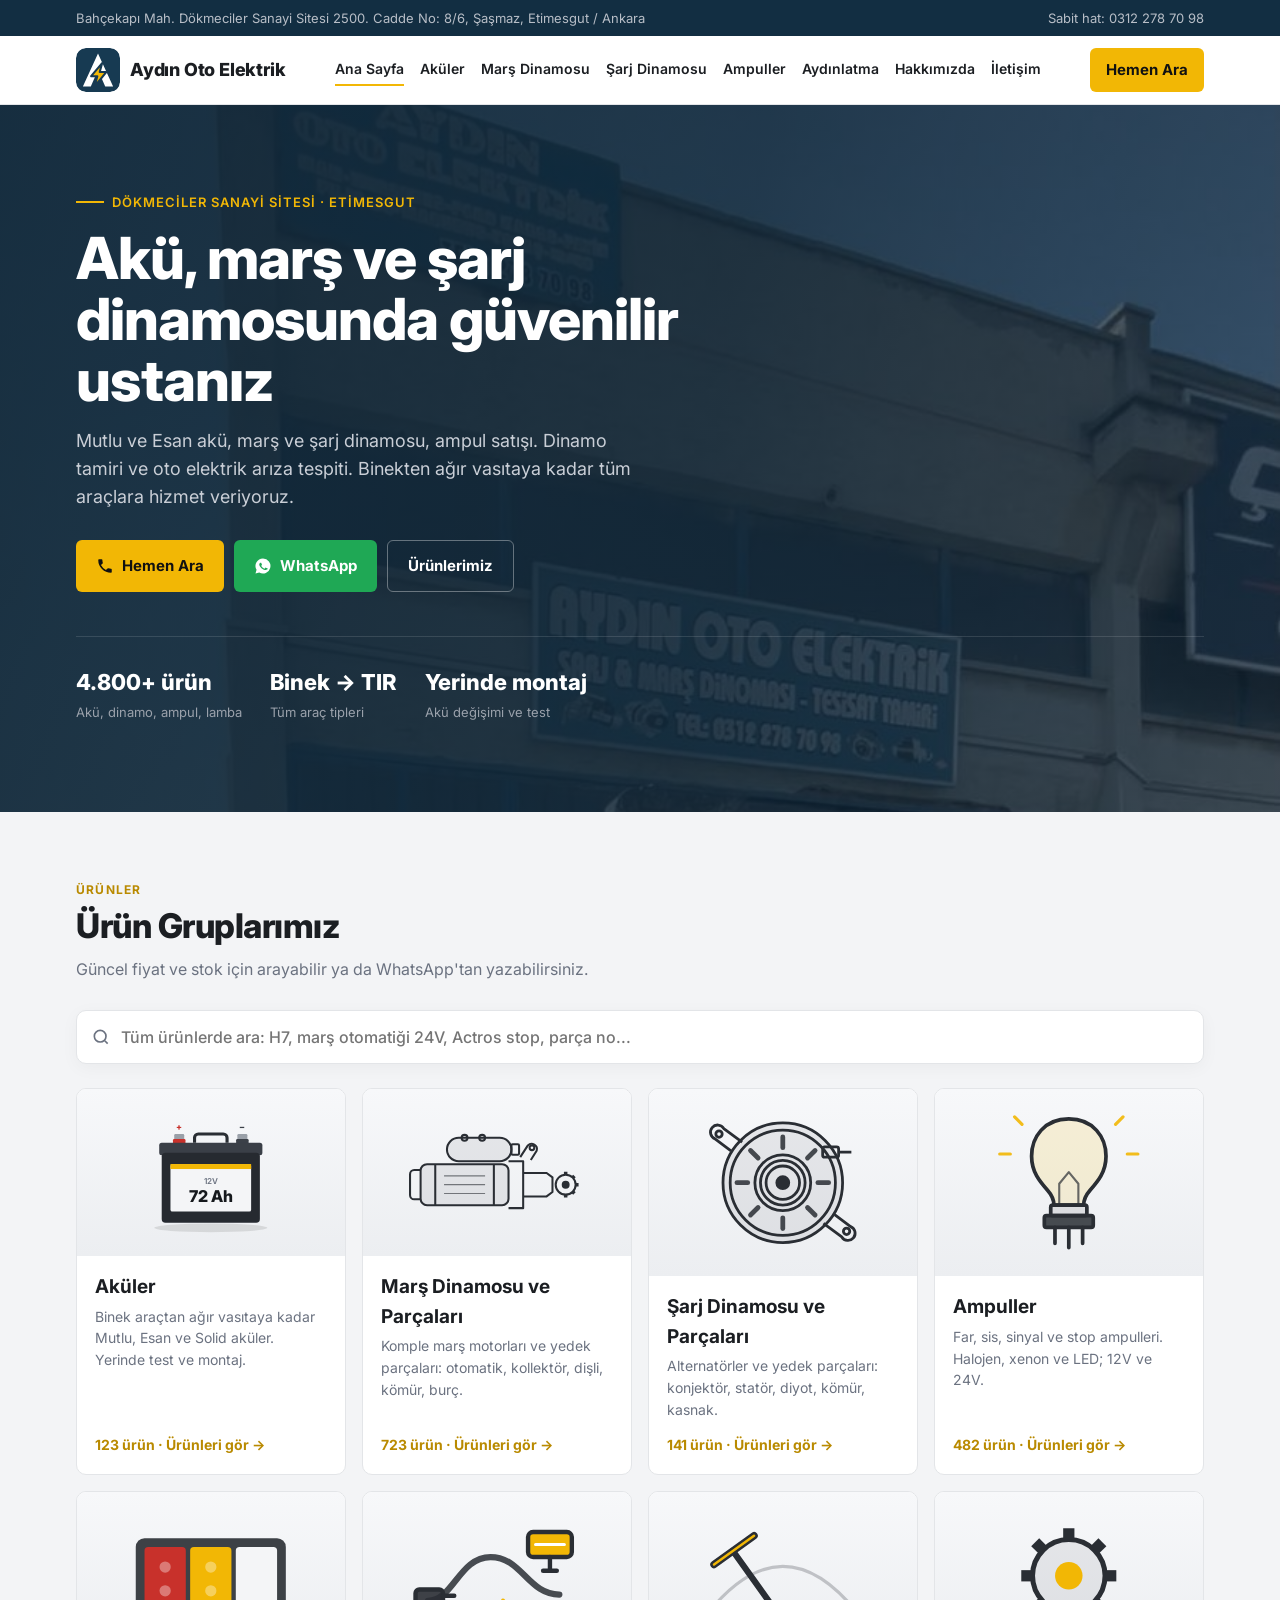
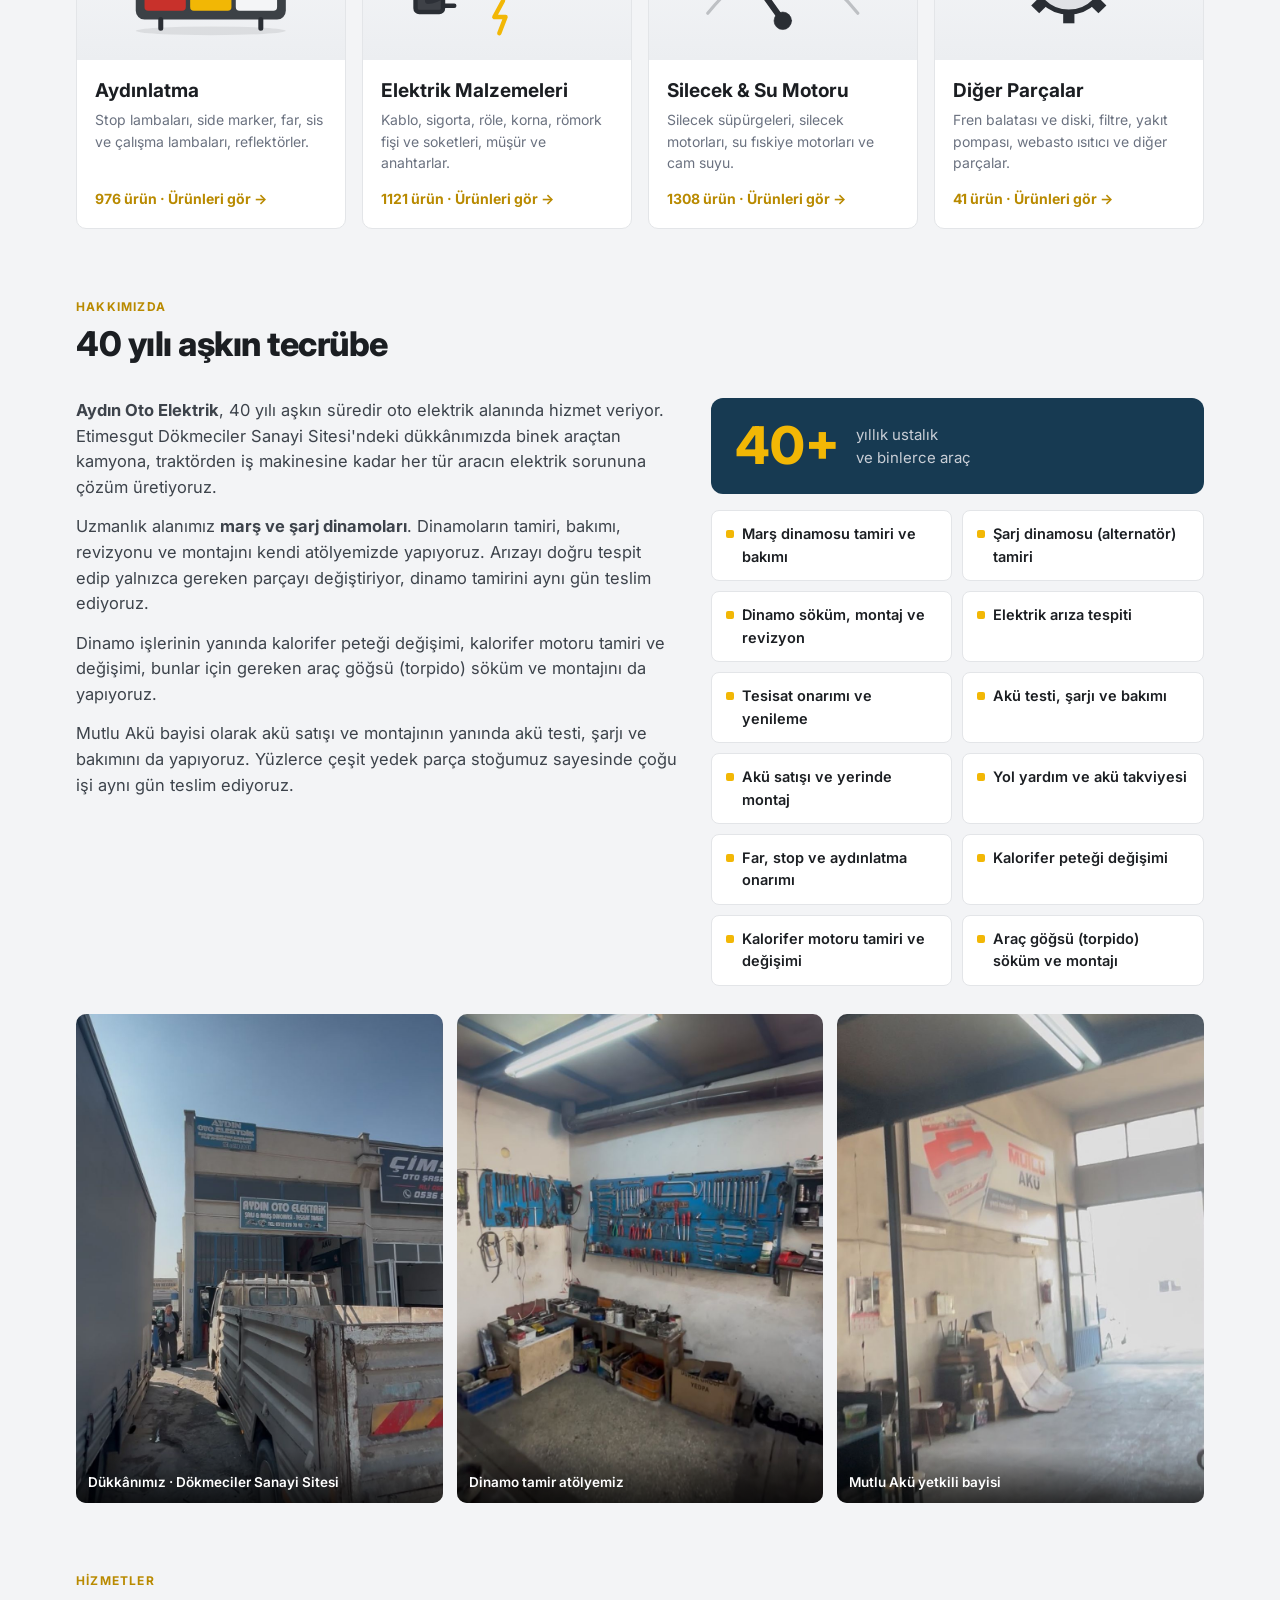
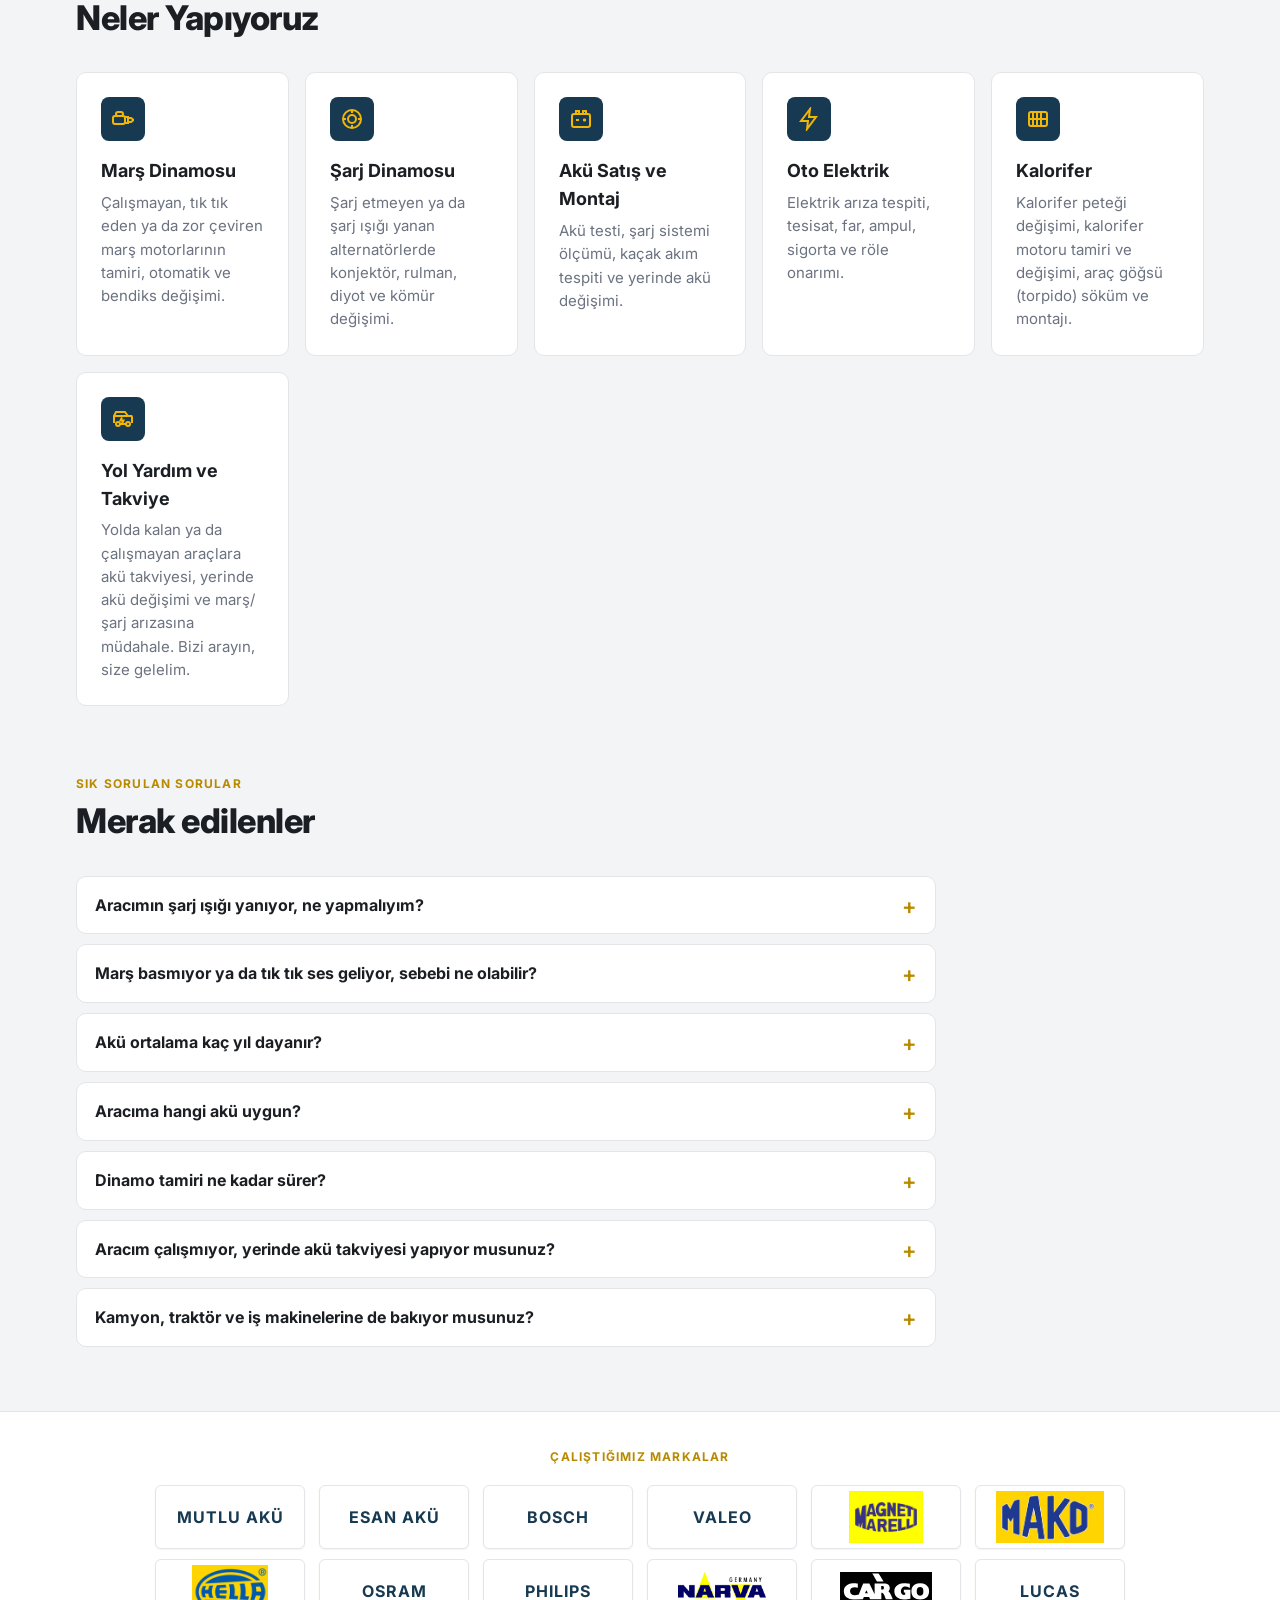
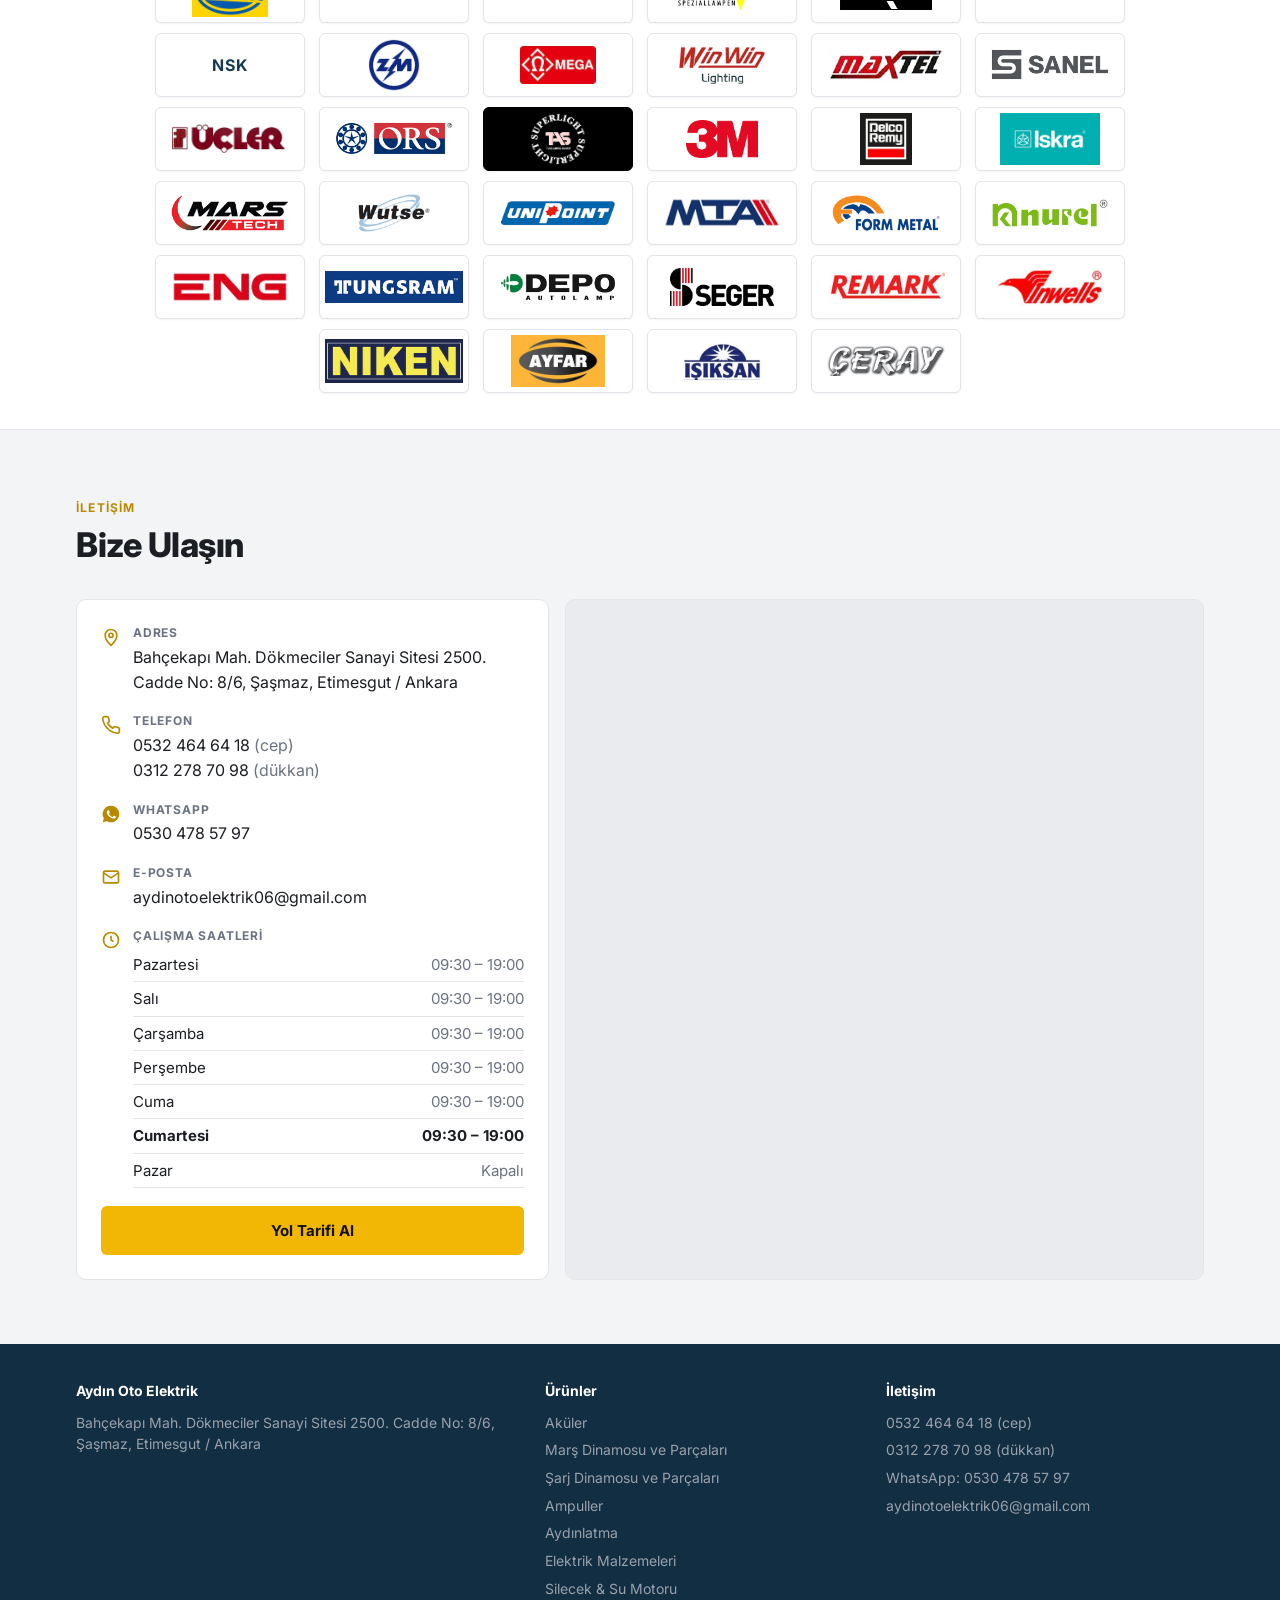
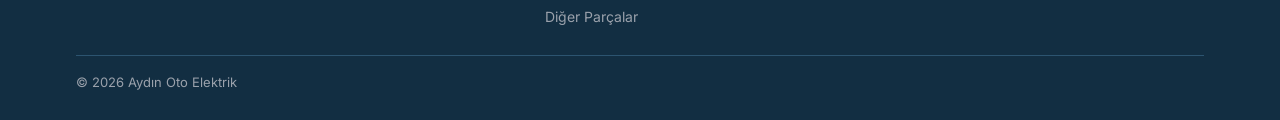
==== commit aeed67a8: "Hizmetlere yol yardım ve akü takviyesi eklendi Co-Authored-By: Claude Opus 5.5 <noreply@anthropic.co" ====
--- a/index.html
+++ b/index.html
@@ -5,7 +5,7 @@
 <meta name="viewport" content="width=device-width, initial-scale=1">
 <title>Aydın Oto Elektrik | Akü, Marş ve Şarj Dinamosu – Etimesgut Ankara</title>
 <meta name="description" content="Aydın Oto Elektrik — Dökmeciler Sanayi Sitesi, Şaşmaz / Etimesgut / Ankara. Mutlu ve Esan akü, marş dinamosu, şarj dinamosu, ampul satışı ve oto elektrik tamiri. Tel: 0312 278 70 98">
-<link rel="icon" href="favicon.svg?v=202610201745" type="image/svg+xml">
+<link rel="icon" href="favicon.svg?v=202610201800" type="image/svg+xml">
 <link rel="canonical" href="https://ahmetefekoc61-bit.github.io/aydin-oto-elektrik/">
 <meta name="theme-color" content="#173a52">
 <meta property="og:type" content="website">
@@ -17,9 +17,9 @@
 <meta property="og:image" content="https://ahmetefekoc61-bit.github.io/aydin-oto-elektrik/img/paylasim.jpg">
 <link rel="preconnect" href="https://fonts.googleapis.com">
 <link href="https://fonts.googleapis.com/css2?family=Inter:wght@400;500;600;700;800&display=swap" rel="stylesheet">
-<link rel="stylesheet" href="ortak.css?v=202610201745">
+<link rel="stylesheet" href="ortak.css?v=202610201800">
 <script type="application/ld+json">{"@context": "https://schema.org", "@type": "AutoRepair", "name": "Aydın Oto Elektrik", "image": "https://ahmetefekoc61-bit.github.io/aydin-oto-elektrik/img/dukkan.jpg", "url": "https://ahmetefekoc61-bit.github.io/aydin-oto-elektrik/", "telephone": "+903122787098", "email": "aydinotoelektrik06@gmail.com", "address": {"@type": "PostalAddress", "streetAddress": "Bahçekapı Mah. Dökmeciler Sanayi Sitesi 2500. Cadde No: 8/6, Şaşmaz", "addressLocality": "Etimesgut", "addressRegion": "Ankara", "addressCountry": "TR"}, "geo": {"@type": "GeoCoordinates", "latitude": 39.942039, "longitude": 32.715594}, "openingHoursSpecification": [{"@type": "OpeningHoursSpecification", "dayOfWeek": ["Monday", "Tuesday", "Wednesday", "Thursday", "Friday", "Saturday"], "opens": "09:30", "closes": "19:00"}], "description": "40 yılı aşkın tecrübeyle marş ve şarj dinamosu tamiri (aynı gün teslim), akü satışı ve montajı, oto elektrik arıza tespiti, tesisat onarımı, kalorifer peteği ve kalorifer motoru değişimi.", "areaServed": ["Etimesgut", "Şaşmaz", "Ankara"]}</script>
-<script type="application/ld+json">{"@context": "https://schema.org", "@type": "FAQPage", "mainEntity": [{"@type": "Question", "name": "Aracımın şarj ışığı yanıyor, ne yapmalıyım?", "acceptedAnswer": {"@type": "Answer", "text": "Şarj ışığı genellikle şarj dinamosu (alternatör), konjektör ya da kayış kaynaklı bir arızayı gösterir. Akü bir süre aracı idare eder ama kısa sürede boşalır. En kısa zamanda dükkânımıza getirin, şarj sistemini ölçüp arızayı aynı gün tespit edelim."}}, {"@type": "Question", "name": "Marş basmıyor ya da tık tık ses geliyor, sebebi ne olabilir?", "acceptedAnswer": {"@type": "Answer", "text": "En sık sebepler zayıf akü, gevşek ya da oksitlenmiş kutup başı, marş otomatiği veya marş kömürlerinin aşınmasıdır. Önce aküyü test ediyor, ardından marş dinamosunu söküp kontrol ediyoruz; çoğu zaman tamirle çözülür, komple değişim gerekmez."}}, {"@type": "Question", "name": "Akü ortalama kaç yıl dayanır?", "acceptedAnswer": {"@type": "Answer", "text": "Kullanıma ve iklime bağlı olarak binek araçlarda genellikle 3–5 yıl. Sık kısa mesafe sürüş, uzun süre park ve şarj sistemindeki arızalar ömrü kısaltır. Akünüzü dükkânımızda test edip durumunu söyleyebiliriz."}}, {"@type": "Question", "name": "Aracıma hangi akü uygun?", "acceptedAnswer": {"@type": "Answer", "text": "Doğru akü; aracın motoruna, Start-Stop olup olmamasına, kutu ölçüsüne ve kutup yönüne göre seçilir. Ruhsat bilgisi ya da mevcut akünün etiketiyle bize yazın, uygun Mutlu aküyü söyleyelim ve montajını yapalım."}}, {"@type": "Question", "name": "Dinamo tamiri ne kadar sürer?", "acceptedAnswer": {"@type": "Answer", "text": "Marş ve şarj dinamosu tamirini aynı gün teslim ediyoruz. Geniş yedek parça stoğumuz sayesinde aracınız beklemeden yola çıkar."}}, {"@type": "Question", "name": "Kamyon, traktör ve iş makinelerine de bakıyor musunuz?", "acceptedAnswer": {"@type": "Answer", "text": "Evet. 12V ve 24V sistemlerde binek araçtan kamyon, otobüs, traktör ve iş makinesine kadar her tür aracın marş, şarj ve elektrik tesisatı işini yapıyoruz."}}]}</script>
+<script type="application/ld+json">{"@context": "https://schema.org", "@type": "FAQPage", "mainEntity": [{"@type": "Question", "name": "Aracımın şarj ışığı yanıyor, ne yapmalıyım?", "acceptedAnswer": {"@type": "Answer", "text": "Şarj ışığı genellikle şarj dinamosu (alternatör), konjektör ya da kayış kaynaklı bir arızayı gösterir. Akü bir süre aracı idare eder ama kısa sürede boşalır. En kısa zamanda dükkânımıza getirin, şarj sistemini ölçüp arızayı aynı gün tespit edelim."}}, {"@type": "Question", "name": "Marş basmıyor ya da tık tık ses geliyor, sebebi ne olabilir?", "acceptedAnswer": {"@type": "Answer", "text": "En sık sebepler zayıf akü, gevşek ya da oksitlenmiş kutup başı, marş otomatiği veya marş kömürlerinin aşınmasıdır. Önce aküyü test ediyor, ardından marş dinamosunu söküp kontrol ediyoruz; çoğu zaman tamirle çözülür, komple değişim gerekmez."}}, {"@type": "Question", "name": "Akü ortalama kaç yıl dayanır?", "acceptedAnswer": {"@type": "Answer", "text": "Kullanıma ve iklime bağlı olarak binek araçlarda genellikle 3–5 yıl. Sık kısa mesafe sürüş, uzun süre park ve şarj sistemindeki arızalar ömrü kısaltır. Akünüzü dükkânımızda test edip durumunu söyleyebiliriz."}}, {"@type": "Question", "name": "Aracıma hangi akü uygun?", "acceptedAnswer": {"@type": "Answer", "text": "Doğru akü; aracın motoruna, Start-Stop olup olmamasına, kutu ölçüsüne ve kutup yönüne göre seçilir. Ruhsat bilgisi ya da mevcut akünün etiketiyle bize yazın, uygun Mutlu aküyü söyleyelim ve montajını yapalım."}}, {"@type": "Question", "name": "Dinamo tamiri ne kadar sürer?", "acceptedAnswer": {"@type": "Answer", "text": "Marş ve şarj dinamosu tamirini aynı gün teslim ediyoruz. Geniş yedek parça stoğumuz sayesinde aracınız beklemeden yola çıkar."}}, {"@type": "Question", "name": "Aracım çalışmıyor, yerinde akü takviyesi yapıyor musunuz?", "acceptedAnswer": {"@type": "Answer", "text": "Evet. Aküsü bittiği için çalışmayan ya da yolda kalan araçlara takviye yapıyor, gerekirse aküyü yerinde değiştiriyoruz. Konumunuzu telefonla ya da WhatsApp'tan bize iletmeniz yeterli."}}, {"@type": "Question", "name": "Kamyon, traktör ve iş makinelerine de bakıyor musunuz?", "acceptedAnswer": {"@type": "Answer", "text": "Evet. 12V ve 24V sistemlerde binek araçtan kamyon, otobüs, traktör ve iş makinesine kadar her tür aracın marş, şarj ve elektrik tesisatı işini yapıyoruz."}}]}</script>
 </head>
 <body>
 <div id="ust"></div>
@@ -92,6 +92,7 @@
           <li>Tesisat onarımı ve yenileme</li>
           <li>Akü testi, şarjı ve bakımı</li>
           <li>Akü satışı ve yerinde montaj</li>
+          <li>Yol yardım ve akü takviyesi</li>
           <li>Far, stop ve aydınlatma onarımı</li>
           <li>Kalorifer peteği değişimi</li>
           <li>Kalorifer motoru tamiri ve değişimi</li>
@@ -116,6 +117,7 @@
       <div class="s"><div class="ic"><svg viewBox="0 0 24 24" fill="none" stroke="currentColor" stroke-width="2"><rect x="3" y="7" width="18" height="13" rx="2"/><path d="M7 7V4h3v3M14 7V4h3v3M7 13h3M15.5 11.5v3M14 13h3"/></svg></div><h3>Akü Satış ve Montaj</h3><p>Akü testi, şarj sistemi ölçümü, kaçak akım tespiti ve yerinde akü değişimi.</p></div>
       <div class="s"><div class="ic"><svg viewBox="0 0 24 24" fill="none" stroke="currentColor" stroke-width="2"><path d="M13 2L4 14h7l-1 8 9-12h-7z"/></svg></div><h3>Oto Elektrik</h3><p>Elektrik arıza tespiti, tesisat, far, ampul, sigorta ve röle onarımı.</p></div>
       <div class="s"><div class="ic"><svg viewBox="0 0 24 24" fill="none" stroke="currentColor" stroke-width="2"><rect x="3" y="5" width="18" height="14" rx="2"/><path d="M7 5v14M11 5v14M15 5v14M3 12h18"/></svg></div><h3>Kalorifer</h3><p>Kalorifer peteği değişimi, kalorifer motoru tamiri ve değişimi, araç göğsü (torpido) söküm ve montajı.</p></div>
+      <div class="s"><div class="ic"><svg viewBox="0 0 24 24" fill="none" stroke="currentColor" stroke-width="2"><path d="M3 16V9l2-4h9l3 4h3a1 1 0 0 1 1 1v6"/><circle cx="7" cy="17" r="2"/><circle cx="17" cy="17" r="2"/><path d="M9 17h6M3 9h18"/><path d="M11 10.5l-1.5 3h3l-1.5 3"/></svg></div><h3>Yol Yardım ve Takviye</h3><p>Yolda kalan ya da çalışmayan araçlara akü takviyesi, yerinde akü değişimi ve marş/şarj arızasına müdahale. Bizi arayın, size gelelim.</p></div>
     </div>
   </div>
 </section>
@@ -130,6 +132,7 @@
       <details><summary>Akü ortalama kaç yıl dayanır?</summary><p>Kullanıma ve iklime bağlı olarak binek araçlarda genellikle 3–5 yıl. Sık kısa mesafe sürüş, uzun süre park ve şarj sistemindeki arızalar ömrü kısaltır. Akünüzü dükkânımızda test edip durumunu söyleyebiliriz.</p></details>
       <details><summary>Aracıma hangi akü uygun?</summary><p>Doğru akü; aracın motoruna, Start-Stop olup olmamasına, kutu ölçüsüne ve kutup yönüne göre seçilir. Ruhsat bilgisi ya da mevcut akünün etiketiyle bize yazın, uygun Mutlu aküyü söyleyelim ve montajını yapalım.</p></details>
       <details><summary>Dinamo tamiri ne kadar sürer?</summary><p>Marş ve şarj dinamosu tamirini aynı gün teslim ediyoruz. Geniş yedek parça stoğumuz sayesinde aracınız beklemeden yola çıkar.</p></details>
+      <details><summary>Aracım çalışmıyor, yerinde akü takviyesi yapıyor musunuz?</summary><p>Evet. Aküsü bittiği için çalışmayan ya da yolda kalan araçlara takviye yapıyor, gerekirse aküyü yerinde değiştiriyoruz. Konumunuzu telefonla ya da WhatsApp'tan bize iletmeniz yeterli.</p></details>
       <details><summary>Kamyon, traktör ve iş makinelerine de bakıyor musunuz?</summary><p>Evet. 12V ve 24V sistemlerde binek araçtan kamyon, otobüs, traktör ve iş makinesine kadar her tür aracın marş, şarj ve elektrik tesisatı işini yapıyoruz.</p></details>
     </div>
   </div>
@@ -168,9 +171,9 @@
 
 <div id="alt"></div>
 
-<script src="kategoriler.js?v=202610201745"></script>
-<script src="urunler.js?v=202610201745"></script>
-<script src="ortak.js?v=202610201745"></script>
+<script src="kategoriler.js?v=202610201800"></script>
+<script src="urunler.js?v=202610201800"></script>
+<script src="ortak.js?v=202610201800"></script>
 <script>anaSayfa();</script>
 </body>
 </html>
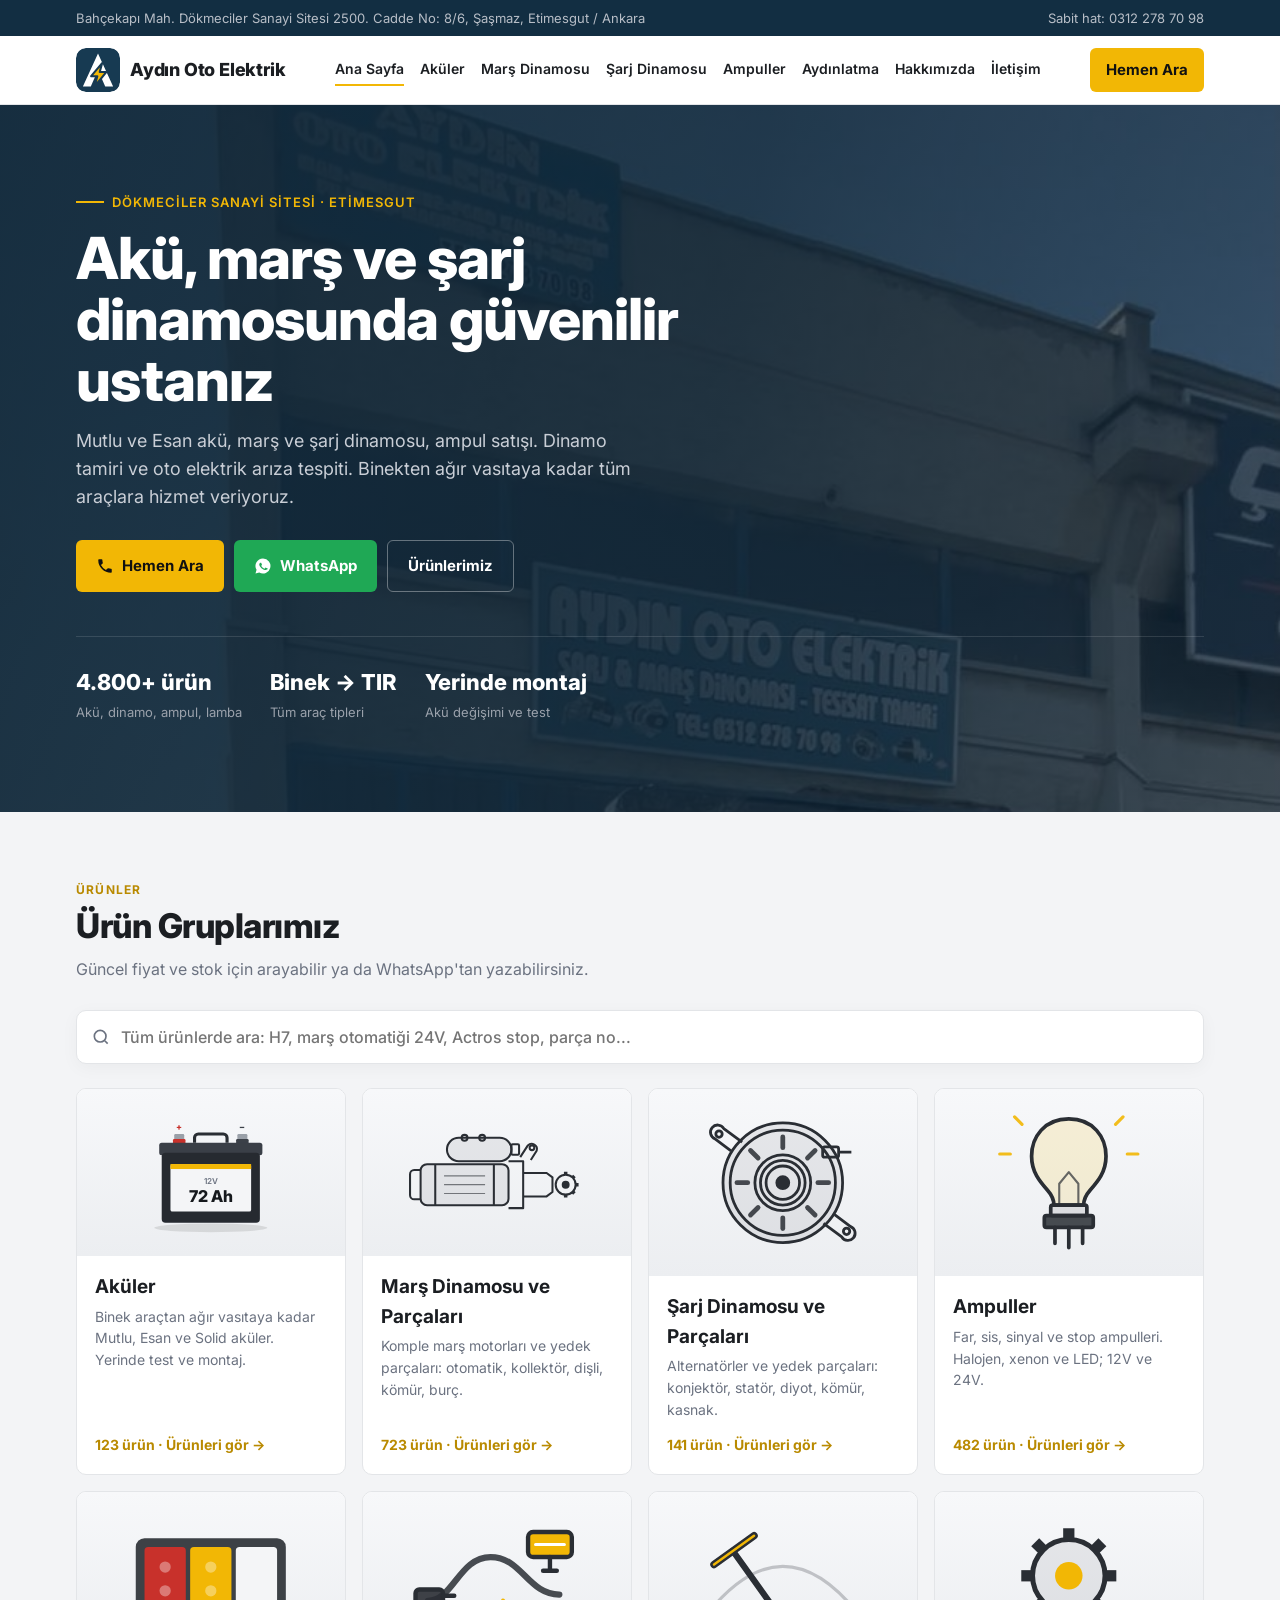
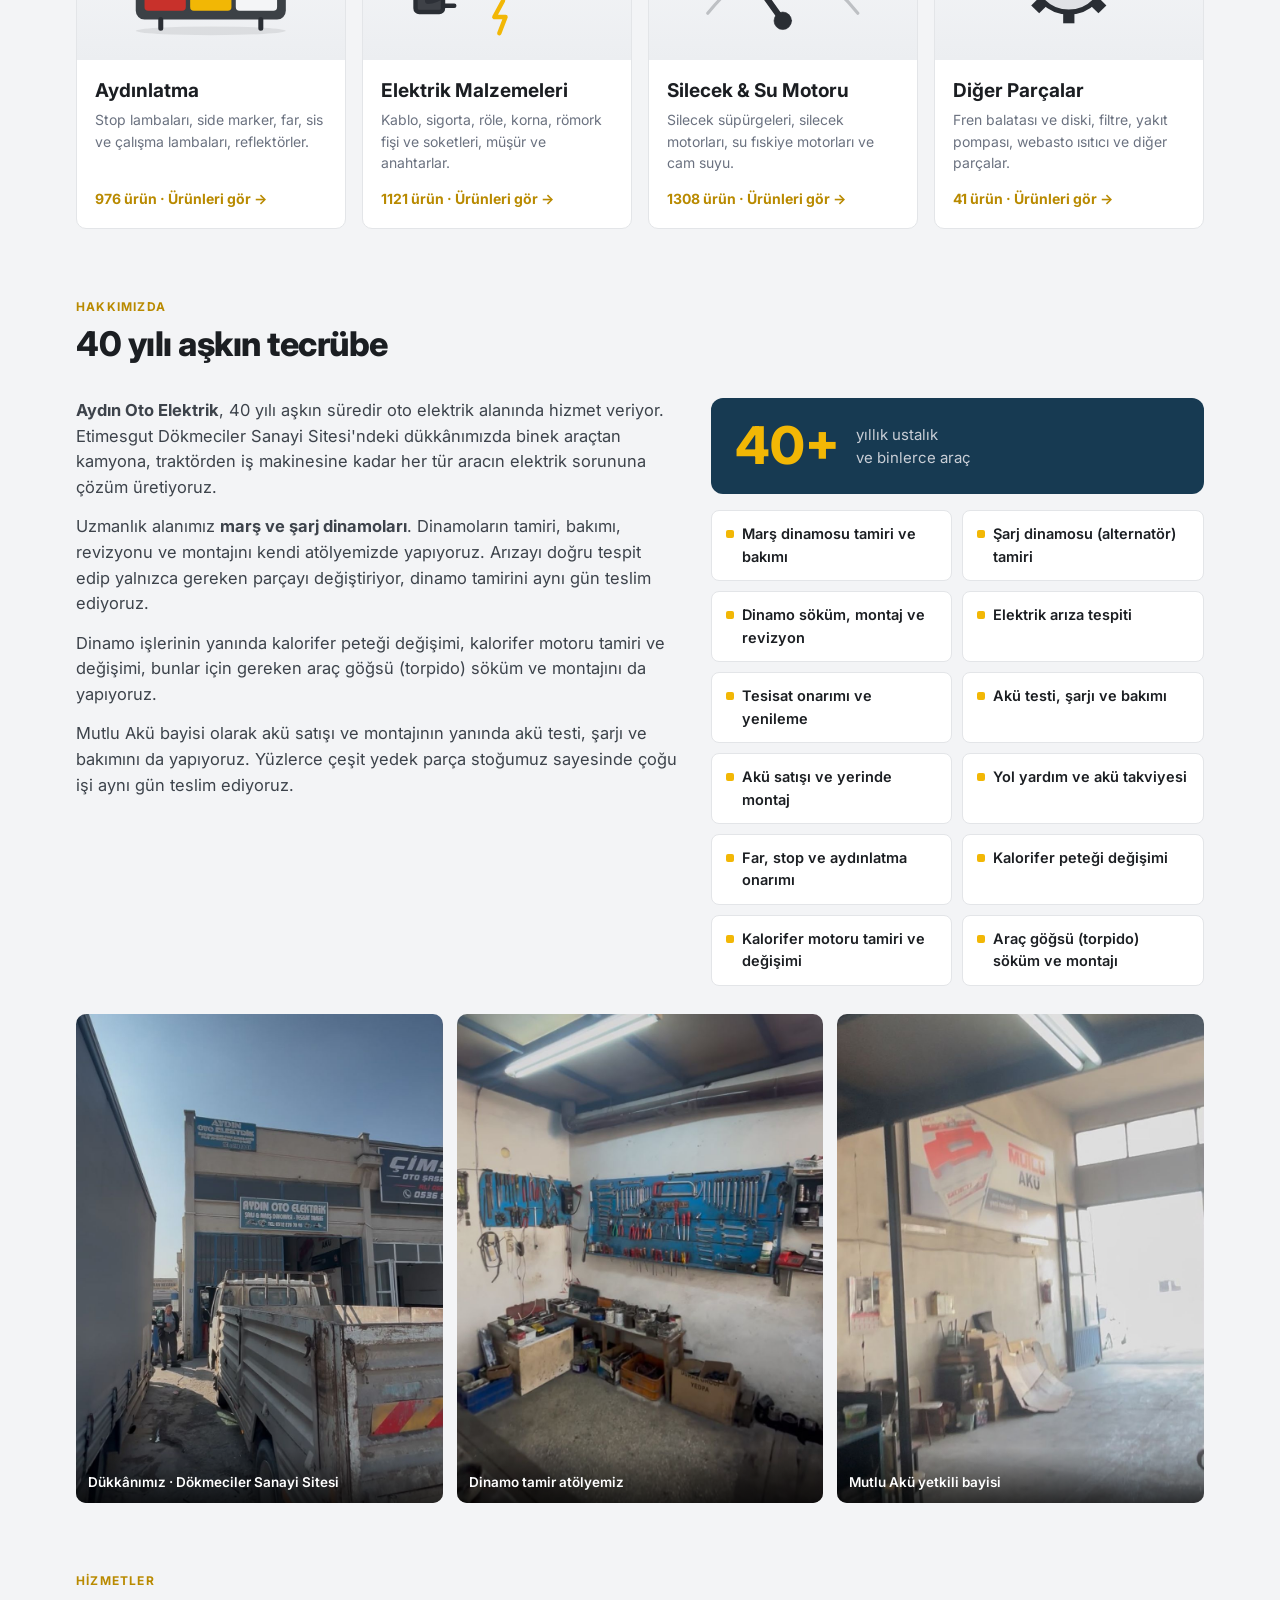
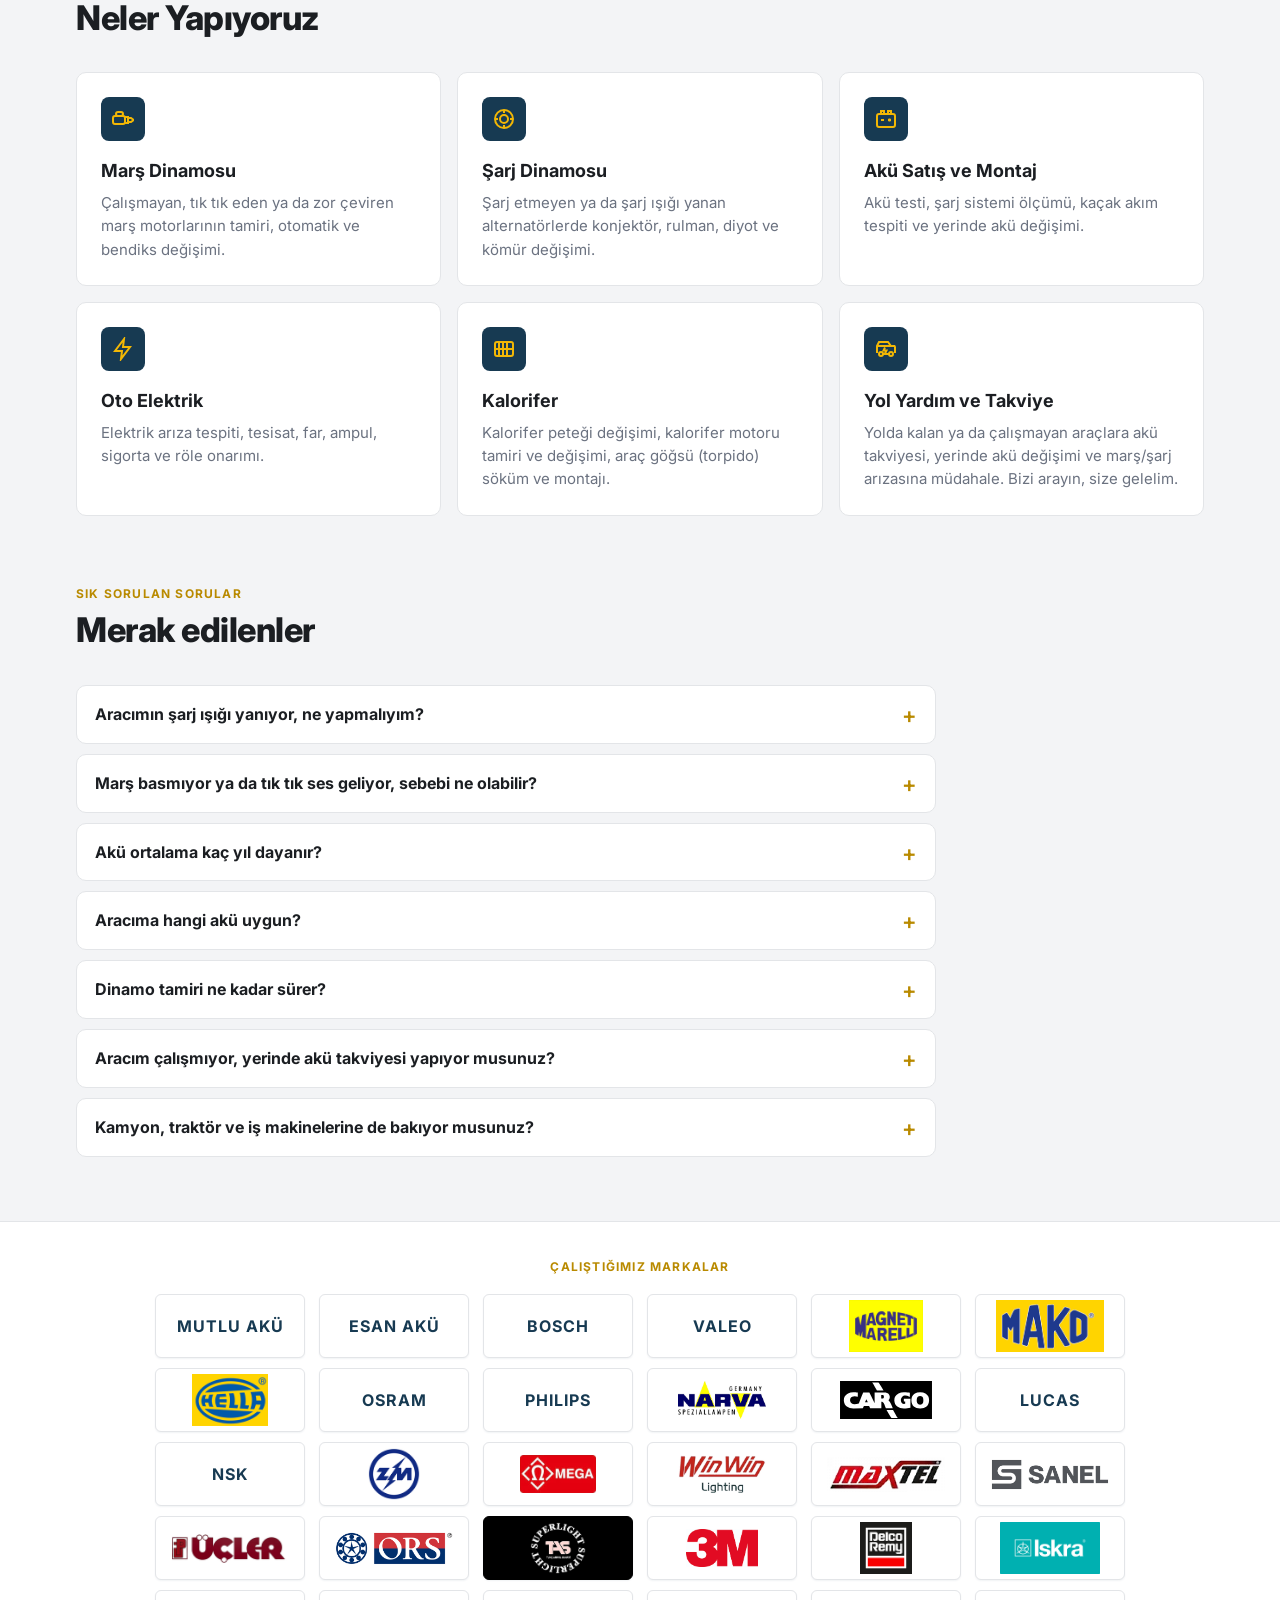
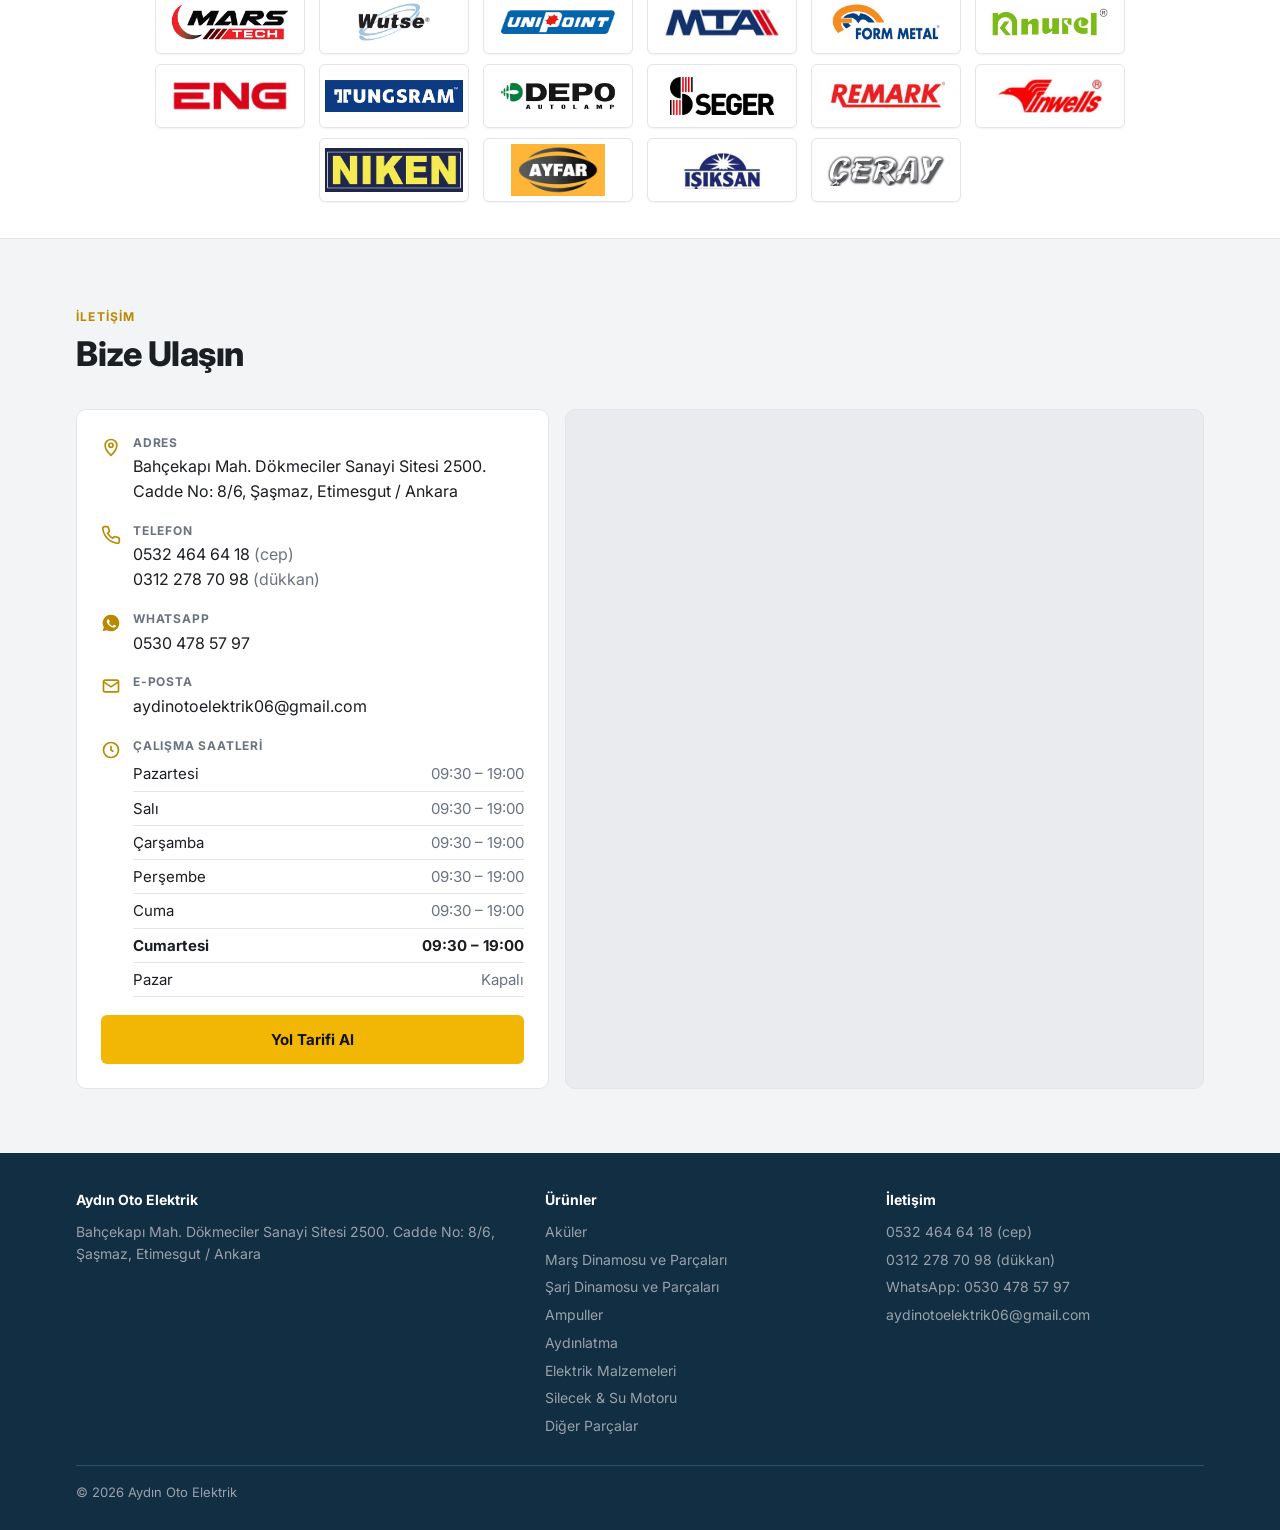
==== commit 535ea4e2: "Hizmet kartları 3x2 düzen Co-Authored-By: Claude Opus 5.5 <noreply@anthropic.com> Claude-Session: ht" ====
--- a/index.html
+++ b/index.html
@@ -5,7 +5,7 @@
 <meta name="viewport" content="width=device-width, initial-scale=1">
 <title>Aydın Oto Elektrik | Akü, Marş ve Şarj Dinamosu – Etimesgut Ankara</title>
 <meta name="description" content="Aydın Oto Elektrik — Dökmeciler Sanayi Sitesi, Şaşmaz / Etimesgut / Ankara. Mutlu ve Esan akü, marş dinamosu, şarj dinamosu, ampul satışı ve oto elektrik tamiri. Tel: 0312 278 70 98">
-<link rel="icon" href="favicon.svg?v=202610201800" type="image/svg+xml">
+<link rel="icon" href="favicon.svg?v=202610201900" type="image/svg+xml">
 <link rel="canonical" href="https://ahmetefekoc61-bit.github.io/aydin-oto-elektrik/">
 <meta name="theme-color" content="#173a52">
 <meta property="og:type" content="website">
@@ -17,7 +17,7 @@
 <meta property="og:image" content="https://ahmetefekoc61-bit.github.io/aydin-oto-elektrik/img/paylasim.jpg">
 <link rel="preconnect" href="https://fonts.googleapis.com">
 <link href="https://fonts.googleapis.com/css2?family=Inter:wght@400;500;600;700;800&display=swap" rel="stylesheet">
-<link rel="stylesheet" href="ortak.css?v=202610201800">
+<link rel="stylesheet" href="ortak.css?v=202610201900">
 <script type="application/ld+json">{"@context": "https://schema.org", "@type": "AutoRepair", "name": "Aydın Oto Elektrik", "image": "https://ahmetefekoc61-bit.github.io/aydin-oto-elektrik/img/dukkan.jpg", "url": "https://ahmetefekoc61-bit.github.io/aydin-oto-elektrik/", "telephone": "+903122787098", "email": "aydinotoelektrik06@gmail.com", "address": {"@type": "PostalAddress", "streetAddress": "Bahçekapı Mah. Dökmeciler Sanayi Sitesi 2500. Cadde No: 8/6, Şaşmaz", "addressLocality": "Etimesgut", "addressRegion": "Ankara", "addressCountry": "TR"}, "geo": {"@type": "GeoCoordinates", "latitude": 39.942039, "longitude": 32.715594}, "openingHoursSpecification": [{"@type": "OpeningHoursSpecification", "dayOfWeek": ["Monday", "Tuesday", "Wednesday", "Thursday", "Friday", "Saturday"], "opens": "09:30", "closes": "19:00"}], "description": "40 yılı aşkın tecrübeyle marş ve şarj dinamosu tamiri (aynı gün teslim), akü satışı ve montajı, oto elektrik arıza tespiti, tesisat onarımı, kalorifer peteği ve kalorifer motoru değişimi.", "areaServed": ["Etimesgut", "Şaşmaz", "Ankara"]}</script>
 <script type="application/ld+json">{"@context": "https://schema.org", "@type": "FAQPage", "mainEntity": [{"@type": "Question", "name": "Aracımın şarj ışığı yanıyor, ne yapmalıyım?", "acceptedAnswer": {"@type": "Answer", "text": "Şarj ışığı genellikle şarj dinamosu (alternatör), konjektör ya da kayış kaynaklı bir arızayı gösterir. Akü bir süre aracı idare eder ama kısa sürede boşalır. En kısa zamanda dükkânımıza getirin, şarj sistemini ölçüp arızayı aynı gün tespit edelim."}}, {"@type": "Question", "name": "Marş basmıyor ya da tık tık ses geliyor, sebebi ne olabilir?", "acceptedAnswer": {"@type": "Answer", "text": "En sık sebepler zayıf akü, gevşek ya da oksitlenmiş kutup başı, marş otomatiği veya marş kömürlerinin aşınmasıdır. Önce aküyü test ediyor, ardından marş dinamosunu söküp kontrol ediyoruz; çoğu zaman tamirle çözülür, komple değişim gerekmez."}}, {"@type": "Question", "name": "Akü ortalama kaç yıl dayanır?", "acceptedAnswer": {"@type": "Answer", "text": "Kullanıma ve iklime bağlı olarak binek araçlarda genellikle 3–5 yıl. Sık kısa mesafe sürüş, uzun süre park ve şarj sistemindeki arızalar ömrü kısaltır. Akünüzü dükkânımızda test edip durumunu söyleyebiliriz."}}, {"@type": "Question", "name": "Aracıma hangi akü uygun?", "acceptedAnswer": {"@type": "Answer", "text": "Doğru akü; aracın motoruna, Start-Stop olup olmamasına, kutu ölçüsüne ve kutup yönüne göre seçilir. Ruhsat bilgisi ya da mevcut akünün etiketiyle bize yazın, uygun Mutlu aküyü söyleyelim ve montajını yapalım."}}, {"@type": "Question", "name": "Dinamo tamiri ne kadar sürer?", "acceptedAnswer": {"@type": "Answer", "text": "Marş ve şarj dinamosu tamirini aynı gün teslim ediyoruz. Geniş yedek parça stoğumuz sayesinde aracınız beklemeden yola çıkar."}}, {"@type": "Question", "name": "Aracım çalışmıyor, yerinde akü takviyesi yapıyor musunuz?", "acceptedAnswer": {"@type": "Answer", "text": "Evet. Aküsü bittiği için çalışmayan ya da yolda kalan araçlara takviye yapıyor, gerekirse aküyü yerinde değiştiriyoruz. Konumunuzu telefonla ya da WhatsApp'tan bize iletmeniz yeterli."}}, {"@type": "Question", "name": "Kamyon, traktör ve iş makinelerine de bakıyor musunuz?", "acceptedAnswer": {"@type": "Answer", "text": "Evet. 12V ve 24V sistemlerde binek araçtan kamyon, otobüs, traktör ve iş makinesine kadar her tür aracın marş, şarj ve elektrik tesisatı işini yapıyoruz."}}]}</script>
 </head>
@@ -171,9 +171,9 @@
 
 <div id="alt"></div>
 
-<script src="kategoriler.js?v=202610201800"></script>
-<script src="urunler.js?v=202610201800"></script>
-<script src="ortak.js?v=202610201800"></script>
+<script src="kategoriler.js?v=202610201900"></script>
+<script src="urunler.js?v=202610201900"></script>
+<script src="ortak.js?v=202610201900"></script>
 <script>anaSayfa();</script>
 </body>
 </html>
--- a/ortak.css
+++ b/ortak.css
@@ -217,6 +217,8 @@
 .sss details[open] summary::after{content:"–"}
 .sss details p{color:#3d434b;padding:0 0 16px}
 .hero-art{display:none}
-.services{grid-template-columns:repeat(auto-fit,minmax(200px,1fr))}
+.services{grid-template-columns:repeat(3,1fr)}
+@media(max-width:900px){.services{grid-template-columns:repeat(2,1fr)}}
+@media(max-width:560px){.services{grid-template-columns:1fr}}
 .brand-logo{width:44px;height:44px;flex:none;border-radius:10px}
 footer{background:#122e42}.topbar{background:#122e42}
